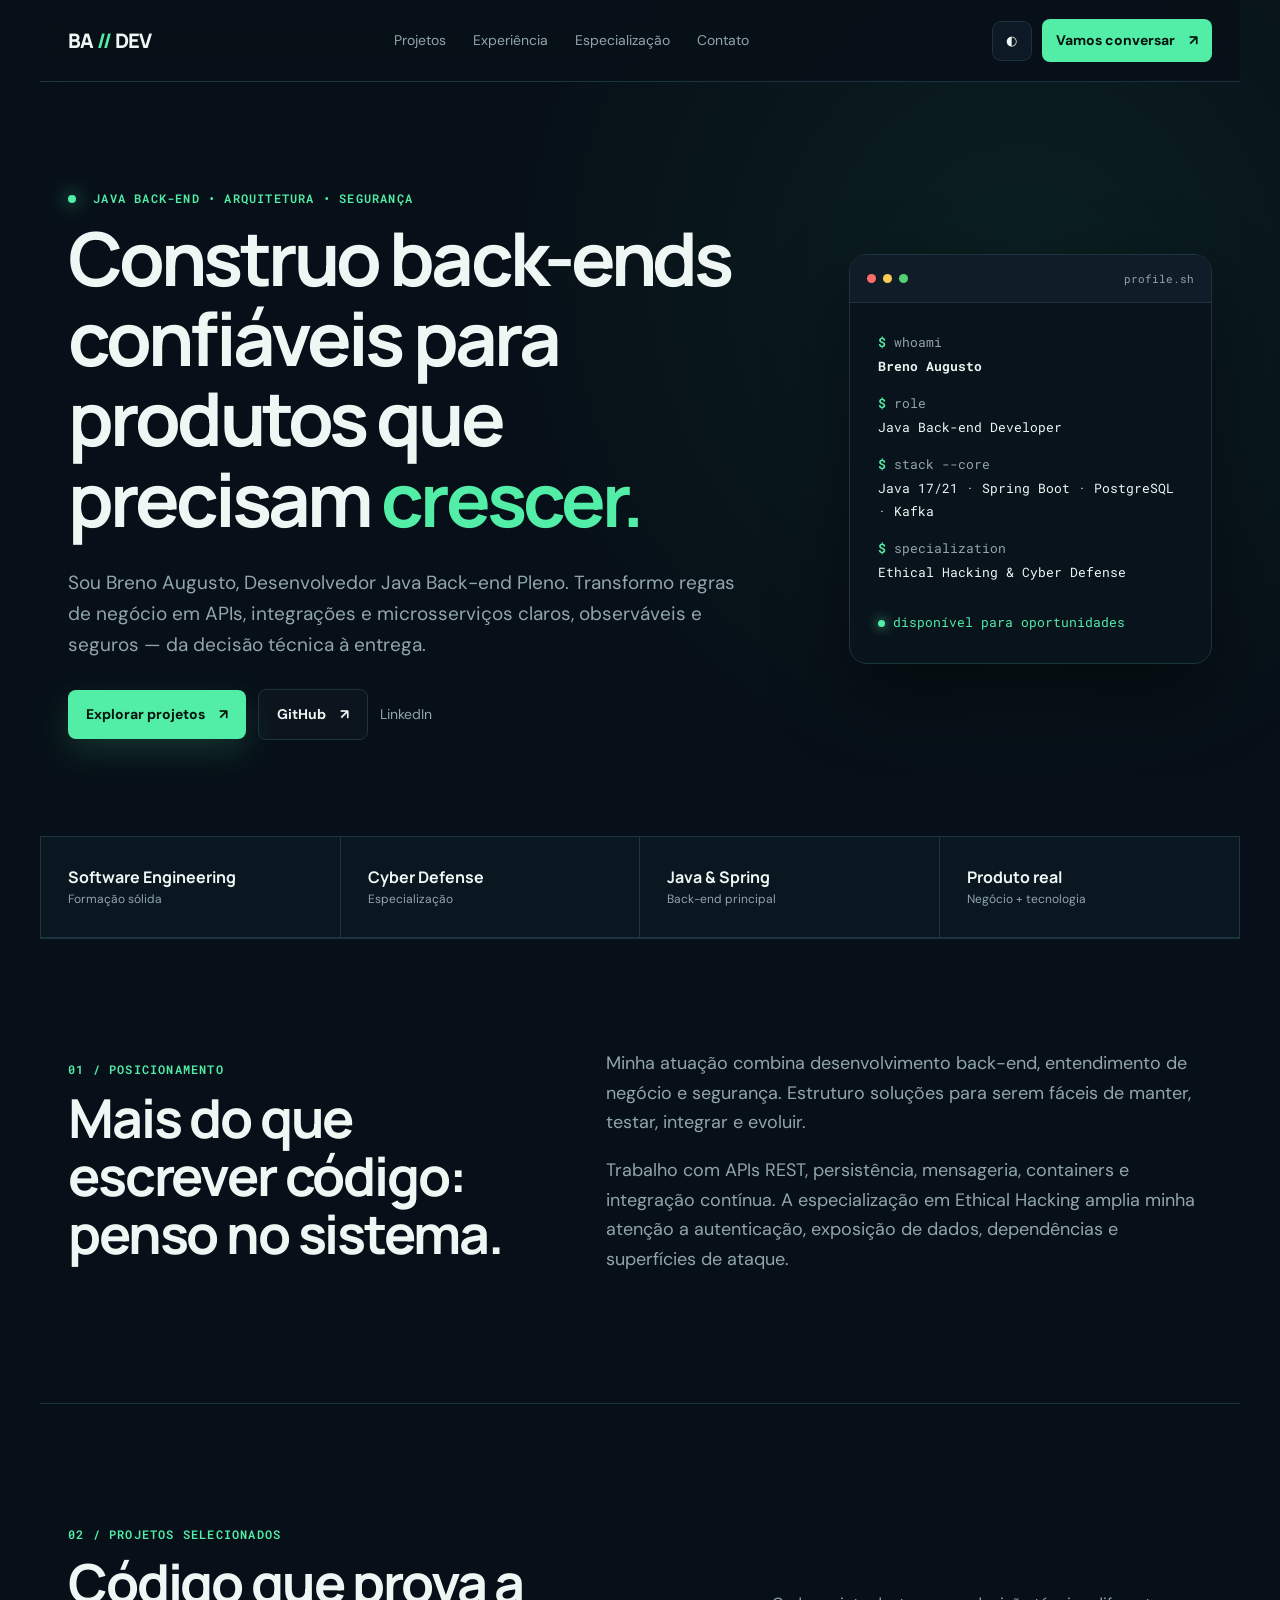
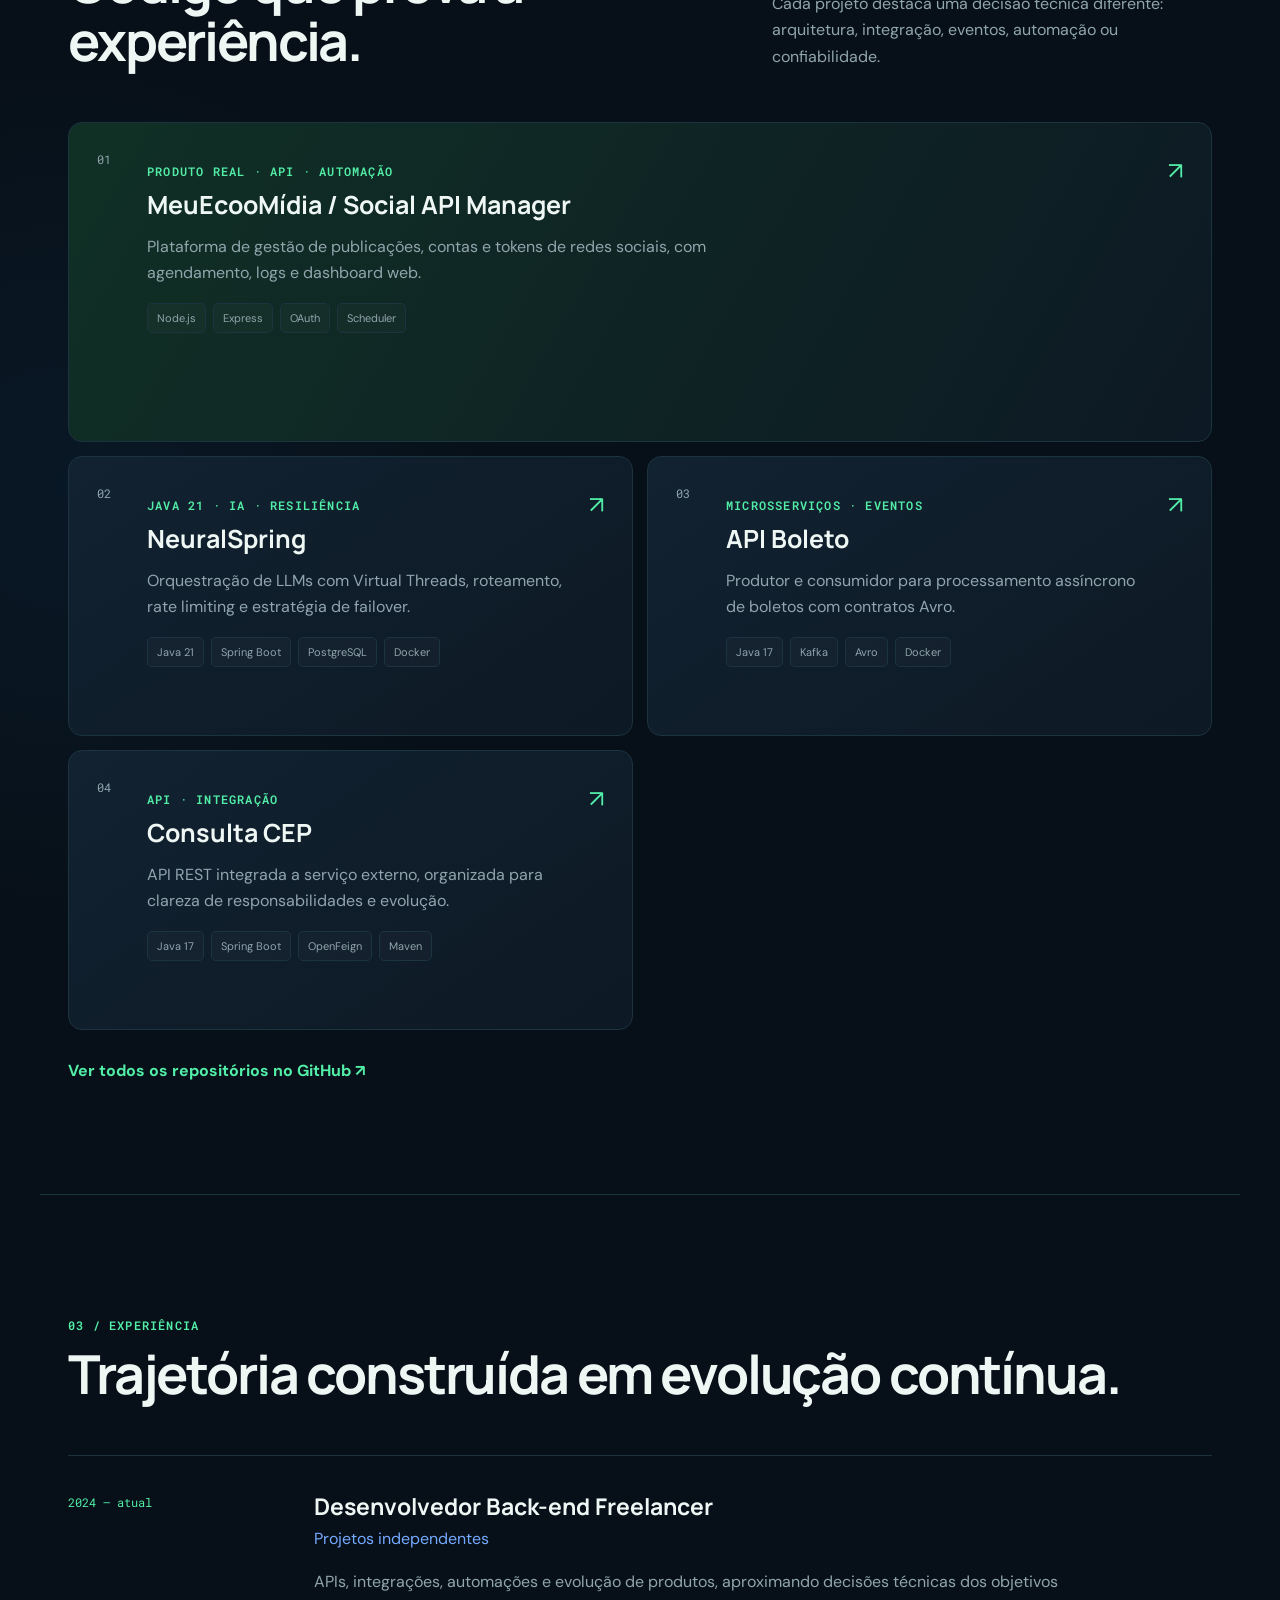
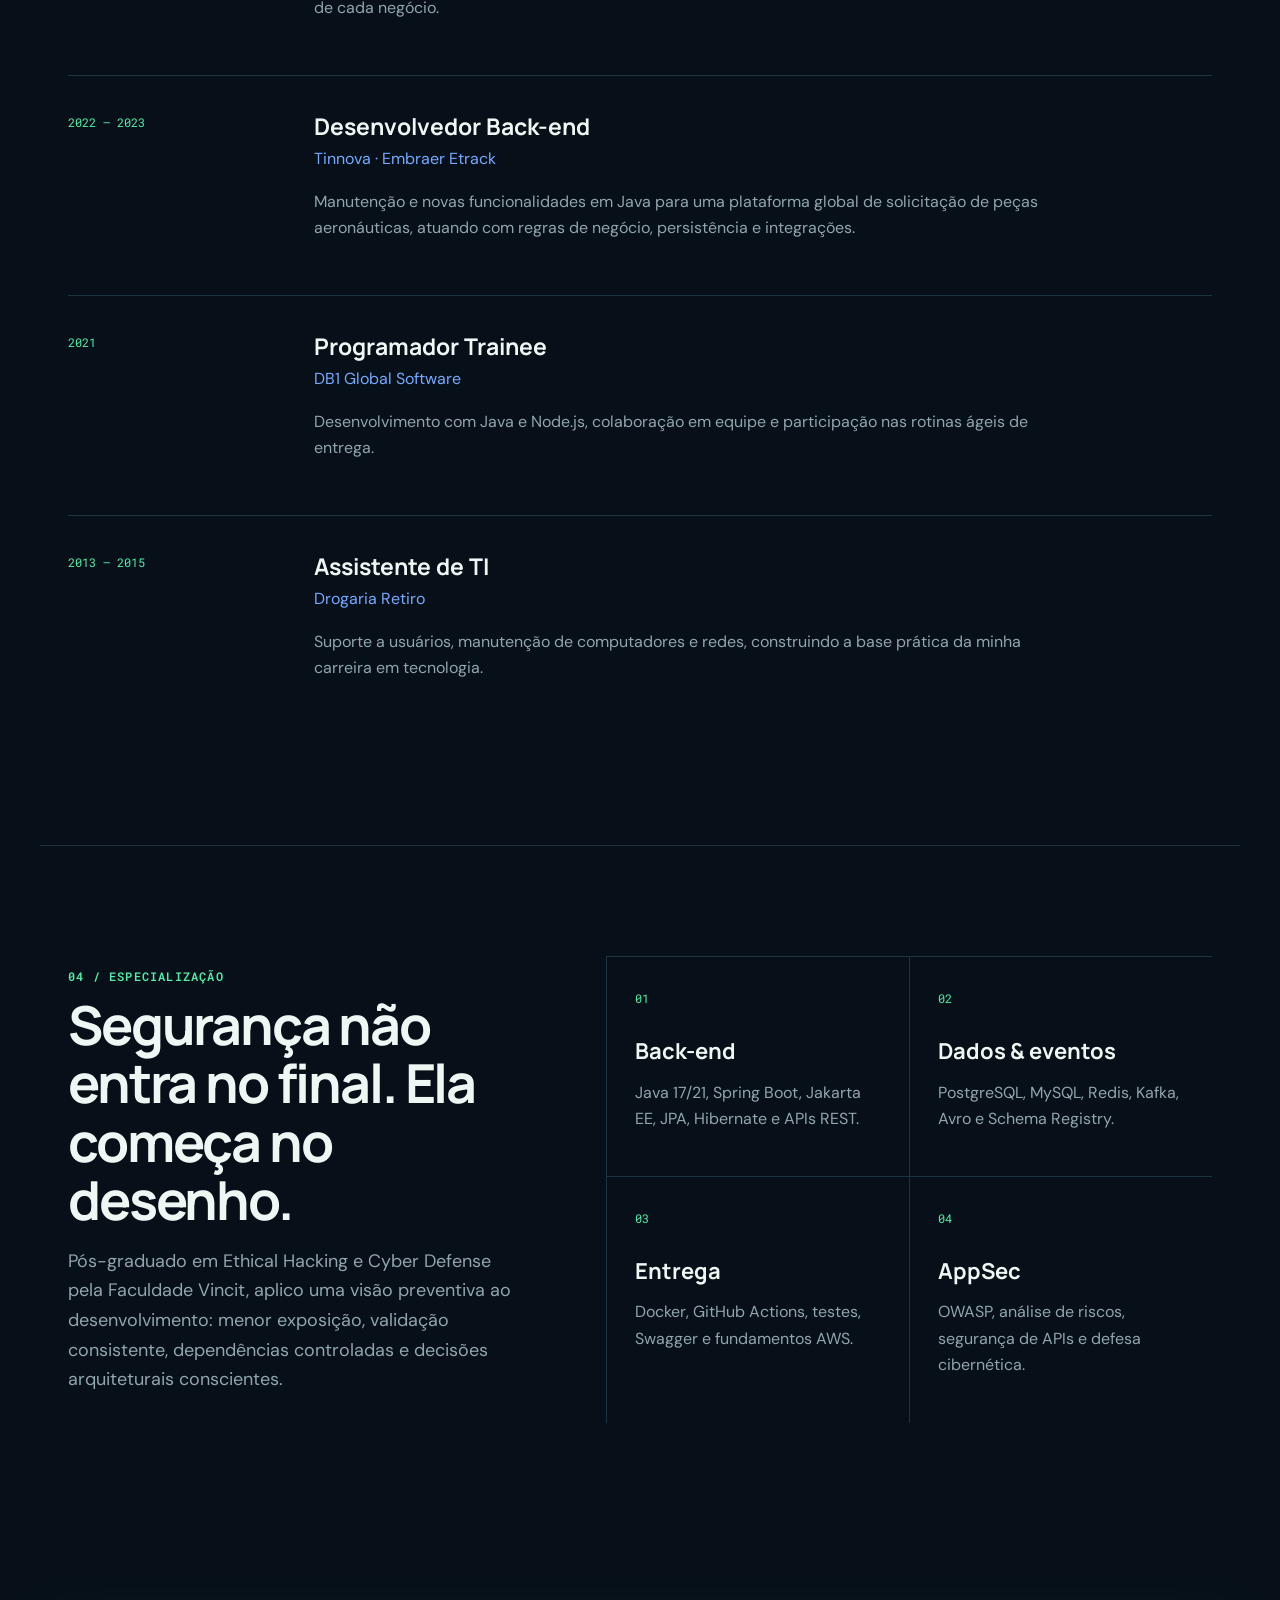
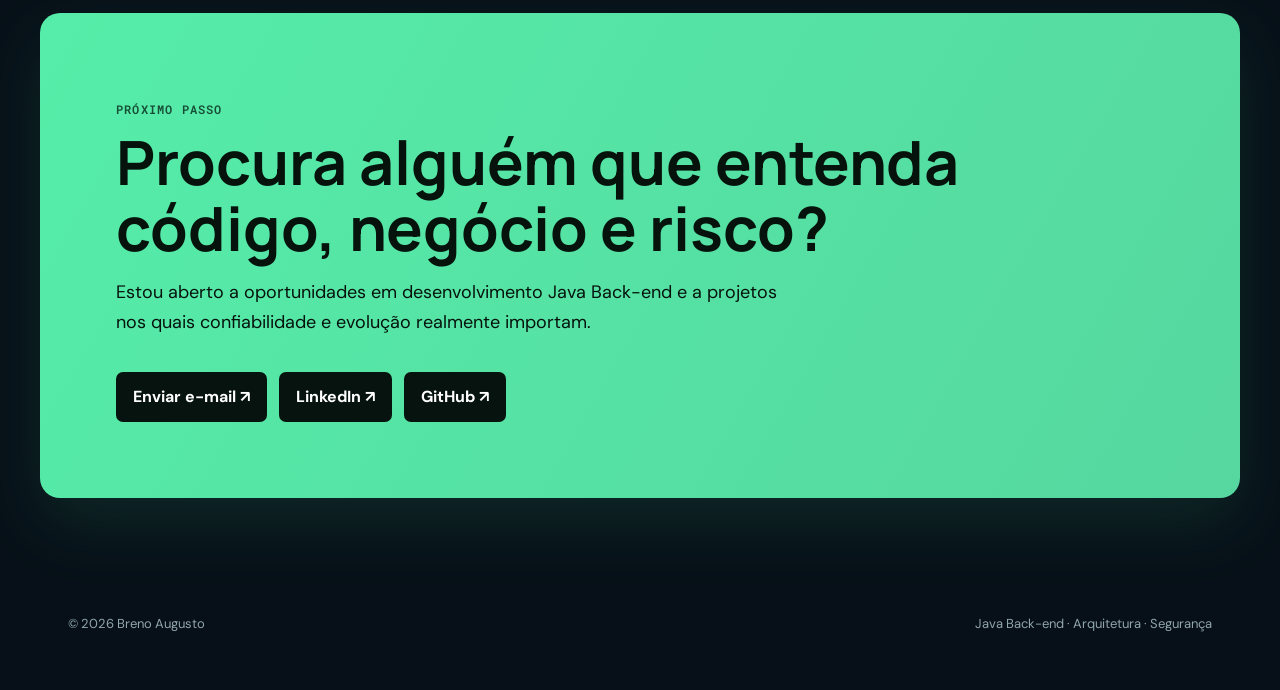
==== index.html @ 72d811c7 "Redesign profissional do portfólio Java" ====
<!doctype html>
<html lang="pt-BR">
<head>
  <meta charset="UTF-8">
  <meta name="viewport" content="width=device-width, initial-scale=1.0">
  <meta name="description" content="Breno Augusto — Desenvolvedor Java Back-end Pleno. Spring Boot, APIs, microsserviços, Kafka e segurança desde a arquitetura.">
  <meta property="og:type" content="website">
  <meta property="og:title" content="Breno Augusto — Java Back-end Pleno">
  <meta property="og:description" content="Back-ends confiáveis, integrações seguras e software preparado para crescer.">
  <meta property="og:url" content="https://portifolio-phi-beryl.vercel.app/">
  <meta name="theme-color" content="#071018">
  <title>Breno Augusto — Java Back-end Pleno</title>
  <link rel="preconnect" href="https://fonts.googleapis.com">
  <link rel="preconnect" href="https://fonts.gstatic.com" crossorigin>
  <link href="https://fonts.googleapis.com/css2?family=DM+Sans:wght@400;500;600;700&family=Manrope:wght@600;700;800&family=Roboto+Mono:wght@500;600&display=swap" rel="stylesheet">
  <link rel="stylesheet" href="styles.css">
</head>
<body>
  <a class="skip-link" href="#conteudo">Pular para o conteúdo</a>
  <header class="topbar">
    <a class="brand" href="#inicio" aria-label="Página inicial">BA<span>//</span>DEV</a>
    <nav aria-label="Navegação principal">
      <a href="#projetos">Projetos</a><a href="#experiencia">Experiência</a><a href="#especializacao">Especialização</a><a href="#contato">Contato</a>
    </nav>
    <div class="top-actions">
      <button class="theme-toggle" type="button" aria-label="Alternar tema" title="Alternar tema">◐</button>
      <a class="hire-link" href="#contato">Vamos conversar <span>↗</span></a>
    </div>
  </header>

  <main id="conteudo">
    <section class="hero" id="inicio">
      <div class="hero-copy reveal">
        <p class="eyebrow"><span></span> JAVA BACK-END • ARQUITETURA • SEGURANÇA</p>
        <h1>Construo back-ends confiáveis para produtos que precisam <em>crescer.</em></h1>
        <p class="intro">Sou Breno Augusto, Desenvolvedor Java Back-end Pleno. Transformo regras de negócio em APIs, integrações e microsserviços claros, observáveis e seguros — da decisão técnica à entrega.</p>
        <div class="actions">
          <a class="primary" href="#projetos">Explorar projetos <span>↗</span></a>
          <a class="secondary" href="https://github.com/brenoaugustoalves" target="_blank" rel="noreferrer">GitHub <span>↗</span></a>
          <a class="text-link" href="https://www.linkedin.com/in/brenoaugustoalves/" target="_blank" rel="noreferrer">LinkedIn</a>
        </div>
      </div>
      <aside class="terminal reveal" aria-label="Resumo técnico">
        <div class="terminal-bar"><i></i><i></i><i></i><span>profile.sh</span></div>
        <div class="terminal-body">
          <p><b>$</b> whoami</p><strong>Breno Augusto</strong>
          <p><b>$</b> role</p><span>Java Back-end Developer</span>
          <p><b>$</b> stack --core</p><span>Java 17/21 · Spring Boot · PostgreSQL · Kafka</span>
          <p><b>$</b> specialization</p><span>Ethical Hacking & Cyber Defense</span>
          <p class="status"><i></i> disponível para oportunidades</p>
        </div>
      </aside>
    </section>

    <section class="proof" aria-label="Diferenciais profissionais">
      <article><strong>Software Engineering</strong><span>Formação sólida</span></article>
      <article><strong>Cyber Defense</strong><span>Especialização</span></article>
      <article><strong>Java & Spring</strong><span>Back-end principal</span></article>
      <article><strong>Produto real</strong><span>Negócio + tecnologia</span></article>
    </section>

    <section class="section positioning reveal">
      <div><p class="section-no">01 / POSICIONAMENTO</p><h2>Mais do que escrever código: penso no sistema.</h2></div>
      <div class="prose"><p>Minha atuação combina desenvolvimento back-end, entendimento de negócio e segurança. Estruturo soluções para serem fáceis de manter, testar, integrar e evoluir.</p><p>Trabalho com APIs REST, persistência, mensageria, containers e integração contínua. A especialização em Ethical Hacking amplia minha atenção a autenticação, exposição de dados, dependências e superfícies de ataque.</p></div>
    </section>

    <section class="section" id="projetos">
      <header class="section-head reveal"><div><p class="section-no">02 / PROJETOS SELECIONADOS</p><h2>Código que prova a experiência.</h2></div><p>Cada projeto destaca uma decisão técnica diferente: arquitetura, integração, eventos, automação ou confiabilidade.</p></header>
      <div class="project-grid">
        <a class="project featured reveal" href="https://github.com/brenoaugustoalves/social-api-manager" target="_blank" rel="noreferrer"><span class="project-number">01</span><div><p class="label">PRODUTO REAL · API · AUTOMAÇÃO</p><h3>MeuEcooMídia / Social API Manager</h3><p>Plataforma de gestão de publicações, contas e tokens de redes sociais, com agendamento, logs e dashboard web.</p><div class="chips"><span>Node.js</span><span>Express</span><span>OAuth</span><span>Scheduler</span></div></div><span class="arrow">↗</span></a>
        <a class="project reveal" href="https://github.com/brenoaugustoalves/neuralSpring" target="_blank" rel="noreferrer"><span class="project-number">02</span><div><p class="label">JAVA 21 · IA · RESILIÊNCIA</p><h3>NeuralSpring</h3><p>Orquestração de LLMs com Virtual Threads, roteamento, rate limiting e estratégia de failover.</p><div class="chips"><span>Java 21</span><span>Spring Boot</span><span>PostgreSQL</span><span>Docker</span></div></div><span class="arrow">↗</span></a>
        <a class="project reveal" href="https://github.com/brenoaugustoalves/api-boleto" target="_blank" rel="noreferrer"><span class="project-number">03</span><div><p class="label">MICROSSERVIÇOS · EVENTOS</p><h3>API Boleto</h3><p>Produtor e consumidor para processamento assíncrono de boletos com contratos Avro.</p><div class="chips"><span>Java 17</span><span>Kafka</span><span>Avro</span><span>Docker</span></div></div><span class="arrow">↗</span></a>
        <a class="project reveal" href="https://github.com/brenoaugustoalves/Consulta-Cep" target="_blank" rel="noreferrer"><span class="project-number">04</span><div><p class="label">API · INTEGRAÇÃO</p><h3>Consulta CEP</h3><p>API REST integrada a serviço externo, organizada para clareza de responsabilidades e evolução.</p><div class="chips"><span>Java 17</span><span>Spring Boot</span><span>OpenFeign</span><span>Maven</span></div></div><span class="arrow">↗</span></a>
      </div>
      <a class="all-repos" href="https://github.com/brenoaugustoalves?tab=repositories" target="_blank" rel="noreferrer">Ver todos os repositórios no GitHub <span>↗</span></a>
    </section>

    <section class="section" id="experiencia">
      <header class="section-head reveal"><div><p class="section-no">03 / EXPERIÊNCIA</p><h2>Trajetória construída em evolução contínua.</h2></div></header>
      <div class="timeline">
        <article class="reveal"><time>2024 — atual</time><div><h3>Desenvolvedor Back-end Freelancer</h3><p class="company">Projetos independentes</p><p>APIs, integrações, automações e evolução de produtos, aproximando decisões técnicas dos objetivos de cada negócio.</p></div></article>
        <article class="reveal"><time>2022 — 2023</time><div><h3>Desenvolvedor Back-end</h3><p class="company">Tinnova · Embraer Etrack</p><p>Manutenção e novas funcionalidades em Java para uma plataforma global de solicitação de peças aeronáuticas, atuando com regras de negócio, persistência e integrações.</p></div></article>
        <article class="reveal"><time>2021</time><div><h3>Programador Trainee</h3><p class="company">DB1 Global Software</p><p>Desenvolvimento com Java e Node.js, colaboração em equipe e participação nas rotinas ágeis de entrega.</p></div></article>
        <article class="reveal"><time>2013 — 2015</time><div><h3>Assistente de TI</h3><p class="company">Drogaria Retiro</p><p>Suporte a usuários, manutenção de computadores e redes, construindo a base prática da minha carreira em tecnologia.</p></div></article>
      </div>
    </section>

    <section class="section expertise" id="especializacao">
      <div class="expertise-copy reveal"><p class="section-no">04 / ESPECIALIZAÇÃO</p><h2>Segurança não entra no final. Ela começa no desenho.</h2><p>Pós-graduado em Ethical Hacking e Cyber Defense pela Faculdade Vincit, aplico uma visão preventiva ao desenvolvimento: menor exposição, validação consistente, dependências controladas e decisões arquiteturais conscientes.</p></div>
      <div class="skill-grid">
        <article class="reveal"><span>01</span><h3>Back-end</h3><p>Java 17/21, Spring Boot, Jakarta EE, JPA, Hibernate e APIs REST.</p></article>
        <article class="reveal"><span>02</span><h3>Dados & eventos</h3><p>PostgreSQL, MySQL, Redis, Kafka, Avro e Schema Registry.</p></article>
        <article class="reveal"><span>03</span><h3>Entrega</h3><p>Docker, GitHub Actions, testes, Swagger e fundamentos AWS.</p></article>
        <article class="reveal"><span>04</span><h3>AppSec</h3><p>OWASP, análise de riscos, segurança de APIs e defesa cibernética.</p></article>
      </div>
    </section>

    <section class="contact reveal" id="contato">
      <p class="section-no">PRÓXIMO PASSO</p><h2>Procura alguém que entenda código, negócio e risco?</h2><p>Estou aberto a oportunidades em desenvolvimento Java Back-end e a projetos nos quais confiabilidade e evolução realmente importam.</p>
      <div class="contact-links"><a href="mailto:brenoaugustoalves@gmail.com">Enviar e-mail <span>↗</span></a><a href="https://www.linkedin.com/in/brenoaugustoalves/" target="_blank" rel="noreferrer">LinkedIn <span>↗</span></a><a href="https://github.com/brenoaugustoalves" target="_blank" rel="noreferrer">GitHub <span>↗</span></a></div>
    </section>
  </main>
  <footer><span>© <span id="year"></span> Breno Augusto</span><span>Java Back-end · Arquitetura · Segurança</span></footer>
  <script src="script.js"></script>
</body>
</html>
---- styles.css ----
:root{--bg:#071018;--surface:#0d1924;--surface-2:#122231;--text:#eef7f4;--muted:#91a5ad;--line:#1c3340;--accent:#52eda7;--accent-2:#74a9ff;--max:1200px;color-scheme:dark}*{box-sizing:border-box}html{scroll-behavior:smooth}body{margin:0;background:radial-gradient(circle at 80% 5%,#123d3159 0,transparent 32rem),radial-gradient(circle at 5% 38%,#102d4b45 0,transparent 28rem),var(--bg);color:var(--text);font:16px/1.65 'DM Sans',sans-serif}.skip-link{position:fixed;top:-100px;left:20px;z-index:100;background:var(--accent);color:#04120c;padding:10px 14px}.skip-link:focus{top:16px}.topbar{position:sticky;top:0;z-index:20;height:82px;display:flex;align-items:center;justify-content:space-between;max-width:var(--max);margin:auto;padding:0 28px;border-bottom:1px solid var(--line);background:#071018db;backdrop-filter:blur(18px)}.brand{font:800 20px Manrope;color:var(--text);text-decoration:none;letter-spacing:-.04em}.brand span{color:var(--accent);margin:0 4px}.topbar nav{display:flex;gap:27px}.topbar nav a,.text-link{color:var(--muted);text-decoration:none;font-size:14px}.topbar nav a:hover,.text-link:hover{color:var(--text)}.top-actions{display:flex;align-items:center;gap:10px}.theme-toggle{width:40px;height:40px;border:1px solid var(--line);border-radius:9px;background:var(--surface);color:var(--text);cursor:pointer}.hire-link,.primary,.secondary{display:inline-flex;align-items:center;gap:14px;border-radius:8px;text-decoration:none;font-weight:700;font-size:14px}.hire-link{padding:10px 14px;background:var(--accent);color:#05130d}.hero,main>section,footer{max-width:var(--max);margin:auto}.hero{min-height:720px;padding:96px 28px;display:grid;grid-template-columns:1.45fr .75fr;gap:80px;align-items:center}.eyebrow,.section-no,.label{color:var(--accent);font:600 12px 'Roboto Mono';letter-spacing:.1em}.eyebrow span{display:inline-block;width:8px;height:8px;margin-right:9px;border-radius:50%;background:var(--accent);box-shadow:0 0 18px var(--accent)}h1,h2,h3{font-family:Manrope,sans-serif;margin:0;line-height:1.08}h1{max-width:820px;font-size:clamp(44px,5.8vw,76px);letter-spacing:-.052em}h1 em{font-style:normal;color:var(--accent)}.intro{max-width:690px;margin:28px 0;color:var(--muted);font-size:19px}.actions{display:flex;align-items:center;gap:12px;flex-wrap:wrap}.primary,.secondary{padding:13px 18px}.primary{background:var(--accent);color:#04130c;box-shadow:0 12px 32px #52eda728}.secondary{border:1px solid var(--line);color:var(--text);background:#ffffff05}.primary:hover,.secondary:hover,.hire-link:hover{transform:translateY(-2px)}.terminal{overflow:hidden;border:1px solid var(--line);border-radius:18px;background:#09131c;box-shadow:0 30px 80px #0007}.terminal-bar{height:48px;display:flex;align-items:center;gap:7px;padding:0 17px;background:#101d28;border-bottom:1px solid var(--line)}.terminal-bar i{width:9px;height:9px;border-radius:50%;background:#41515c}.terminal-bar i:first-child{background:#ff6b68}.terminal-bar i:nth-child(2){background:#f8cb55}.terminal-bar i:nth-child(3){background:#52d273}.terminal-bar span{margin-left:auto;color:var(--muted);font:11px 'Roboto Mono'}.terminal-body{padding:28px;font:13px/1.7 'Roboto Mono';color:var(--muted)}.terminal-body p{margin:15px 0 2px}.terminal-body p:first-child{margin-top:0}.terminal-body b{color:var(--accent)}.terminal-body strong,.terminal-body>span{display:block;color:var(--text)}.terminal-body .status{margin-top:28px;color:var(--accent)}.status i{display:inline-block;width:7px;height:7px;border-radius:50%;background:var(--accent);box-shadow:0 0 12px var(--accent)}.proof{display:grid;grid-template-columns:repeat(4,1fr);border:1px solid var(--line);background:#0a1721}.proof article{padding:27px;border-right:1px solid var(--line)}.proof article:last-child{border-right:0}.proof strong,.proof span{display:block}.proof strong{font-family:Manrope}.proof span{color:var(--muted);font-size:12px}.section{padding:110px 28px;border-top:1px solid var(--line)}.positioning,.expertise{display:grid;grid-template-columns:.85fr 1.15fr;gap:90px}.section h2{font-size:clamp(35px,4.2vw,54px);letter-spacing:-.04em}.prose,.expertise-copy>p:not(.section-no){color:var(--muted);font-size:18px}.prose p:first-child{margin-top:0}.section-head{display:flex;align-items:end;justify-content:space-between;gap:50px;margin-bottom:52px}.section-head>p{max-width:440px;margin:0;color:var(--muted)}.project-grid{display:grid;grid-template-columns:1fr 1fr;gap:14px}.project{min-height:280px;padding:28px;display:grid;grid-template-columns:34px 1fr auto;gap:16px;color:var(--text);text-decoration:none;border:1px solid var(--line);border-radius:14px;background:linear-gradient(145deg,var(--surface-2),var(--surface));transition:.25s}.project.featured{grid-column:1/-1;min-height:320px;background:linear-gradient(120deg,#103025,var(--surface))}.project:hover{transform:translateY(-4px);border-color:#52eda777;box-shadow:0 20px 60px #0004}.project-number{color:var(--muted);font:12px 'Roboto Mono'}.project h3{font-size:25px}.project p:not(.label){max-width:650px;color:var(--muted)}.arrow{color:var(--accent);font-size:24px}.chips{display:flex;gap:7px;flex-wrap:wrap}.chips span{padding:5px 9px;border:1px solid var(--line);border-radius:5px;color:var(--muted);font-size:11px;background:#ffffff05}.all-repos{display:inline-block;margin-top:28px;color:var(--accent);text-decoration:none;font-weight:700}.timeline article{display:grid;grid-template-columns:210px 1fr;gap:36px;padding:38px 0;border-top:1px solid var(--line)}.timeline time{color:var(--accent);font:12px 'Roboto Mono'}.timeline h3{font-size:23px}.timeline .company{margin:7px 0;color:var(--accent-2)}.timeline article div>p:last-child{max-width:760px;color:var(--muted)}.expertise-copy{align-self:start;position:sticky;top:120px}.skill-grid{display:grid;grid-template-columns:1fr 1fr}.skill-grid article{min-height:200px;padding:28px;border-top:1px solid var(--line);border-left:1px solid var(--line)}.skill-grid article>span{color:var(--accent);font:12px 'Roboto Mono'}.skill-grid h3{margin-top:28px;font-size:22px}.skill-grid p{color:var(--muted)}.contact{margin:80px auto;padding:76px;border-radius:20px;background:linear-gradient(120deg,#55eda9,#56d79f);color:#06130d;box-shadow:0 25px 70px #52eda71c}.contact .section-no{color:#174d36}.contact h2{max-width:900px;font-size:clamp(36px,4.8vw,61px)}.contact>p:not(.section-no){max-width:680px;font-size:18px}.contact-links{display:flex;gap:12px;margin-top:34px;flex-wrap:wrap}.contact-links a{padding:12px 17px;border-radius:7px;background:#07130e;color:#fff;text-decoration:none;font-weight:700}footer{display:flex;justify-content:space-between;padding:35px 28px 55px;color:var(--muted);font-size:13px}.reveal{opacity:0;transform:translateY(18px);transition:opacity .65s ease,transform .65s ease}.reveal.visible{opacity:1;transform:none}:focus-visible{outline:3px solid var(--accent-2);outline-offset:4px}body.light{--bg:#f4f8f7;--surface:#fff;--surface-2:#edf4f3;--text:#102129;--muted:#5a6d74;--line:#d3e1df;--accent:#078b59;--accent-2:#245fb6;color-scheme:light;background:radial-gradient(circle at 80% 5%,#b8eed944 0,transparent 32rem),var(--bg)}body.light .topbar{background:#f4f8f7dd}body.light .terminal{background:#10202b;color:#fff}body.light .terminal-body>span,body.light .terminal-body strong{color:#eef7f4}body.light .terminal-bar{background:#172b38}body.light .terminal-body{color:#9eb0b8}body.light .project{box-shadow:0 10px 35px #1232  }body.light .contact{color:#06130d}.theme-toggle,.primary,.secondary,.hire-link,.project{transition:transform .2s ease,border-color .2s ease,box-shadow .2s ease}@media(max-width:850px){.topbar nav{display:none}.hire-link{display:none}.hero{grid-template-columns:1fr;gap:40px;padding-top:68px}.terminal{max-width:520px}.proof{grid-template-columns:1fr 1fr}.proof article:nth-child(2){border-right:0}.proof article:nth-child(-n+2){border-bottom:1px solid var(--line)}.positioning,.expertise{grid-template-columns:1fr;gap:42px}.expertise-copy{position:static}.section-head{align-items:start;flex-direction:column}.project-grid{grid-template-columns:1fr}.project.featured{grid-column:auto}.timeline article{grid-template-columns:1fr;gap:8px}.contact{margin:40px 16px;padding:42px 26px}footer{flex-direction:column;gap:6px}}@media(max-width:520px){.hero,.section{padding-left:20px;padding-right:20px}.proof{margin:0 16px;grid-template-columns:1fr}.proof article{border-right:0;border-bottom:1px solid var(--line)}.skill-grid{grid-template-columns:1fr}.project{grid-template-columns:28px 1fr}.project .arrow{display:none}.actions{align-items:stretch}.primary,.secondary{justify-content:center}.text-link{padding:8px}.contact-links{flex-direction:column}.contact-links a{text-align:center}}@media(prefers-reduced-motion:reduce){html{scroll-behavior:auto}.reveal{opacity:1;transform:none;transition:none}}@media print{.topbar,.actions,.contact,footer{display:none}.reveal{opacity:1;transform:none}.hero{min-height:auto}.section,.hero{padding:30px 0}body{background:#fff;color:#111}.project,.terminal{box-shadow:none}}
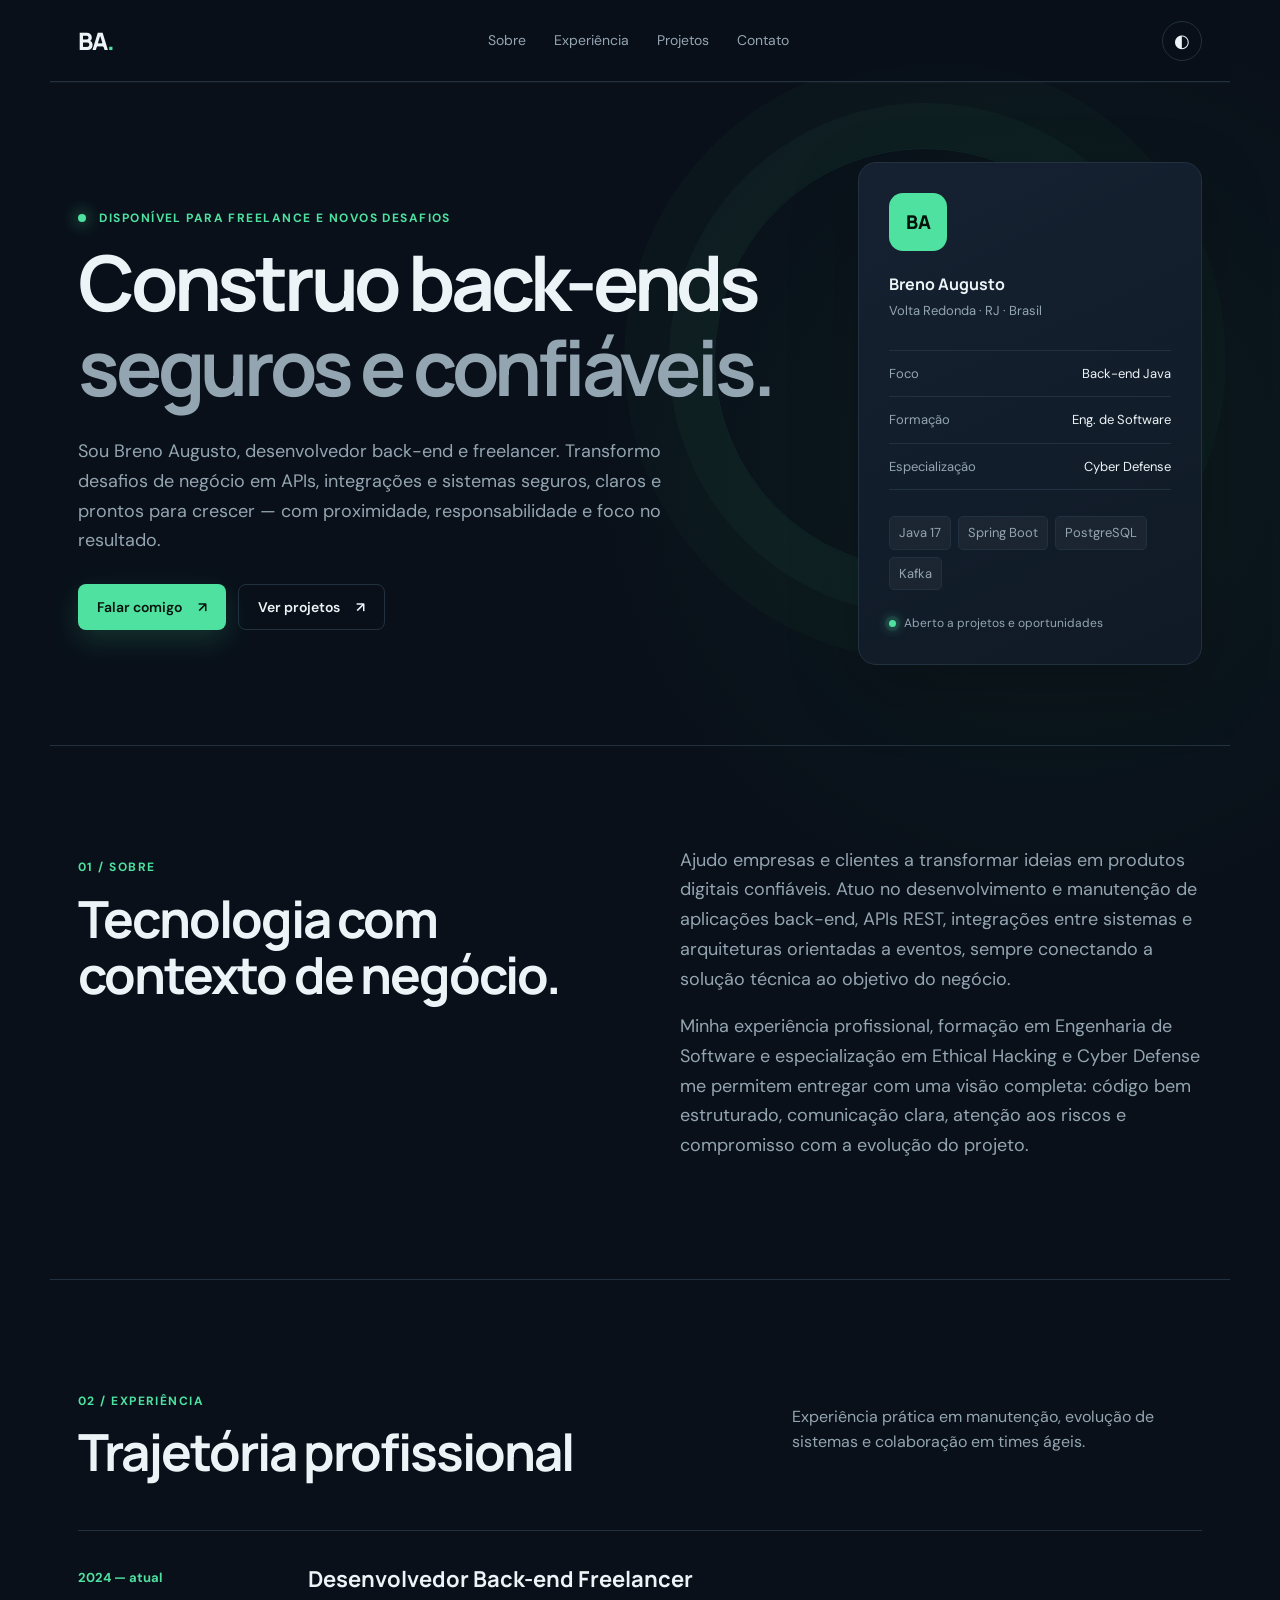
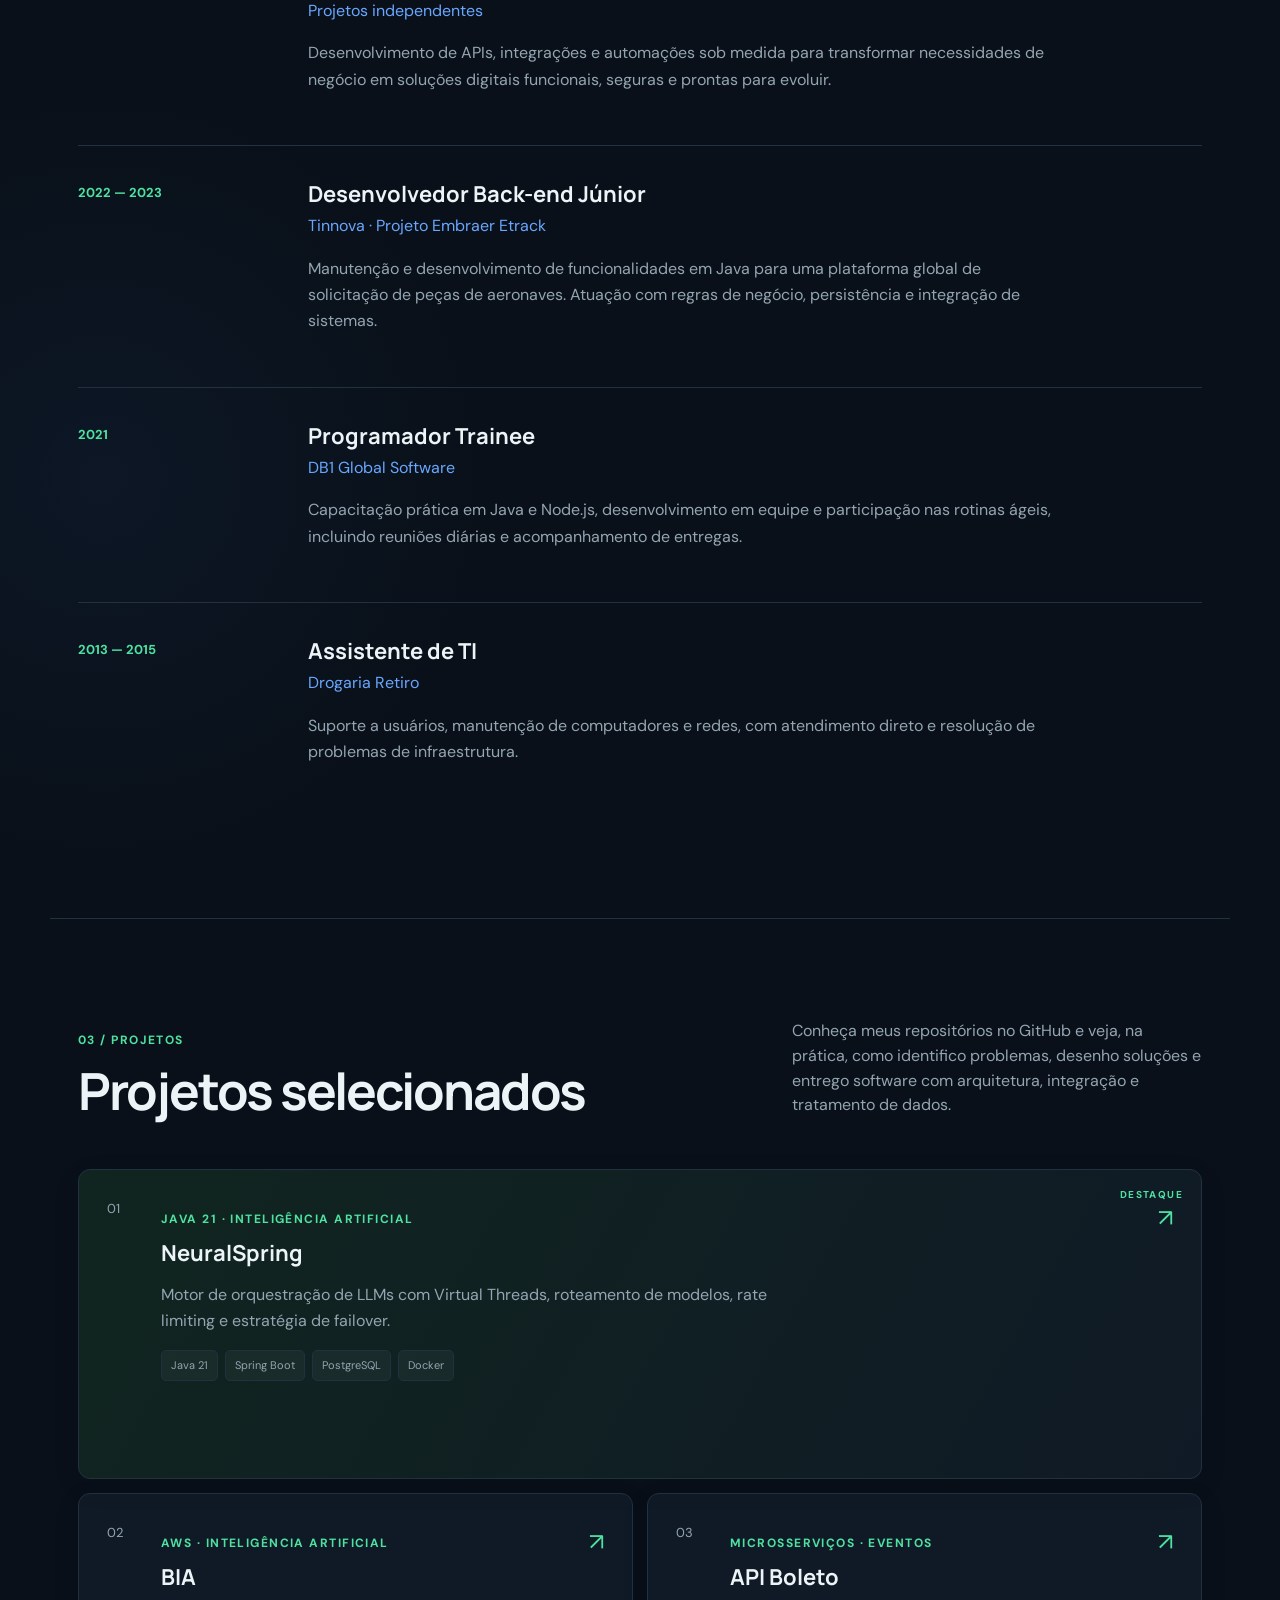
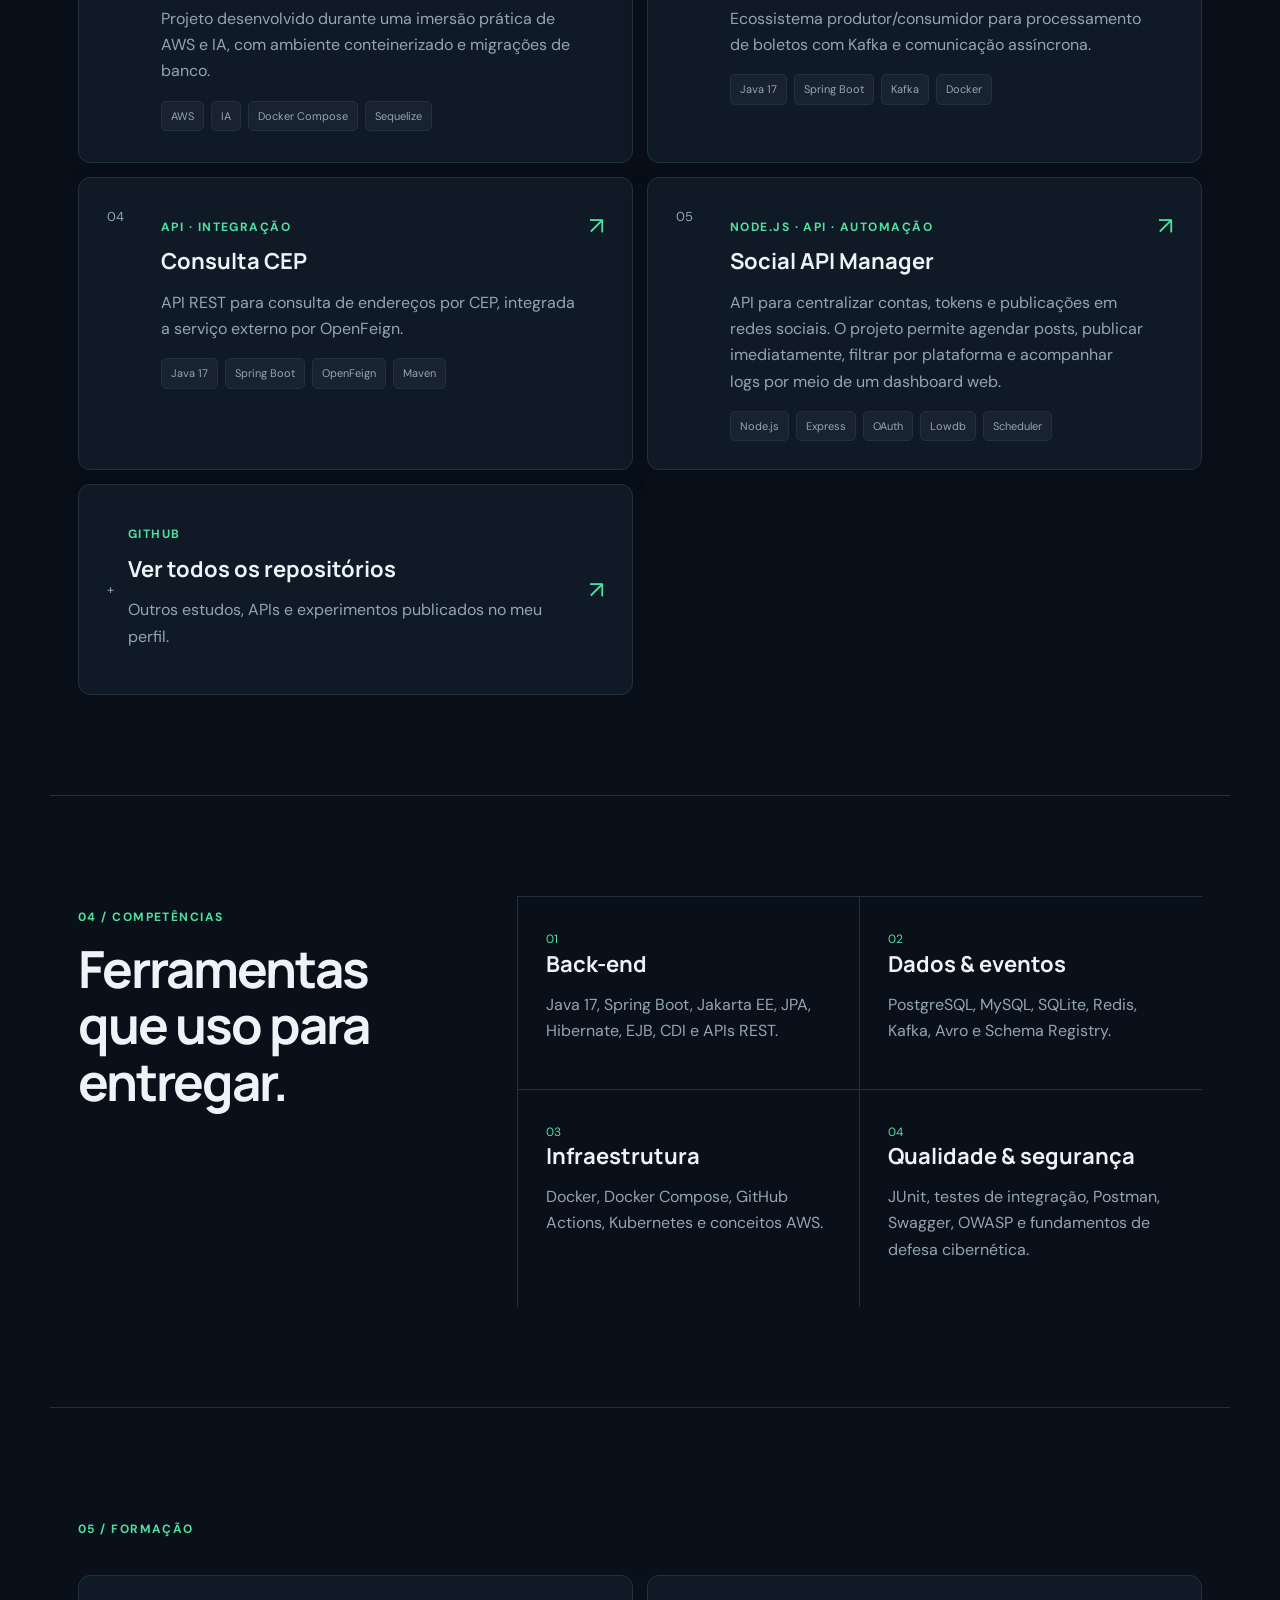
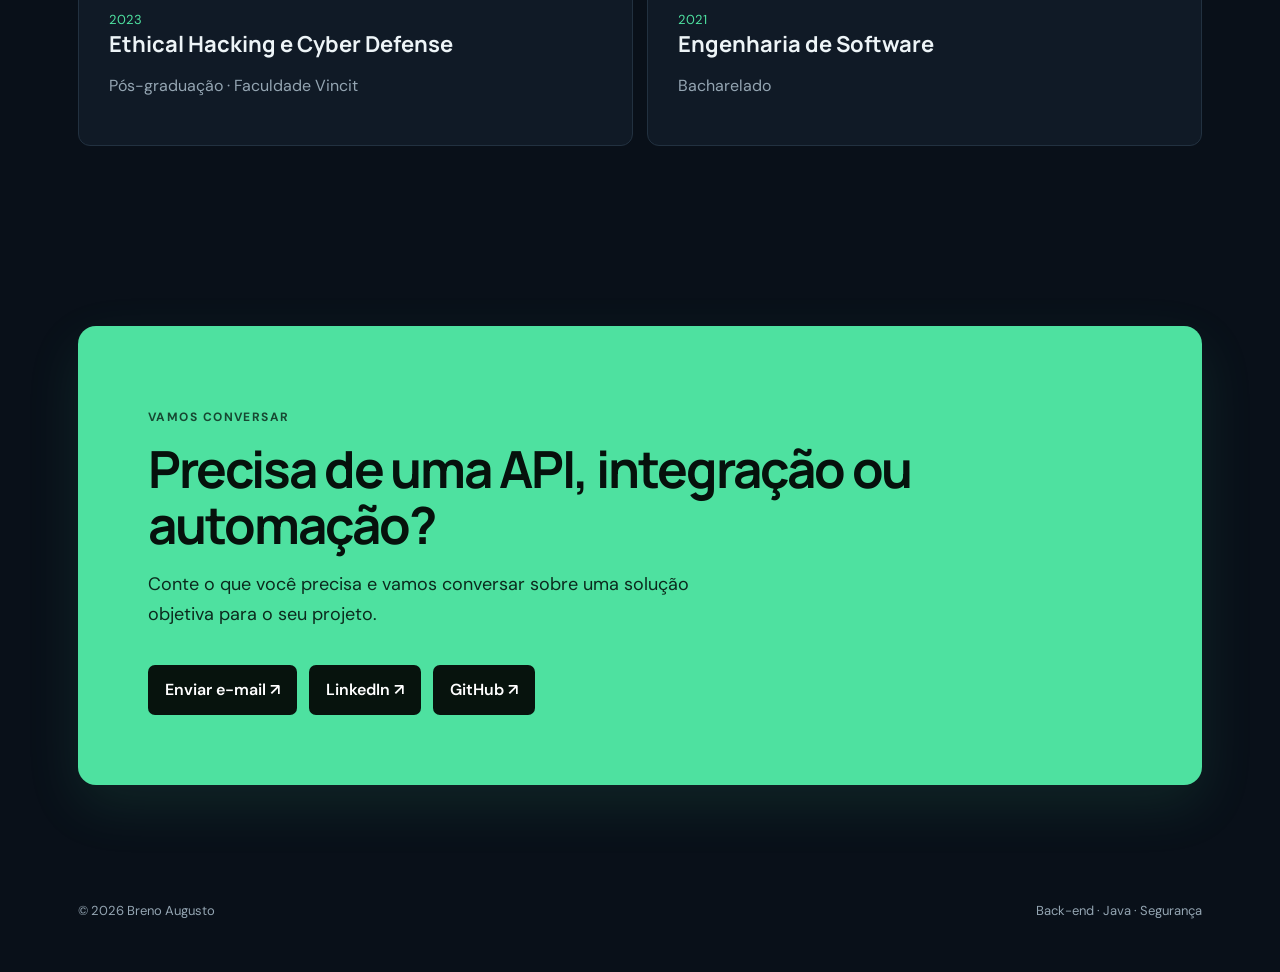
==== commit 7e596918: "Revert "Redesign profissional do portfólio Java" This reverts commit 72d811c7d17640241cae247eb7ea203" ====
--- a/index.html
+++ b/index.html
@@ -3,104 +3,95 @@
 <head>
   <meta charset="UTF-8">
   <meta name="viewport" content="width=device-width, initial-scale=1.0">
-  <meta name="description" content="Breno Augusto — Desenvolvedor Java Back-end Pleno. Spring Boot, APIs, microsserviços, Kafka e segurança desde a arquitetura.">
+  <meta name="description" content="Portfólio de Breno Augusto, desenvolvedor back-end e freelancer especializado em Java, Spring Boot, APIs, microsserviços e integrações seguras.">
   <meta property="og:type" content="website">
-  <meta property="og:title" content="Breno Augusto — Java Back-end Pleno">
-  <meta property="og:description" content="Back-ends confiáveis, integrações seguras e software preparado para crescer.">
+  <meta property="og:title" content="Breno Augusto — Desenvolvedor Back-end">
+  <meta property="og:description" content="APIs, integrações e sistemas back-end seguros, claros e prontos para crescer.">
   <meta property="og:url" content="https://portifolio-phi-beryl.vercel.app/">
-  <meta name="theme-color" content="#071018">
-  <title>Breno Augusto — Java Back-end Pleno</title>
+  <meta name="twitter:card" content="summary">
+  <title>Breno Augusto — Desenvolvedor Back-end</title>
   <link rel="preconnect" href="https://fonts.googleapis.com">
   <link rel="preconnect" href="https://fonts.gstatic.com" crossorigin>
-  <link href="https://fonts.googleapis.com/css2?family=DM+Sans:wght@400;500;600;700&family=Manrope:wght@600;700;800&family=Roboto+Mono:wght@500;600&display=swap" rel="stylesheet">
+  <link href="https://fonts.googleapis.com/css2?family=DM+Sans:wght@400;500;600;700&family=Manrope:wght@600;700;800&display=swap" rel="stylesheet">
+  <link rel="icon" type="image/svg+xml" href="data:image/svg+xml,%3Csvg xmlns='http://www.w3.org/2000/svg' viewBox='0 0 64 64'%3E%3Crect width='64' height='64' rx='16' fill='%230b1018'/%3E%3Cpath d='M18 17h18c8 0 12 4 12 10 0 4-2 7-6 8 5 1 8 5 8 10 0 8-6 12-15 12H18V17zm10 8v7h7c3 0 4-1 4-4 0-2-1-3-4-3h-7zm0 15v9h8c3 0 5-2 5-5s-2-4-5-4h-8z' fill='%234ee1a0'/%3E%3C/svg%3E">
   <link rel="stylesheet" href="styles.css">
 </head>
 <body>
-  <a class="skip-link" href="#conteudo">Pular para o conteúdo</a>
   <header class="topbar">
-    <a class="brand" href="#inicio" aria-label="Página inicial">BA<span>//</span>DEV</a>
+    <a class="brand" href="#inicio" aria-label="Ir para o início">BA<span>.</span></a>
     <nav aria-label="Navegação principal">
-      <a href="#projetos">Projetos</a><a href="#experiencia">Experiência</a><a href="#especializacao">Especialização</a><a href="#contato">Contato</a>
+      <a href="#sobre">Sobre</a><a href="#experiencia">Experiência</a><a href="#projetos">Projetos</a><a href="#contato">Contato</a>
     </nav>
-    <div class="top-actions">
-      <button class="theme-toggle" type="button" aria-label="Alternar tema" title="Alternar tema">◐</button>
-      <a class="hire-link" href="#contato">Vamos conversar <span>↗</span></a>
-    </div>
+    <button class="theme-toggle" aria-label="Alternar tema" title="Alternar tema">◐</button>
   </header>
 
-  <main id="conteudo">
+  <main>
     <section class="hero" id="inicio">
-      <div class="hero-copy reveal">
-        <p class="eyebrow"><span></span> JAVA BACK-END • ARQUITETURA • SEGURANÇA</p>
-        <h1>Construo back-ends confiáveis para produtos que precisam <em>crescer.</em></h1>
-        <p class="intro">Sou Breno Augusto, Desenvolvedor Java Back-end Pleno. Transformo regras de negócio em APIs, integrações e microsserviços claros, observáveis e seguros — da decisão técnica à entrega.</p>
+      <div class="hero-copy">
+        <p class="eyebrow"><span></span> DISPONÍVEL PARA FREELANCE E NOVOS DESAFIOS</p>
+        <h1>Construo back-ends<br><em>seguros e confiáveis.</em></h1>
+        <p class="intro">Sou Breno Augusto, desenvolvedor back-end e freelancer. Transformo desafios de negócio em APIs, integrações e sistemas seguros, claros e prontos para crescer — com proximidade, responsabilidade e foco no resultado.</p>
         <div class="actions">
-          <a class="primary" href="#projetos">Explorar projetos <span>↗</span></a>
-          <a class="secondary" href="https://github.com/brenoaugustoalves" target="_blank" rel="noreferrer">GitHub <span>↗</span></a>
-          <a class="text-link" href="https://www.linkedin.com/in/brenoaugustoalves/" target="_blank" rel="noreferrer">LinkedIn</a>
+          <a class="primary" href="#contato">Falar comigo <span>↗</span></a>
+          <a class="secondary" href="#projetos">Ver projetos <span>↗</span></a>
         </div>
       </div>
-      <aside class="terminal reveal" aria-label="Resumo técnico">
-        <div class="terminal-bar"><i></i><i></i><i></i><span>profile.sh</span></div>
-        <div class="terminal-body">
-          <p><b>$</b> whoami</p><strong>Breno Augusto</strong>
-          <p><b>$</b> role</p><span>Java Back-end Developer</span>
-          <p><b>$</b> stack --core</p><span>Java 17/21 · Spring Boot · PostgreSQL · Kafka</span>
-          <p><b>$</b> specialization</p><span>Ethical Hacking & Cyber Defense</span>
-          <p class="status"><i></i> disponível para oportunidades</p>
-        </div>
+      <aside class="profile-card" aria-label="Resumo profissional">
+        <div class="avatar">BA</div>
+        <div><strong>Breno Augusto</strong><span>Volta Redonda · RJ · Brasil</span></div>
+        <dl>
+          <div><dt>Foco</dt><dd>Back-end Java</dd></div>
+          <div><dt>Formação</dt><dd>Eng. de Software</dd></div>
+          <div><dt>Especialização</dt><dd>Cyber Defense</dd></div>
+        </dl>
+        <div class="stack"><span>Java 17</span><span>Spring Boot</span><span>PostgreSQL</span><span>Kafka</span></div>
+        <p class="availability"><span></span> Aberto a projetos e oportunidades</p>
       </aside>
     </section>
 
-    <section class="proof" aria-label="Diferenciais profissionais">
-      <article><strong>Software Engineering</strong><span>Formação sólida</span></article>
-      <article><strong>Cyber Defense</strong><span>Especialização</span></article>
-      <article><strong>Java & Spring</strong><span>Back-end principal</span></article>
-      <article><strong>Produto real</strong><span>Negócio + tecnologia</span></article>
+    <section class="section split" id="sobre">
+      <div><p class="section-no">01 / SOBRE</p><h2>Tecnologia com contexto de negócio.</h2></div>
+      <div class="prose"><p>Ajudo empresas e clientes a transformar ideias em produtos digitais confiáveis. Atuo no desenvolvimento e manutenção de aplicações back-end, APIs REST, integrações entre sistemas e arquiteturas orientadas a eventos, sempre conectando a solução técnica ao objetivo do negócio.</p><p>Minha experiência profissional, formação em Engenharia de Software e especialização em Ethical Hacking e Cyber Defense me permitem entregar com uma visão completa: código bem estruturado, comunicação clara, atenção aos riscos e compromisso com a evolução do projeto.</p></div>
     </section>
 
-    <section class="section positioning reveal">
-      <div><p class="section-no">01 / POSICIONAMENTO</p><h2>Mais do que escrever código: penso no sistema.</h2></div>
-      <div class="prose"><p>Minha atuação combina desenvolvimento back-end, entendimento de negócio e segurança. Estruturo soluções para serem fáceis de manter, testar, integrar e evoluir.</p><p>Trabalho com APIs REST, persistência, mensageria, containers e integração contínua. A especialização em Ethical Hacking amplia minha atenção a autenticação, exposição de dados, dependências e superfícies de ataque.</p></div>
+    <section class="section" id="experiencia">
+      <div class="section-head"><div><p class="section-no">02 / EXPERIÊNCIA</p><h2>Trajetória profissional</h2></div><p>Experiência prática em manutenção, evolução de sistemas e colaboração em times ágeis.</p></div>
+      <div class="timeline">
+        <article><div class="when">2024 — atual</div><div><h3>Desenvolvedor Back-end Freelancer</h3><p class="company">Projetos independentes</p><p>Desenvolvimento de APIs, integrações e automações sob medida para transformar necessidades de negócio em soluções digitais funcionais, seguras e prontas para evoluir.</p></div></article>
+        <article><div class="when">2022 — 2023</div><div><h3>Desenvolvedor Back-end Júnior</h3><p class="company">Tinnova · Projeto Embraer Etrack</p><p>Manutenção e desenvolvimento de funcionalidades em Java para uma plataforma global de solicitação de peças de aeronaves. Atuação com regras de negócio, persistência e integração de sistemas.</p></div></article>
+        <article><div class="when">2021</div><div><h3>Programador Trainee</h3><p class="company">DB1 Global Software</p><p>Capacitação prática em Java e Node.js, desenvolvimento em equipe e participação nas rotinas ágeis, incluindo reuniões diárias e acompanhamento de entregas.</p></div></article>
+        <article><div class="when">2013 — 2015</div><div><h3>Assistente de TI</h3><p class="company">Drogaria Retiro</p><p>Suporte a usuários, manutenção de computadores e redes, com atendimento direto e resolução de problemas de infraestrutura.</p></div></article>
+      </div>
     </section>
 
     <section class="section" id="projetos">
-      <header class="section-head reveal"><div><p class="section-no">02 / PROJETOS SELECIONADOS</p><h2>Código que prova a experiência.</h2></div><p>Cada projeto destaca uma decisão técnica diferente: arquitetura, integração, eventos, automação ou confiabilidade.</p></header>
-      <div class="project-grid">
-        <a class="project featured reveal" href="https://github.com/brenoaugustoalves/social-api-manager" target="_blank" rel="noreferrer"><span class="project-number">01</span><div><p class="label">PRODUTO REAL · API · AUTOMAÇÃO</p><h3>MeuEcooMídia / Social API Manager</h3><p>Plataforma de gestão de publicações, contas e tokens de redes sociais, com agendamento, logs e dashboard web.</p><div class="chips"><span>Node.js</span><span>Express</span><span>OAuth</span><span>Scheduler</span></div></div><span class="arrow">↗</span></a>
-        <a class="project reveal" href="https://github.com/brenoaugustoalves/neuralSpring" target="_blank" rel="noreferrer"><span class="project-number">02</span><div><p class="label">JAVA 21 · IA · RESILIÊNCIA</p><h3>NeuralSpring</h3><p>Orquestração de LLMs com Virtual Threads, roteamento, rate limiting e estratégia de failover.</p><div class="chips"><span>Java 21</span><span>Spring Boot</span><span>PostgreSQL</span><span>Docker</span></div></div><span class="arrow">↗</span></a>
-        <a class="project reveal" href="https://github.com/brenoaugustoalves/api-boleto" target="_blank" rel="noreferrer"><span class="project-number">03</span><div><p class="label">MICROSSERVIÇOS · EVENTOS</p><h3>API Boleto</h3><p>Produtor e consumidor para processamento assíncrono de boletos com contratos Avro.</p><div class="chips"><span>Java 17</span><span>Kafka</span><span>Avro</span><span>Docker</span></div></div><span class="arrow">↗</span></a>
-        <a class="project reveal" href="https://github.com/brenoaugustoalves/Consulta-Cep" target="_blank" rel="noreferrer"><span class="project-number">04</span><div><p class="label">API · INTEGRAÇÃO</p><h3>Consulta CEP</h3><p>API REST integrada a serviço externo, organizada para clareza de responsabilidades e evolução.</p><div class="chips"><span>Java 17</span><span>Spring Boot</span><span>OpenFeign</span><span>Maven</span></div></div><span class="arrow">↗</span></a>
-      </div>
-      <a class="all-repos" href="https://github.com/brenoaugustoalves?tab=repositories" target="_blank" rel="noreferrer">Ver todos os repositórios no GitHub <span>↗</span></a>
-    </section>
-
-    <section class="section" id="experiencia">
-      <header class="section-head reveal"><div><p class="section-no">03 / EXPERIÊNCIA</p><h2>Trajetória construída em evolução contínua.</h2></div></header>
-      <div class="timeline">
-        <article class="reveal"><time>2024 — atual</time><div><h3>Desenvolvedor Back-end Freelancer</h3><p class="company">Projetos independentes</p><p>APIs, integrações, automações e evolução de produtos, aproximando decisões técnicas dos objetivos de cada negócio.</p></div></article>
-        <article class="reveal"><time>2022 — 2023</time><div><h3>Desenvolvedor Back-end</h3><p class="company">Tinnova · Embraer Etrack</p><p>Manutenção e novas funcionalidades em Java para uma plataforma global de solicitação de peças aeronáuticas, atuando com regras de negócio, persistência e integrações.</p></div></article>
-        <article class="reveal"><time>2021</time><div><h3>Programador Trainee</h3><p class="company">DB1 Global Software</p><p>Desenvolvimento com Java e Node.js, colaboração em equipe e participação nas rotinas ágeis de entrega.</p></div></article>
-        <article class="reveal"><time>2013 — 2015</time><div><h3>Assistente de TI</h3><p class="company">Drogaria Retiro</p><p>Suporte a usuários, manutenção de computadores e redes, construindo a base prática da minha carreira em tecnologia.</p></div></article>
+      <div class="section-head"><div><p class="section-no">03 / PROJETOS</p><h2>Projetos selecionados</h2></div><p>Conheça meus repositórios no GitHub e veja, na prática, como identifico problemas, desenho soluções e entrego software com arquitetura, integração e tratamento de dados.</p></div>
+      <div class="projects">
+        <a class="project featured" href="https://github.com/brenoaugustoalves/neuralSpring" target="_blank" rel="noreferrer"><span class="project-index">01</span><div><p class="label">JAVA 21 · INTELIGÊNCIA ARTIFICIAL</p><h3>NeuralSpring</h3><p>Motor de orquestração de LLMs com Virtual Threads, roteamento de modelos, rate limiting e estratégia de failover.</p><div class="chips"><span>Java 21</span><span>Spring Boot</span><span>PostgreSQL</span><span>Docker</span></div></div><span class="arrow">↗</span></a>
+        <a class="project" href="https://github.com/brenoaugustoalves/bia" target="_blank" rel="noreferrer"><span class="project-index">02</span><div><p class="label">AWS · INTELIGÊNCIA ARTIFICIAL</p><h3>BIA</h3><p>Projeto desenvolvido durante uma imersão prática de AWS e IA, com ambiente conteinerizado e migrações de banco.</p><div class="chips"><span>AWS</span><span>IA</span><span>Docker Compose</span><span>Sequelize</span></div></div><span class="arrow">↗</span></a>
+        <a class="project" href="https://github.com/brenoaugustoalves/api-boleto" target="_blank" rel="noreferrer"><span class="project-index">03</span><div><p class="label">MICROSSERVIÇOS · EVENTOS</p><h3>API Boleto</h3><p>Ecossistema produtor/consumidor para processamento de boletos com Kafka e comunicação assíncrona.</p><div class="chips"><span>Java 17</span><span>Spring Boot</span><span>Kafka</span><span>Docker</span></div></div><span class="arrow">↗</span></a>
+        <a class="project" href="https://github.com/brenoaugustoalves/Consulta-Cep" target="_blank" rel="noreferrer"><span class="project-index">04</span><div><p class="label">API · INTEGRAÇÃO</p><h3>Consulta CEP</h3><p>API REST para consulta de endereços por CEP, integrada a serviço externo por OpenFeign.</p><div class="chips"><span>Java 17</span><span>Spring Boot</span><span>OpenFeign</span><span>Maven</span></div></div><span class="arrow">↗</span></a>
+        <a class="project" href="https://github.com/brenoaugustoalves/social-api-manager" target="_blank" rel="noreferrer"><span class="project-index">05</span><div><p class="label">NODE.JS · API · AUTOMAÇÃO</p><h3>Social API Manager</h3><p>API para centralizar contas, tokens e publicações em redes sociais. O projeto permite agendar posts, publicar imediatamente, filtrar por plataforma e acompanhar logs por meio de um dashboard web.</p><div class="chips"><span>Node.js</span><span>Express</span><span>OAuth</span><span>Lowdb</span><span>Scheduler</span></div></div><span class="arrow">↗</span></a>
+        <a class="project all-projects" href="https://github.com/brenoaugustoalves?tab=repositories" target="_blank" rel="noreferrer"><span class="project-index">+</span><div><p class="label">GITHUB</p><h3>Ver todos os repositórios</h3><p>Outros estudos, APIs e experimentos publicados no meu perfil.</p></div><span class="arrow">↗</span></a>
       </div>
     </section>
 
-    <section class="section expertise" id="especializacao">
-      <div class="expertise-copy reveal"><p class="section-no">04 / ESPECIALIZAÇÃO</p><h2>Segurança não entra no final. Ela começa no desenho.</h2><p>Pós-graduado em Ethical Hacking e Cyber Defense pela Faculdade Vincit, aplico uma visão preventiva ao desenvolvimento: menor exposição, validação consistente, dependências controladas e decisões arquiteturais conscientes.</p></div>
-      <div class="skill-grid">
-        <article class="reveal"><span>01</span><h3>Back-end</h3><p>Java 17/21, Spring Boot, Jakarta EE, JPA, Hibernate e APIs REST.</p></article>
-        <article class="reveal"><span>02</span><h3>Dados & eventos</h3><p>PostgreSQL, MySQL, Redis, Kafka, Avro e Schema Registry.</p></article>
-        <article class="reveal"><span>03</span><h3>Entrega</h3><p>Docker, GitHub Actions, testes, Swagger e fundamentos AWS.</p></article>
-        <article class="reveal"><span>04</span><h3>AppSec</h3><p>OWASP, análise de riscos, segurança de APIs e defesa cibernética.</p></article>
-      </div>
+    <section class="section knowledge">
+      <div><p class="section-no">04 / COMPETÊNCIAS</p><h2>Ferramentas que uso para entregar.</h2></div>
+      <div class="skill-grid"><article><span>01</span><h3>Back-end</h3><p>Java 17, Spring Boot, Jakarta EE, JPA, Hibernate, EJB, CDI e APIs REST.</p></article><article><span>02</span><h3>Dados & eventos</h3><p>PostgreSQL, MySQL, SQLite, Redis, Kafka, Avro e Schema Registry.</p></article><article><span>03</span><h3>Infraestrutura</h3><p>Docker, Docker Compose, GitHub Actions, Kubernetes e conceitos AWS.</p></article><article><span>04</span><h3>Qualidade & segurança</h3><p>JUnit, testes de integração, Postman, Swagger, OWASP e fundamentos de defesa cibernética.</p></article></div>
     </section>
 
-    <section class="contact reveal" id="contato">
-      <p class="section-no">PRÓXIMO PASSO</p><h2>Procura alguém que entenda código, negócio e risco?</h2><p>Estou aberto a oportunidades em desenvolvimento Java Back-end e a projetos nos quais confiabilidade e evolução realmente importam.</p>
+    <section class="section education">
+      <p class="section-no">05 / FORMAÇÃO</p>
+      <div class="degree"><div><span>2023</span><h3>Ethical Hacking e Cyber Defense</h3><p>Pós-graduação · Faculdade Vincit</p></div><div><span>2021</span><h3>Engenharia de Software</h3><p>Bacharelado</p></div></div>
+    </section>
+
+    <section class="contact" id="contato">
+      <p class="section-no">VAMOS CONVERSAR</p><h2>Precisa de uma API, integração ou automação?</h2><p>Conte o que você precisa e vamos conversar sobre uma solução objetiva para o seu projeto.</p>
       <div class="contact-links"><a href="mailto:brenoaugustoalves@gmail.com">Enviar e-mail <span>↗</span></a><a href="https://www.linkedin.com/in/brenoaugustoalves/" target="_blank" rel="noreferrer">LinkedIn <span>↗</span></a><a href="https://github.com/brenoaugustoalves" target="_blank" rel="noreferrer">GitHub <span>↗</span></a></div>
     </section>
   </main>
-  <footer><span>© <span id="year"></span> Breno Augusto</span><span>Java Back-end · Arquitetura · Segurança</span></footer>
+  <footer><span>© <span id="year"></span> Breno Augusto</span><span>Back-end · Java · Segurança</span></footer>
   <script src="script.js"></script>
 </body>
 </html>
--- a/styles.css
+++ b/styles.css
@@ -1 +1,14 @@
-:root{--bg:#071018;--surface:#0d1924;--surface-2:#122231;--text:#eef7f4;--muted:#91a5ad;--line:#1c3340;--accent:#52eda7;--accent-2:#74a9ff;--max:1200px;color-scheme:dark}*{box-sizing:border-box}html{scroll-behavior:smooth}body{margin:0;background:radial-gradient(circle at 80% 5%,#123d3159 0,transparent 32rem),radial-gradient(circle at 5% 38%,#102d4b45 0,transparent 28rem),var(--bg);color:var(--text);font:16px/1.65 'DM Sans',sans-serif}.skip-link{position:fixed;top:-100px;left:20px;z-index:100;background:var(--accent);color:#04120c;padding:10px 14px}.skip-link:focus{top:16px}.topbar{position:sticky;top:0;z-index:20;height:82px;display:flex;align-items:center;justify-content:space-between;max-width:var(--max);margin:auto;padding:0 28px;border-bottom:1px solid var(--line);background:#071018db;backdrop-filter:blur(18px)}.brand{font:800 20px Manrope;color:var(--text);text-decoration:none;letter-spacing:-.04em}.brand span{color:var(--accent);margin:0 4px}.topbar nav{display:flex;gap:27px}.topbar nav a,.text-link{color:var(--muted);text-decoration:none;font-size:14px}.topbar nav a:hover,.text-link:hover{color:var(--text)}.top-actions{display:flex;align-items:center;gap:10px}.theme-toggle{width:40px;height:40px;border:1px solid var(--line);border-radius:9px;background:var(--surface);color:var(--text);cursor:pointer}.hire-link,.primary,.secondary{display:inline-flex;align-items:center;gap:14px;border-radius:8px;text-decoration:none;font-weight:700;font-size:14px}.hire-link{padding:10px 14px;background:var(--accent);color:#05130d}.hero,main>section,footer{max-width:var(--max);margin:auto}.hero{min-height:720px;padding:96px 28px;display:grid;grid-template-columns:1.45fr .75fr;gap:80px;align-items:center}.eyebrow,.section-no,.label{color:var(--accent);font:600 12px 'Roboto Mono';letter-spacing:.1em}.eyebrow span{display:inline-block;width:8px;height:8px;margin-right:9px;border-radius:50%;background:var(--accent);box-shadow:0 0 18px var(--accent)}h1,h2,h3{font-family:Manrope,sans-serif;margin:0;line-height:1.08}h1{max-width:820px;font-size:clamp(44px,5.8vw,76px);letter-spacing:-.052em}h1 em{font-style:normal;color:var(--accent)}.intro{max-width:690px;margin:28px 0;color:var(--muted);font-size:19px}.actions{display:flex;align-items:center;gap:12px;flex-wrap:wrap}.primary,.secondary{padding:13px 18px}.primary{background:var(--accent);color:#04130c;box-shadow:0 12px 32px #52eda728}.secondary{border:1px solid var(--line);color:var(--text);background:#ffffff05}.primary:hover,.secondary:hover,.hire-link:hover{transform:translateY(-2px)}.terminal{overflow:hidden;border:1px solid var(--line);border-radius:18px;background:#09131c;box-shadow:0 30px 80px #0007}.terminal-bar{height:48px;display:flex;align-items:center;gap:7px;padding:0 17px;background:#101d28;border-bottom:1px solid var(--line)}.terminal-bar i{width:9px;height:9px;border-radius:50%;background:#41515c}.terminal-bar i:first-child{background:#ff6b68}.terminal-bar i:nth-child(2){background:#f8cb55}.terminal-bar i:nth-child(3){background:#52d273}.terminal-bar span{margin-left:auto;color:var(--muted);font:11px 'Roboto Mono'}.terminal-body{padding:28px;font:13px/1.7 'Roboto Mono';color:var(--muted)}.terminal-body p{margin:15px 0 2px}.terminal-body p:first-child{margin-top:0}.terminal-body b{color:var(--accent)}.terminal-body strong,.terminal-body>span{display:block;color:var(--text)}.terminal-body .status{margin-top:28px;color:var(--accent)}.status i{display:inline-block;width:7px;height:7px;border-radius:50%;background:var(--accent);box-shadow:0 0 12px var(--accent)}.proof{display:grid;grid-template-columns:repeat(4,1fr);border:1px solid var(--line);background:#0a1721}.proof article{padding:27px;border-right:1px solid var(--line)}.proof article:last-child{border-right:0}.proof strong,.proof span{display:block}.proof strong{font-family:Manrope}.proof span{color:var(--muted);font-size:12px}.section{padding:110px 28px;border-top:1px solid var(--line)}.positioning,.expertise{display:grid;grid-template-columns:.85fr 1.15fr;gap:90px}.section h2{font-size:clamp(35px,4.2vw,54px);letter-spacing:-.04em}.prose,.expertise-copy>p:not(.section-no){color:var(--muted);font-size:18px}.prose p:first-child{margin-top:0}.section-head{display:flex;align-items:end;justify-content:space-between;gap:50px;margin-bottom:52px}.section-head>p{max-width:440px;margin:0;color:var(--muted)}.project-grid{display:grid;grid-template-columns:1fr 1fr;gap:14px}.project{min-height:280px;padding:28px;display:grid;grid-template-columns:34px 1fr auto;gap:16px;color:var(--text);text-decoration:none;border:1px solid var(--line);border-radius:14px;background:linear-gradient(145deg,var(--surface-2),var(--surface));transition:.25s}.project.featured{grid-column:1/-1;min-height:320px;background:linear-gradient(120deg,#103025,var(--surface))}.project:hover{transform:translateY(-4px);border-color:#52eda777;box-shadow:0 20px 60px #0004}.project-number{color:var(--muted);font:12px 'Roboto Mono'}.project h3{font-size:25px}.project p:not(.label){max-width:650px;color:var(--muted)}.arrow{color:var(--accent);font-size:24px}.chips{display:flex;gap:7px;flex-wrap:wrap}.chips span{padding:5px 9px;border:1px solid var(--line);border-radius:5px;color:var(--muted);font-size:11px;background:#ffffff05}.all-repos{display:inline-block;margin-top:28px;color:var(--accent);text-decoration:none;font-weight:700}.timeline article{display:grid;grid-template-columns:210px 1fr;gap:36px;padding:38px 0;border-top:1px solid var(--line)}.timeline time{color:var(--accent);font:12px 'Roboto Mono'}.timeline h3{font-size:23px}.timeline .company{margin:7px 0;color:var(--accent-2)}.timeline article div>p:last-child{max-width:760px;color:var(--muted)}.expertise-copy{align-self:start;position:sticky;top:120px}.skill-grid{display:grid;grid-template-columns:1fr 1fr}.skill-grid article{min-height:200px;padding:28px;border-top:1px solid var(--line);border-left:1px solid var(--line)}.skill-grid article>span{color:var(--accent);font:12px 'Roboto Mono'}.skill-grid h3{margin-top:28px;font-size:22px}.skill-grid p{color:var(--muted)}.contact{margin:80px auto;padding:76px;border-radius:20px;background:linear-gradient(120deg,#55eda9,#56d79f);color:#06130d;box-shadow:0 25px 70px #52eda71c}.contact .section-no{color:#174d36}.contact h2{max-width:900px;font-size:clamp(36px,4.8vw,61px)}.contact>p:not(.section-no){max-width:680px;font-size:18px}.contact-links{display:flex;gap:12px;margin-top:34px;flex-wrap:wrap}.contact-links a{padding:12px 17px;border-radius:7px;background:#07130e;color:#fff;text-decoration:none;font-weight:700}footer{display:flex;justify-content:space-between;padding:35px 28px 55px;color:var(--muted);font-size:13px}.reveal{opacity:0;transform:translateY(18px);transition:opacity .65s ease,transform .65s ease}.reveal.visible{opacity:1;transform:none}:focus-visible{outline:3px solid var(--accent-2);outline-offset:4px}body.light{--bg:#f4f8f7;--surface:#fff;--surface-2:#edf4f3;--text:#102129;--muted:#5a6d74;--line:#d3e1df;--accent:#078b59;--accent-2:#245fb6;color-scheme:light;background:radial-gradient(circle at 80% 5%,#b8eed944 0,transparent 32rem),var(--bg)}body.light .topbar{background:#f4f8f7dd}body.light .terminal{background:#10202b;color:#fff}body.light .terminal-body>span,body.light .terminal-body strong{color:#eef7f4}body.light .terminal-bar{background:#172b38}body.light .terminal-body{color:#9eb0b8}body.light .project{box-shadow:0 10px 35px #1232  }body.light .contact{color:#06130d}.theme-toggle,.primary,.secondary,.hire-link,.project{transition:transform .2s ease,border-color .2s ease,box-shadow .2s ease}@media(max-width:850px){.topbar nav{display:none}.hire-link{display:none}.hero{grid-template-columns:1fr;gap:40px;padding-top:68px}.terminal{max-width:520px}.proof{grid-template-columns:1fr 1fr}.proof article:nth-child(2){border-right:0}.proof article:nth-child(-n+2){border-bottom:1px solid var(--line)}.positioning,.expertise{grid-template-columns:1fr;gap:42px}.expertise-copy{position:static}.section-head{align-items:start;flex-direction:column}.project-grid{grid-template-columns:1fr}.project.featured{grid-column:auto}.timeline article{grid-template-columns:1fr;gap:8px}.contact{margin:40px 16px;padding:42px 26px}footer{flex-direction:column;gap:6px}}@media(max-width:520px){.hero,.section{padding-left:20px;padding-right:20px}.proof{margin:0 16px;grid-template-columns:1fr}.proof article{border-right:0;border-bottom:1px solid var(--line)}.skill-grid{grid-template-columns:1fr}.project{grid-template-columns:28px 1fr}.project .arrow{display:none}.actions{align-items:stretch}.primary,.secondary{justify-content:center}.text-link{padding:8px}.contact-links{flex-direction:column}.contact-links a{text-align:center}}@media(prefers-reduced-motion:reduce){html{scroll-behavior:auto}.reveal{opacity:1;transform:none;transition:none}}@media print{.topbar,.actions,.contact,footer{display:none}.reveal{opacity:1;transform:none}.hero{min-height:auto}.section,.hero{padding:30px 0}body{background:#fff;color:#111}.project,.terminal{box-shadow:none}}
+:root{--bg:#091019;--surface:#101a26;--surface2:#152131;--text:#edf4f7;--muted:#94a5b2;--line:#223140;--accent:#4ee1a0;--accent2:#69a7ff;--max:1180px;color-scheme:dark}*{box-sizing:border-box}html{scroll-behavior:smooth}body{margin:0;background:var(--bg);color:var(--text);font-family:'DM Sans',sans-serif;font-size:16px;line-height:1.65}.topbar{height:82px;display:flex;align-items:center;justify-content:space-between;max-width:var(--max);margin:auto;padding:0 28px;border-bottom:1px solid var(--line)}.brand{font:800 24px Manrope;color:var(--text);text-decoration:none}.brand span,.eyebrow,.section-no,.label{color:var(--accent)}nav{display:flex;gap:28px}nav a{color:var(--muted);text-decoration:none;font-size:14px;transition:.2s}nav a:hover{color:var(--text)}.theme-toggle{width:40px;height:40px;border:1px solid var(--line);border-radius:50%;background:transparent;color:var(--text);cursor:pointer;font-size:18px}main,footer{max-width:var(--max);margin:auto}.hero{min-height:650px;display:grid;grid-template-columns:1.55fr .75fr;gap:70px;align-items:center;padding:80px 28px}.eyebrow,.section-no,.label{font-weight:700;letter-spacing:.12em;font-size:12px}.eyebrow span{display:inline-block;width:8px;height:8px;border-radius:50%;background:var(--accent);margin-right:9px;box-shadow:0 0 16px var(--accent)}h1,h2,h3{font-family:Manrope,sans-serif;margin:0;line-height:1.1}h1{font-size:clamp(46px,6vw,79px);letter-spacing:-.055em}h1 em{font-style:normal;color:var(--muted)}.intro{max-width:660px;color:var(--muted);font-size:18px;margin:28px 0}.actions{display:flex;gap:12px;flex-wrap:wrap}.primary,.secondary{display:inline-flex;align-items:center;gap:16px;padding:13px 19px;border-radius:8px;text-decoration:none;font:600 14px 'DM Sans';cursor:pointer}.primary{background:var(--accent);color:#07130d}.secondary{background:transparent;color:var(--text);border:1px solid var(--line)}.profile-card{background:linear-gradient(155deg,var(--surface2),var(--surface));border:1px solid var(--line);padding:30px;border-radius:18px;box-shadow:0 30px 70px #0004}.avatar{width:58px;height:58px;display:grid;place-items:center;border-radius:14px;background:var(--accent);color:#07130d;font:800 19px Manrope;margin-bottom:20px}.profile-card strong{display:block;font-family:Manrope}.profile-card>div span{font-size:13px;color:var(--muted)}dl{margin:26px 0;border-top:1px solid var(--line)}dl div{display:flex;justify-content:space-between;gap:15px;padding:12px 0;border-bottom:1px solid var(--line);font-size:13px}dt{color:var(--muted)}dd{margin:0;text-align:right}.stack,.chips{display:flex;flex-wrap:wrap;gap:7px}.stack span,.chips span{padding:5px 9px;border-radius:5px;background:#ffffff0a;border:1px solid var(--line);font-size:11px;color:var(--muted)}.section{padding:100px 28px;border-top:1px solid var(--line)}.split{display:grid;grid-template-columns:1fr 1fr;gap:80px}h2{font-size:clamp(34px,4vw,53px);letter-spacing:-.04em}.prose{font-size:18px;color:var(--muted)}.prose p:first-child{margin-top:0}.section-head{display:flex;justify-content:space-between;align-items:end;margin-bottom:50px;gap:40px}.section-head>p{max-width:410px;color:var(--muted);margin:0}.timeline article{display:grid;grid-template-columns:200px 1fr;gap:30px;border-top:1px solid var(--line);padding:36px 0}.when{font-size:13px;color:var(--accent);font-weight:700}.timeline h3,.project h3,.skill-grid h3,.degree h3{font-size:22px}.company{color:var(--accent2);margin:7px 0}.timeline article div:last-child>p:last-child{color:var(--muted);max-width:750px}.projects{display:grid;grid-template-columns:1fr 1fr;gap:14px}.project{min-height:270px;padding:28px;display:grid;grid-template-columns:40px 1fr auto;gap:14px;background:var(--surface);border:1px solid var(--line);border-radius:12px;color:var(--text);text-decoration:none;transition:.25s}.project:hover{border-color:#4ee1a077;transform:translateY(-3px)}.project.featured{grid-column:1/-1;min-height:310px;background:linear-gradient(120deg,#10251f,var(--surface))}.project-index{color:var(--muted);font-size:13px}.project p:not(.label){color:var(--muted);max-width:620px}.arrow{font-size:24px;color:var(--accent)}.knowledge{display:grid;grid-template-columns:.7fr 1.3fr;gap:70px}.skill-grid{display:grid;grid-template-columns:1fr 1fr}.skill-grid article{padding:28px;border-left:1px solid var(--line);border-top:1px solid var(--line)}.skill-grid article>span{color:var(--accent);font-size:12px}.skill-grid p,.degree p{color:var(--muted)}.degree{display:grid;grid-template-columns:1fr 1fr;gap:14px;margin-top:35px}.degree>div{padding:30px;background:var(--surface);border-radius:12px;border:1px solid var(--line)}.degree span{color:var(--accent);font-size:13px}.contact{margin:80px 28px;padding:70px;background:var(--accent);color:#06110c;border-radius:18px}.contact .section-no{color:#174832}.contact h2{font-size:clamp(34px,4vw,56px)}.contact-links{display:flex;gap:12px;margin-top:35px}.contact-links a{padding:12px 17px;background:#07130d;color:#fff;border-radius:7px;text-decoration:none;font-weight:600}footer{display:flex;justify-content:space-between;padding:35px 28px 50px;color:var(--muted);font-size:13px}body.light{--bg:#f4f7f8;--surface:#fff;--surface2:#e9f0f3;--text:#10202b;--muted:#5c6c76;--line:#d7e0e5;--accent:#0a9b68;--accent2:#286cc4;color-scheme:light}body.light .primary{color:white}body.light .contact{color:white;background:#087c58}body.light .contact .section-no{color:#caffea}@media(max-width:800px){nav{display:none}.hero{grid-template-columns:1fr;padding-top:60px;gap:35px}.profile-card{max-width:480px}.split,.knowledge{grid-template-columns:1fr;gap:30px}.section-head{align-items:start;flex-direction:column}.timeline article{grid-template-columns:1fr;gap:5px}.projects,.skill-grid,.degree{grid-template-columns:1fr}.project.featured{grid-column:auto}.contact{padding:40px 25px;margin:40px 16px}.contact-links{flex-direction:column}.contact-links a{text-align:center}footer{flex-direction:column;gap:6px}}@media print{.topbar,.actions,.contact,footer{display:none}.hero{min-height:auto}.section,.hero{padding:32px 0}.projects{grid-template-columns:1fr 1fr}body{background:#fff;color:#111}.profile-card,.project,.degree>div{background:#fff;box-shadow:none}.section{break-inside:avoid}}
+/* UI/UX refinement */
+:root{--glow:#4ee1a01f;--shadow:0 24px 70px #00000035}
+body{background:radial-gradient(circle at 82% 8%,#16352d55 0,transparent 28rem),radial-gradient(circle at 8% 36%,#17294744 0,transparent 24rem),var(--bg)}
+section{scroll-margin-top:28px}
+.topbar{position:sticky;top:0;z-index:10;background:#091019d9;backdrop-filter:blur(16px);box-shadow:0 1px 0 #ffffff08}
+.brand{letter-spacing:-.04em}
+nav a{position:relative;padding:8px 0}nav a::after{content:"";position:absolute;left:0;right:100%;bottom:2px;height:2px;background:var(--accent);transition:right .2s ease}nav a:hover::after,nav a:focus-visible::after{right:0}
+.hero{position:relative;isolation:isolate}.hero::before{content:"";position:absolute;z-index:-1;width:420px;height:420px;right:8%;top:10%;border:1px solid #4ee1a018;border-radius:50%;box-shadow:0 0 0 45px #4ee1a009,0 0 0 90px #4ee1a005;pointer-events:none}.hero-copy{max-width:720px}.hero h1{max-width:800px}.intro{max-width:650px}.primary{box-shadow:0 10px 28px #4ee1a02b;transition:transform .2s ease,box-shadow .2s ease}.primary:hover{transform:translateY(-2px);box-shadow:0 14px 35px #4ee1a044}.secondary{transition:border-color .2s ease,background .2s ease,transform .2s ease}.secondary:hover{background:#ffffff08;border-color:#4ee1a077;transform:translateY(-2px)}
+.profile-card{box-shadow:var(--shadow);transition:transform .25s ease,border-color .25s ease}.profile-card:hover{transform:translateY(-5px);border-color:#4ee1a055}.availability{display:flex;align-items:center;gap:8px;margin:24px 0 0;color:var(--muted);font-size:12px}.availability span{width:7px;height:7px;border-radius:50%;background:var(--accent);box-shadow:0 0 0 4px #4ee1a018,0 0 12px var(--accent)}
+.section-head{align-items:center}.section-head>p{line-height:1.55}.project{box-shadow:0 8px 30px #00000012}.project.featured{position:relative;overflow:hidden}.project.featured::after{content:"DESTAQUE";position:absolute;right:18px;top:17px;color:var(--accent);font-size:10px;font-weight:700;letter-spacing:.14em}.project h3{transition:color .2s ease}.project:hover h3{color:var(--accent)}.all-projects{display:flex;align-items:center;min-height:180px}.all-projects>div{align-self:center}
+.contact{box-shadow:0 20px 55px #4ee1a01a}.contact>p:not(.section-no){max-width:560px;margin:18px 0 0;font-size:18px;color:#0b2a1d}.contact-links{flex-wrap:wrap}
+:focus-visible{outline:3px solid var(--accent2);outline-offset:4px;border-radius:4px}
+@media(max-width:800px){.hero::before{right:-180px;top:12%}.project.featured::after{right:14px;top:14px}.section-head{align-items:start}.contact h2 br{display:none}}
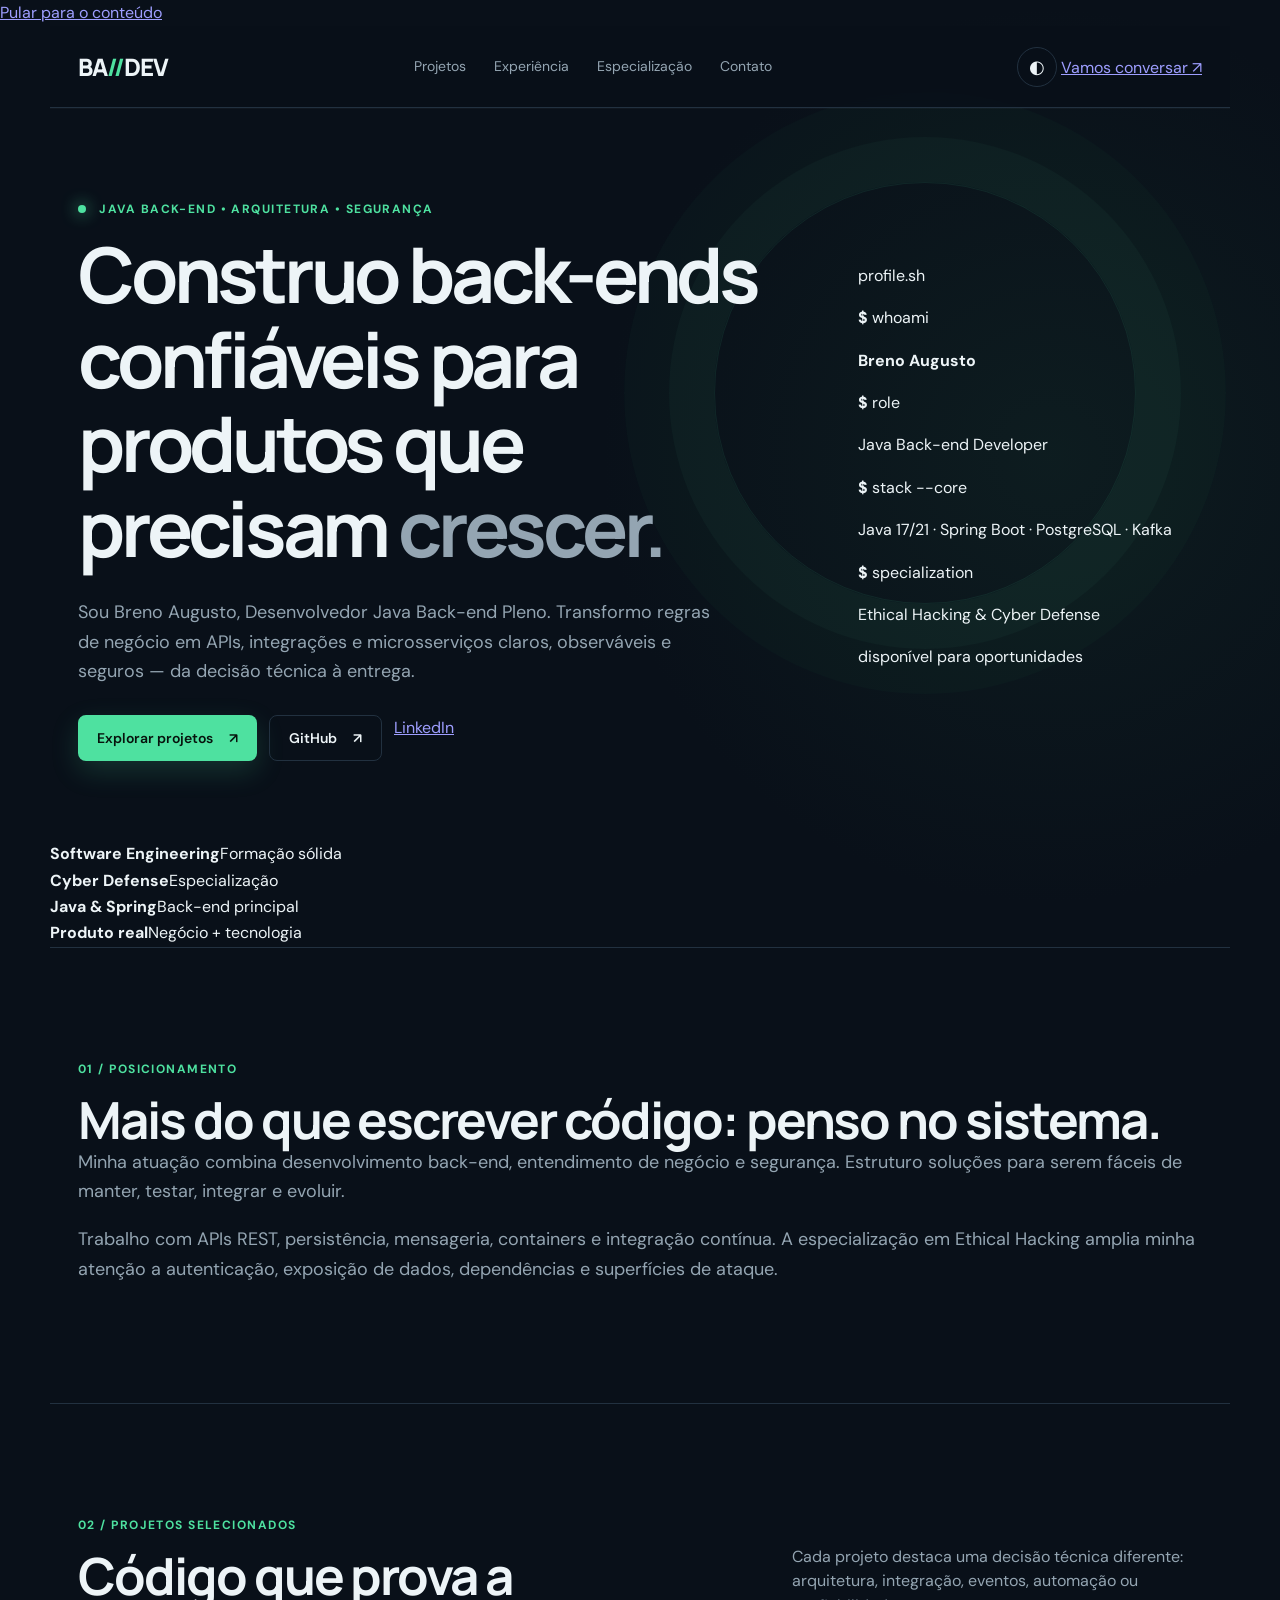
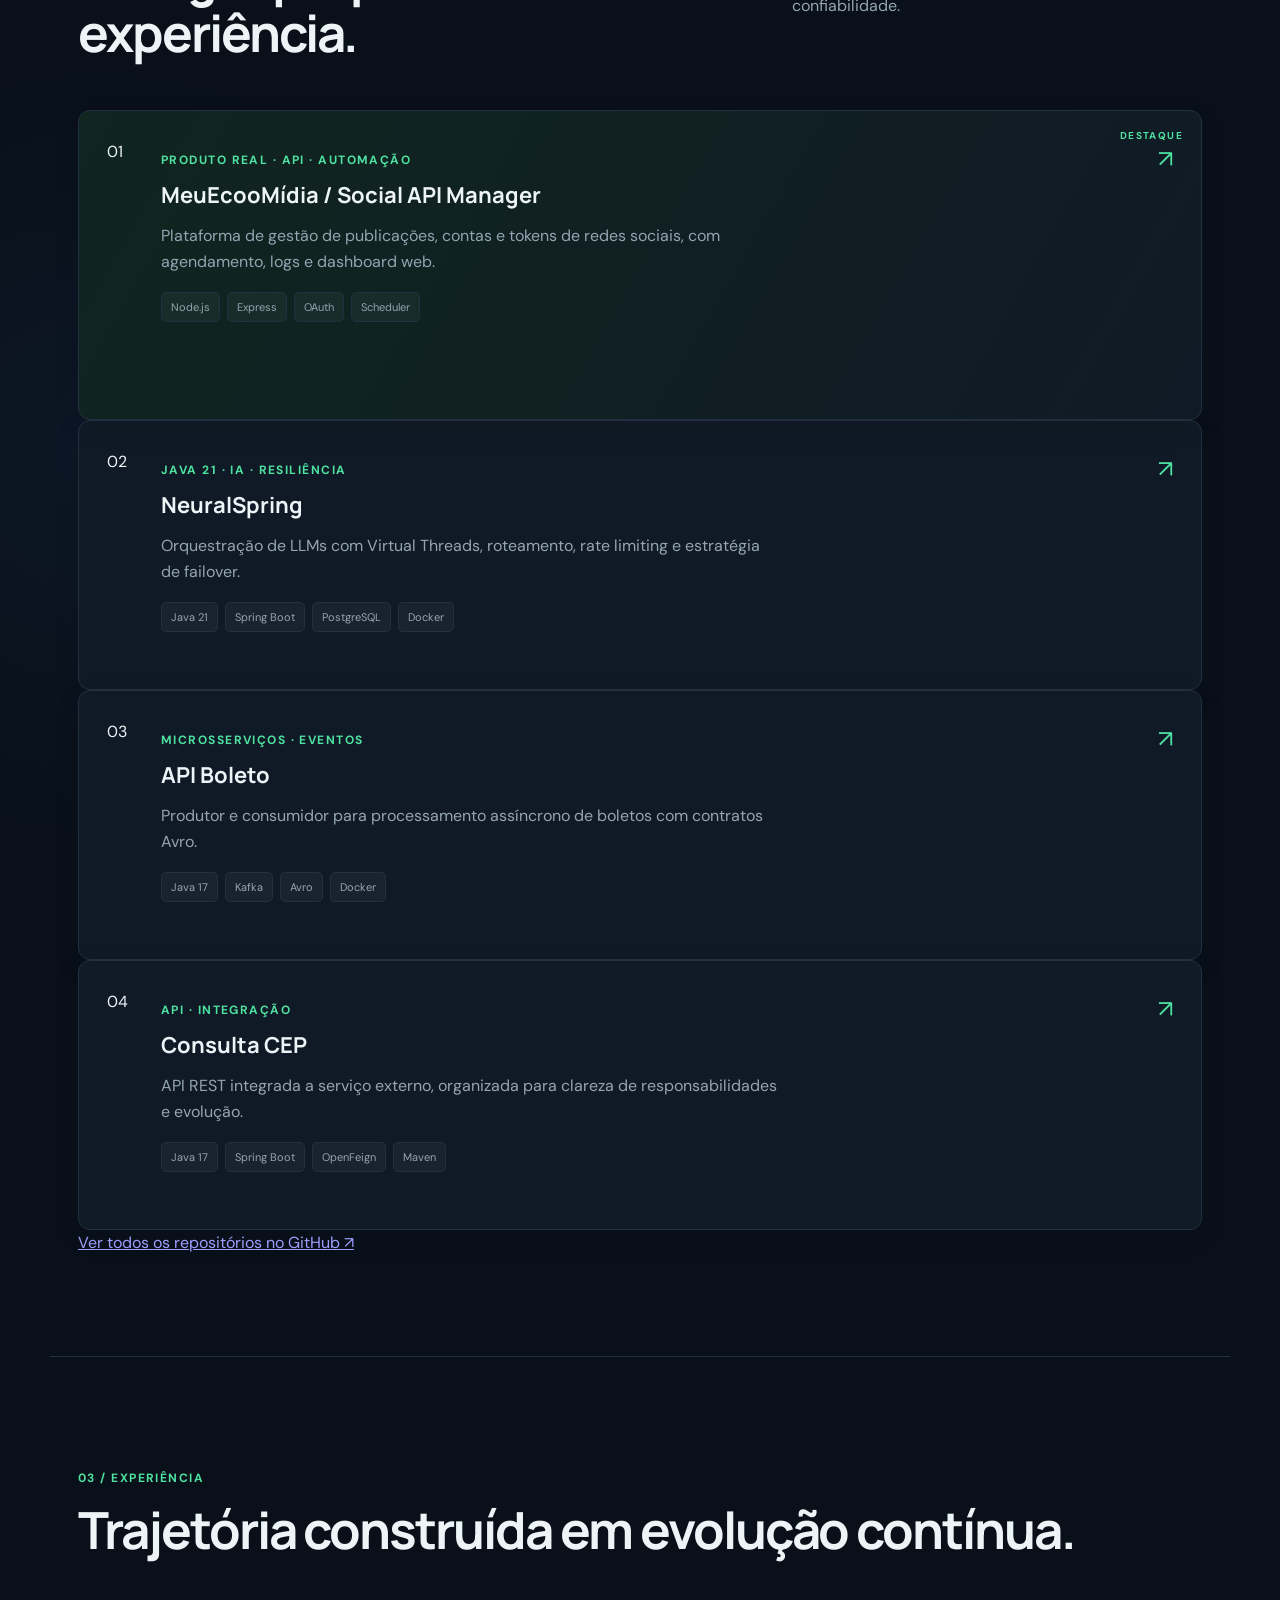
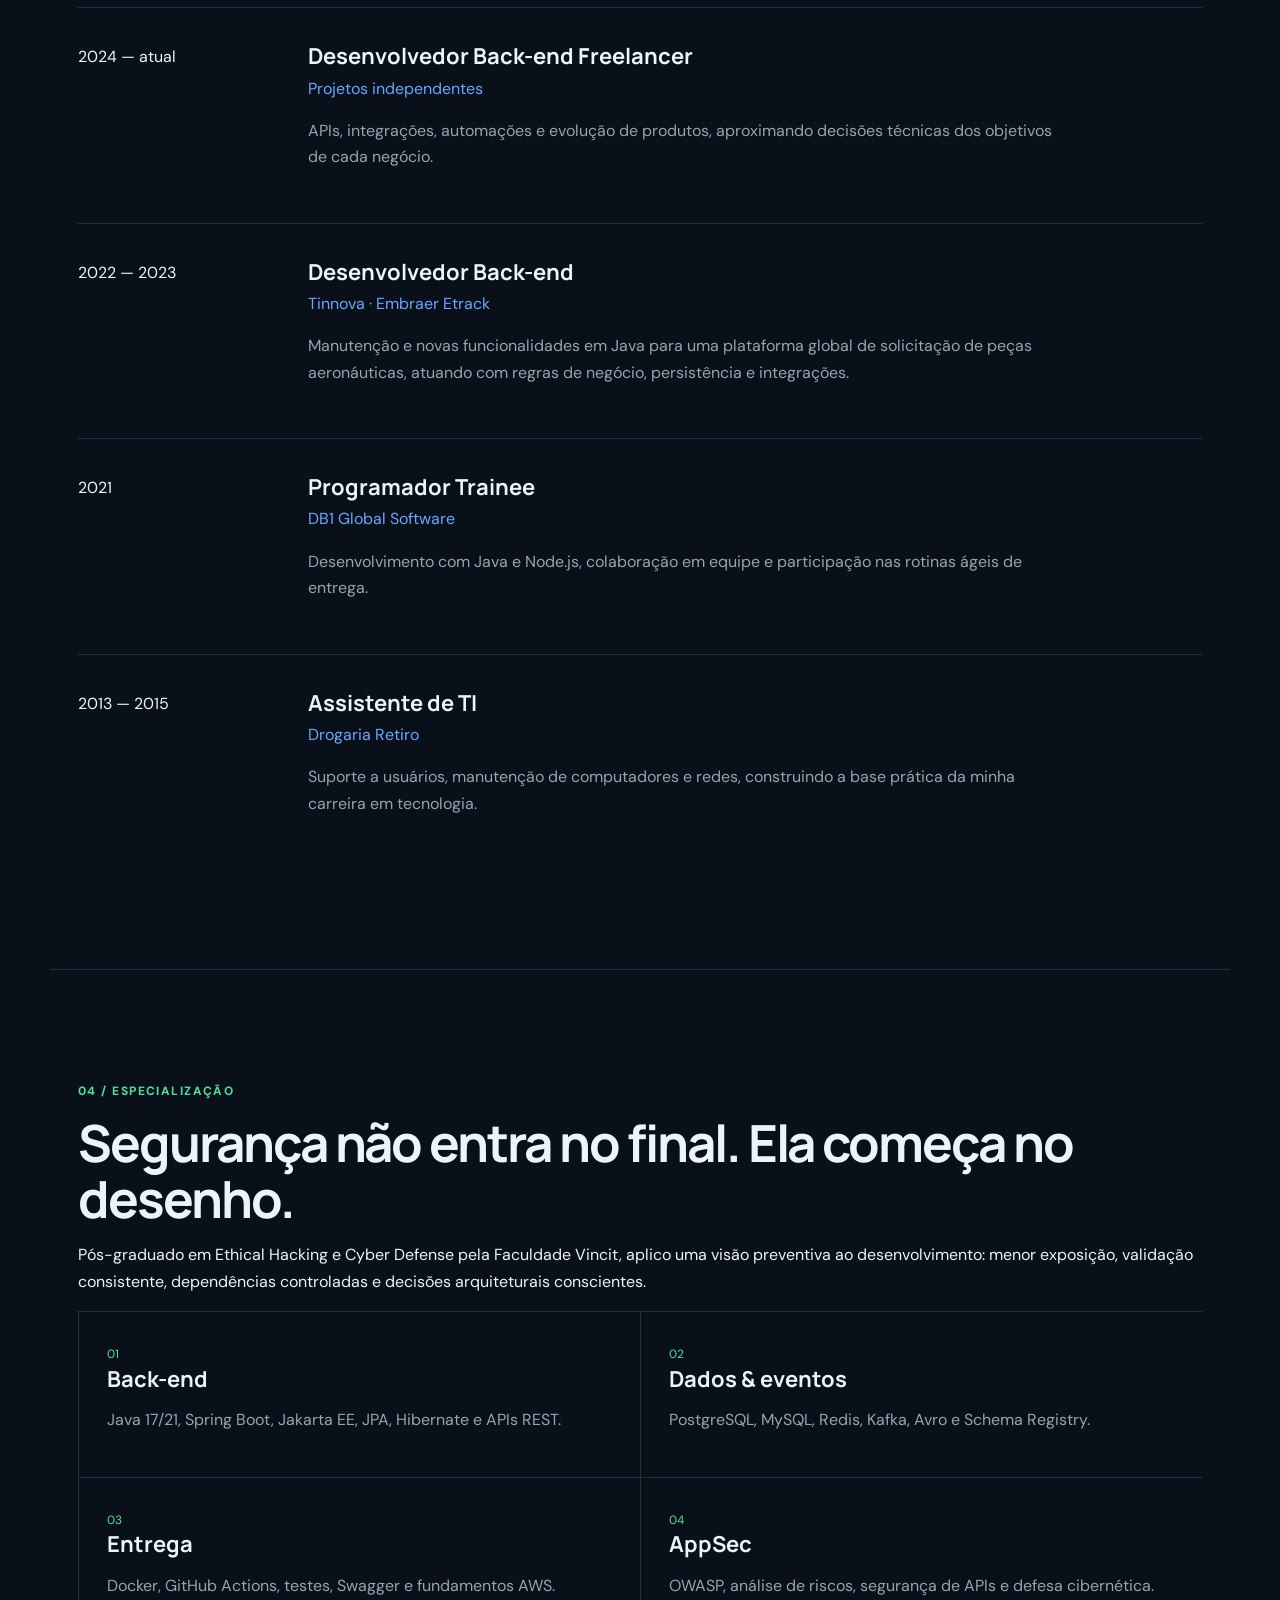
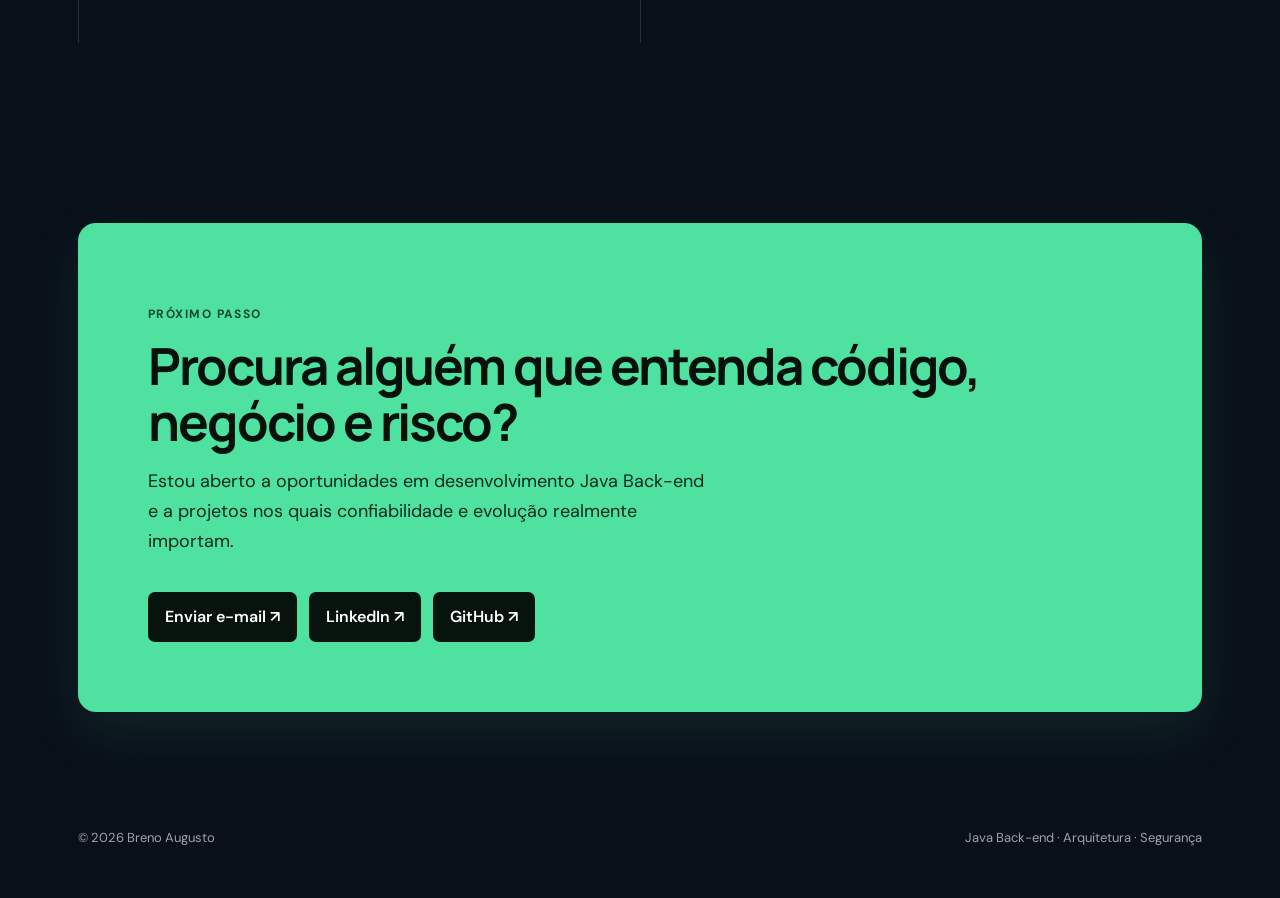
==== commit 2ad9bcb2: "Reverte ajuste de tema do portfólio" ====
--- a/index.html
+++ b/index.html
@@ -3,95 +3,104 @@
 <head>
   <meta charset="UTF-8">
   <meta name="viewport" content="width=device-width, initial-scale=1.0">
-  <meta name="description" content="Portfólio de Breno Augusto, desenvolvedor back-end e freelancer especializado em Java, Spring Boot, APIs, microsserviços e integrações seguras.">
+  <meta name="description" content="Breno Augusto — Desenvolvedor Java Back-end Pleno. Spring Boot, APIs, microsserviços, Kafka e segurança desde a arquitetura.">
   <meta property="og:type" content="website">
-  <meta property="og:title" content="Breno Augusto — Desenvolvedor Back-end">
-  <meta property="og:description" content="APIs, integrações e sistemas back-end seguros, claros e prontos para crescer.">
+  <meta property="og:title" content="Breno Augusto — Java Back-end Pleno">
+  <meta property="og:description" content="Back-ends confiáveis, integrações seguras e software preparado para crescer.">
   <meta property="og:url" content="https://portifolio-phi-beryl.vercel.app/">
-  <meta name="twitter:card" content="summary">
-  <title>Breno Augusto — Desenvolvedor Back-end</title>
+  <meta name="theme-color" content="#071018">
+  <title>Breno Augusto — Java Back-end Pleno</title>
   <link rel="preconnect" href="https://fonts.googleapis.com">
   <link rel="preconnect" href="https://fonts.gstatic.com" crossorigin>
-  <link href="https://fonts.googleapis.com/css2?family=DM+Sans:wght@400;500;600;700&family=Manrope:wght@600;700;800&display=swap" rel="stylesheet">
-  <link rel="icon" type="image/svg+xml" href="data:image/svg+xml,%3Csvg xmlns='http://www.w3.org/2000/svg' viewBox='0 0 64 64'%3E%3Crect width='64' height='64' rx='16' fill='%230b1018'/%3E%3Cpath d='M18 17h18c8 0 12 4 12 10 0 4-2 7-6 8 5 1 8 5 8 10 0 8-6 12-15 12H18V17zm10 8v7h7c3 0 4-1 4-4 0-2-1-3-4-3h-7zm0 15v9h8c3 0 5-2 5-5s-2-4-5-4h-8z' fill='%234ee1a0'/%3E%3C/svg%3E">
+  <link href="https://fonts.googleapis.com/css2?family=DM+Sans:wght@400;500;600;700&family=Manrope:wght@600;700;800&family=Roboto+Mono:wght@500;600&display=swap" rel="stylesheet">
   <link rel="stylesheet" href="styles.css">
 </head>
 <body>
+  <a class="skip-link" href="#conteudo">Pular para o conteúdo</a>
   <header class="topbar">
-    <a class="brand" href="#inicio" aria-label="Ir para o início">BA<span>.</span></a>
+    <a class="brand" href="#inicio" aria-label="Página inicial">BA<span>//</span>DEV</a>
     <nav aria-label="Navegação principal">
-      <a href="#sobre">Sobre</a><a href="#experiencia">Experiência</a><a href="#projetos">Projetos</a><a href="#contato">Contato</a>
+      <a href="#projetos">Projetos</a><a href="#experiencia">Experiência</a><a href="#especializacao">Especialização</a><a href="#contato">Contato</a>
     </nav>
-    <button class="theme-toggle" aria-label="Alternar tema" title="Alternar tema">◐</button>
+    <div class="top-actions">
+      <button class="theme-toggle" type="button" aria-label="Alternar tema" title="Alternar tema">◐</button>
+      <a class="hire-link" href="#contato">Vamos conversar <span>↗</span></a>
+    </div>
   </header>
 
-  <main>
+  <main id="conteudo">
     <section class="hero" id="inicio">
-      <div class="hero-copy">
-        <p class="eyebrow"><span></span> DISPONÍVEL PARA FREELANCE E NOVOS DESAFIOS</p>
-        <h1>Construo back-ends<br><em>seguros e confiáveis.</em></h1>
-        <p class="intro">Sou Breno Augusto, desenvolvedor back-end e freelancer. Transformo desafios de negócio em APIs, integrações e sistemas seguros, claros e prontos para crescer — com proximidade, responsabilidade e foco no resultado.</p>
+      <div class="hero-copy reveal">
+        <p class="eyebrow"><span></span> JAVA BACK-END • ARQUITETURA • SEGURANÇA</p>
+        <h1>Construo back-ends confiáveis para produtos que precisam <em>crescer.</em></h1>
+        <p class="intro">Sou Breno Augusto, Desenvolvedor Java Back-end Pleno. Transformo regras de negócio em APIs, integrações e microsserviços claros, observáveis e seguros — da decisão técnica à entrega.</p>
         <div class="actions">
-          <a class="primary" href="#contato">Falar comigo <span>↗</span></a>
-          <a class="secondary" href="#projetos">Ver projetos <span>↗</span></a>
+          <a class="primary" href="#projetos">Explorar projetos <span>↗</span></a>
+          <a class="secondary" href="https://github.com/brenoaugustoalves" target="_blank" rel="noreferrer">GitHub <span>↗</span></a>
+          <a class="text-link" href="https://www.linkedin.com/in/brenoaugustoalves/" target="_blank" rel="noreferrer">LinkedIn</a>
         </div>
       </div>
-      <aside class="profile-card" aria-label="Resumo profissional">
-        <div class="avatar">BA</div>
-        <div><strong>Breno Augusto</strong><span>Volta Redonda · RJ · Brasil</span></div>
-        <dl>
-          <div><dt>Foco</dt><dd>Back-end Java</dd></div>
-          <div><dt>Formação</dt><dd>Eng. de Software</dd></div>
-          <div><dt>Especialização</dt><dd>Cyber Defense</dd></div>
-        </dl>
-        <div class="stack"><span>Java 17</span><span>Spring Boot</span><span>PostgreSQL</span><span>Kafka</span></div>
-        <p class="availability"><span></span> Aberto a projetos e oportunidades</p>
+      <aside class="terminal reveal" aria-label="Resumo técnico">
+        <div class="terminal-bar"><i></i><i></i><i></i><span>profile.sh</span></div>
+        <div class="terminal-body">
+          <p><b>$</b> whoami</p><strong>Breno Augusto</strong>
+          <p><b>$</b> role</p><span>Java Back-end Developer</span>
+          <p><b>$</b> stack --core</p><span>Java 17/21 · Spring Boot · PostgreSQL · Kafka</span>
+          <p><b>$</b> specialization</p><span>Ethical Hacking & Cyber Defense</span>
+          <p class="status"><i></i> disponível para oportunidades</p>
+        </div>
       </aside>
     </section>
 
-    <section class="section split" id="sobre">
-      <div><p class="section-no">01 / SOBRE</p><h2>Tecnologia com contexto de negócio.</h2></div>
-      <div class="prose"><p>Ajudo empresas e clientes a transformar ideias em produtos digitais confiáveis. Atuo no desenvolvimento e manutenção de aplicações back-end, APIs REST, integrações entre sistemas e arquiteturas orientadas a eventos, sempre conectando a solução técnica ao objetivo do negócio.</p><p>Minha experiência profissional, formação em Engenharia de Software e especialização em Ethical Hacking e Cyber Defense me permitem entregar com uma visão completa: código bem estruturado, comunicação clara, atenção aos riscos e compromisso com a evolução do projeto.</p></div>
+    <section class="proof" aria-label="Diferenciais profissionais">
+      <article><strong>Software Engineering</strong><span>Formação sólida</span></article>
+      <article><strong>Cyber Defense</strong><span>Especialização</span></article>
+      <article><strong>Java & Spring</strong><span>Back-end principal</span></article>
+      <article><strong>Produto real</strong><span>Negócio + tecnologia</span></article>
+    </section>
+
+    <section class="section positioning reveal">
+      <div><p class="section-no">01 / POSICIONAMENTO</p><h2>Mais do que escrever código: penso no sistema.</h2></div>
+      <div class="prose"><p>Minha atuação combina desenvolvimento back-end, entendimento de negócio e segurança. Estruturo soluções para serem fáceis de manter, testar, integrar e evoluir.</p><p>Trabalho com APIs REST, persistência, mensageria, containers e integração contínua. A especialização em Ethical Hacking amplia minha atenção a autenticação, exposição de dados, dependências e superfícies de ataque.</p></div>
+    </section>
+
+    <section class="section" id="projetos">
+      <header class="section-head reveal"><div><p class="section-no">02 / PROJETOS SELECIONADOS</p><h2>Código que prova a experiência.</h2></div><p>Cada projeto destaca uma decisão técnica diferente: arquitetura, integração, eventos, automação ou confiabilidade.</p></header>
+      <div class="project-grid">
+        <a class="project featured reveal" href="https://github.com/brenoaugustoalves/social-api-manager" target="_blank" rel="noreferrer"><span class="project-number">01</span><div><p class="label">PRODUTO REAL · API · AUTOMAÇÃO</p><h3>MeuEcooMídia / Social API Manager</h3><p>Plataforma de gestão de publicações, contas e tokens de redes sociais, com agendamento, logs e dashboard web.</p><div class="chips"><span>Node.js</span><span>Express</span><span>OAuth</span><span>Scheduler</span></div></div><span class="arrow">↗</span></a>
+        <a class="project reveal" href="https://github.com/brenoaugustoalves/neuralSpring" target="_blank" rel="noreferrer"><span class="project-number">02</span><div><p class="label">JAVA 21 · IA · RESILIÊNCIA</p><h3>NeuralSpring</h3><p>Orquestração de LLMs com Virtual Threads, roteamento, rate limiting e estratégia de failover.</p><div class="chips"><span>Java 21</span><span>Spring Boot</span><span>PostgreSQL</span><span>Docker</span></div></div><span class="arrow">↗</span></a>
+        <a class="project reveal" href="https://github.com/brenoaugustoalves/api-boleto" target="_blank" rel="noreferrer"><span class="project-number">03</span><div><p class="label">MICROSSERVIÇOS · EVENTOS</p><h3>API Boleto</h3><p>Produtor e consumidor para processamento assíncrono de boletos com contratos Avro.</p><div class="chips"><span>Java 17</span><span>Kafka</span><span>Avro</span><span>Docker</span></div></div><span class="arrow">↗</span></a>
+        <a class="project reveal" href="https://github.com/brenoaugustoalves/Consulta-Cep" target="_blank" rel="noreferrer"><span class="project-number">04</span><div><p class="label">API · INTEGRAÇÃO</p><h3>Consulta CEP</h3><p>API REST integrada a serviço externo, organizada para clareza de responsabilidades e evolução.</p><div class="chips"><span>Java 17</span><span>Spring Boot</span><span>OpenFeign</span><span>Maven</span></div></div><span class="arrow">↗</span></a>
+      </div>
+      <a class="all-repos" href="https://github.com/brenoaugustoalves?tab=repositories" target="_blank" rel="noreferrer">Ver todos os repositórios no GitHub <span>↗</span></a>
     </section>
 
     <section class="section" id="experiencia">
-      <div class="section-head"><div><p class="section-no">02 / EXPERIÊNCIA</p><h2>Trajetória profissional</h2></div><p>Experiência prática em manutenção, evolução de sistemas e colaboração em times ágeis.</p></div>
+      <header class="section-head reveal"><div><p class="section-no">03 / EXPERIÊNCIA</p><h2>Trajetória construída em evolução contínua.</h2></div></header>
       <div class="timeline">
-        <article><div class="when">2024 — atual</div><div><h3>Desenvolvedor Back-end Freelancer</h3><p class="company">Projetos independentes</p><p>Desenvolvimento de APIs, integrações e automações sob medida para transformar necessidades de negócio em soluções digitais funcionais, seguras e prontas para evoluir.</p></div></article>
-        <article><div class="when">2022 — 2023</div><div><h3>Desenvolvedor Back-end Júnior</h3><p class="company">Tinnova · Projeto Embraer Etrack</p><p>Manutenção e desenvolvimento de funcionalidades em Java para uma plataforma global de solicitação de peças de aeronaves. Atuação com regras de negócio, persistência e integração de sistemas.</p></div></article>
-        <article><div class="when">2021</div><div><h3>Programador Trainee</h3><p class="company">DB1 Global Software</p><p>Capacitação prática em Java e Node.js, desenvolvimento em equipe e participação nas rotinas ágeis, incluindo reuniões diárias e acompanhamento de entregas.</p></div></article>
-        <article><div class="when">2013 — 2015</div><div><h3>Assistente de TI</h3><p class="company">Drogaria Retiro</p><p>Suporte a usuários, manutenção de computadores e redes, com atendimento direto e resolução de problemas de infraestrutura.</p></div></article>
+        <article class="reveal"><time>2024 — atual</time><div><h3>Desenvolvedor Back-end Freelancer</h3><p class="company">Projetos independentes</p><p>APIs, integrações, automações e evolução de produtos, aproximando decisões técnicas dos objetivos de cada negócio.</p></div></article>
+        <article class="reveal"><time>2022 — 2023</time><div><h3>Desenvolvedor Back-end</h3><p class="company">Tinnova · Embraer Etrack</p><p>Manutenção e novas funcionalidades em Java para uma plataforma global de solicitação de peças aeronáuticas, atuando com regras de negócio, persistência e integrações.</p></div></article>
+        <article class="reveal"><time>2021</time><div><h3>Programador Trainee</h3><p class="company">DB1 Global Software</p><p>Desenvolvimento com Java e Node.js, colaboração em equipe e participação nas rotinas ágeis de entrega.</p></div></article>
+        <article class="reveal"><time>2013 — 2015</time><div><h3>Assistente de TI</h3><p class="company">Drogaria Retiro</p><p>Suporte a usuários, manutenção de computadores e redes, construindo a base prática da minha carreira em tecnologia.</p></div></article>
       </div>
     </section>
 
-    <section class="section" id="projetos">
-      <div class="section-head"><div><p class="section-no">03 / PROJETOS</p><h2>Projetos selecionados</h2></div><p>Conheça meus repositórios no GitHub e veja, na prática, como identifico problemas, desenho soluções e entrego software com arquitetura, integração e tratamento de dados.</p></div>
-      <div class="projects">
-        <a class="project featured" href="https://github.com/brenoaugustoalves/neuralSpring" target="_blank" rel="noreferrer"><span class="project-index">01</span><div><p class="label">JAVA 21 · INTELIGÊNCIA ARTIFICIAL</p><h3>NeuralSpring</h3><p>Motor de orquestração de LLMs com Virtual Threads, roteamento de modelos, rate limiting e estratégia de failover.</p><div class="chips"><span>Java 21</span><span>Spring Boot</span><span>PostgreSQL</span><span>Docker</span></div></div><span class="arrow">↗</span></a>
-        <a class="project" href="https://github.com/brenoaugustoalves/bia" target="_blank" rel="noreferrer"><span class="project-index">02</span><div><p class="label">AWS · INTELIGÊNCIA ARTIFICIAL</p><h3>BIA</h3><p>Projeto desenvolvido durante uma imersão prática de AWS e IA, com ambiente conteinerizado e migrações de banco.</p><div class="chips"><span>AWS</span><span>IA</span><span>Docker Compose</span><span>Sequelize</span></div></div><span class="arrow">↗</span></a>
-        <a class="project" href="https://github.com/brenoaugustoalves/api-boleto" target="_blank" rel="noreferrer"><span class="project-index">03</span><div><p class="label">MICROSSERVIÇOS · EVENTOS</p><h3>API Boleto</h3><p>Ecossistema produtor/consumidor para processamento de boletos com Kafka e comunicação assíncrona.</p><div class="chips"><span>Java 17</span><span>Spring Boot</span><span>Kafka</span><span>Docker</span></div></div><span class="arrow">↗</span></a>
-        <a class="project" href="https://github.com/brenoaugustoalves/Consulta-Cep" target="_blank" rel="noreferrer"><span class="project-index">04</span><div><p class="label">API · INTEGRAÇÃO</p><h3>Consulta CEP</h3><p>API REST para consulta de endereços por CEP, integrada a serviço externo por OpenFeign.</p><div class="chips"><span>Java 17</span><span>Spring Boot</span><span>OpenFeign</span><span>Maven</span></div></div><span class="arrow">↗</span></a>
-        <a class="project" href="https://github.com/brenoaugustoalves/social-api-manager" target="_blank" rel="noreferrer"><span class="project-index">05</span><div><p class="label">NODE.JS · API · AUTOMAÇÃO</p><h3>Social API Manager</h3><p>API para centralizar contas, tokens e publicações em redes sociais. O projeto permite agendar posts, publicar imediatamente, filtrar por plataforma e acompanhar logs por meio de um dashboard web.</p><div class="chips"><span>Node.js</span><span>Express</span><span>OAuth</span><span>Lowdb</span><span>Scheduler</span></div></div><span class="arrow">↗</span></a>
-        <a class="project all-projects" href="https://github.com/brenoaugustoalves?tab=repositories" target="_blank" rel="noreferrer"><span class="project-index">+</span><div><p class="label">GITHUB</p><h3>Ver todos os repositórios</h3><p>Outros estudos, APIs e experimentos publicados no meu perfil.</p></div><span class="arrow">↗</span></a>
+    <section class="section expertise" id="especializacao">
+      <div class="expertise-copy reveal"><p class="section-no">04 / ESPECIALIZAÇÃO</p><h2>Segurança não entra no final. Ela começa no desenho.</h2><p>Pós-graduado em Ethical Hacking e Cyber Defense pela Faculdade Vincit, aplico uma visão preventiva ao desenvolvimento: menor exposição, validação consistente, dependências controladas e decisões arquiteturais conscientes.</p></div>
+      <div class="skill-grid">
+        <article class="reveal"><span>01</span><h3>Back-end</h3><p>Java 17/21, Spring Boot, Jakarta EE, JPA, Hibernate e APIs REST.</p></article>
+        <article class="reveal"><span>02</span><h3>Dados & eventos</h3><p>PostgreSQL, MySQL, Redis, Kafka, Avro e Schema Registry.</p></article>
+        <article class="reveal"><span>03</span><h3>Entrega</h3><p>Docker, GitHub Actions, testes, Swagger e fundamentos AWS.</p></article>
+        <article class="reveal"><span>04</span><h3>AppSec</h3><p>OWASP, análise de riscos, segurança de APIs e defesa cibernética.</p></article>
       </div>
     </section>
 
-    <section class="section knowledge">
-      <div><p class="section-no">04 / COMPETÊNCIAS</p><h2>Ferramentas que uso para entregar.</h2></div>
-      <div class="skill-grid"><article><span>01</span><h3>Back-end</h3><p>Java 17, Spring Boot, Jakarta EE, JPA, Hibernate, EJB, CDI e APIs REST.</p></article><article><span>02</span><h3>Dados & eventos</h3><p>PostgreSQL, MySQL, SQLite, Redis, Kafka, Avro e Schema Registry.</p></article><article><span>03</span><h3>Infraestrutura</h3><p>Docker, Docker Compose, GitHub Actions, Kubernetes e conceitos AWS.</p></article><article><span>04</span><h3>Qualidade & segurança</h3><p>JUnit, testes de integração, Postman, Swagger, OWASP e fundamentos de defesa cibernética.</p></article></div>
-    </section>
-
-    <section class="section education">
-      <p class="section-no">05 / FORMAÇÃO</p>
-      <div class="degree"><div><span>2023</span><h3>Ethical Hacking e Cyber Defense</h3><p>Pós-graduação · Faculdade Vincit</p></div><div><span>2021</span><h3>Engenharia de Software</h3><p>Bacharelado</p></div></div>
-    </section>
-
-    <section class="contact" id="contato">
-      <p class="section-no">VAMOS CONVERSAR</p><h2>Precisa de uma API, integração ou automação?</h2><p>Conte o que você precisa e vamos conversar sobre uma solução objetiva para o seu projeto.</p>
+    <section class="contact reveal" id="contato">
+      <p class="section-no">PRÓXIMO PASSO</p><h2>Procura alguém que entenda código, negócio e risco?</h2><p>Estou aberto a oportunidades em desenvolvimento Java Back-end e a projetos nos quais confiabilidade e evolução realmente importam.</p>
       <div class="contact-links"><a href="mailto:brenoaugustoalves@gmail.com">Enviar e-mail <span>↗</span></a><a href="https://www.linkedin.com/in/brenoaugustoalves/" target="_blank" rel="noreferrer">LinkedIn <span>↗</span></a><a href="https://github.com/brenoaugustoalves" target="_blank" rel="noreferrer">GitHub <span>↗</span></a></div>
     </section>
   </main>
-  <footer><span>© <span id="year"></span> Breno Augusto</span><span>Back-end · Java · Segurança</span></footer>
+  <footer><span>© <span id="year"></span> Breno Augusto</span><span>Java Back-end · Arquitetura · Segurança</span></footer>
   <script src="script.js"></script>
 </body>
 </html>
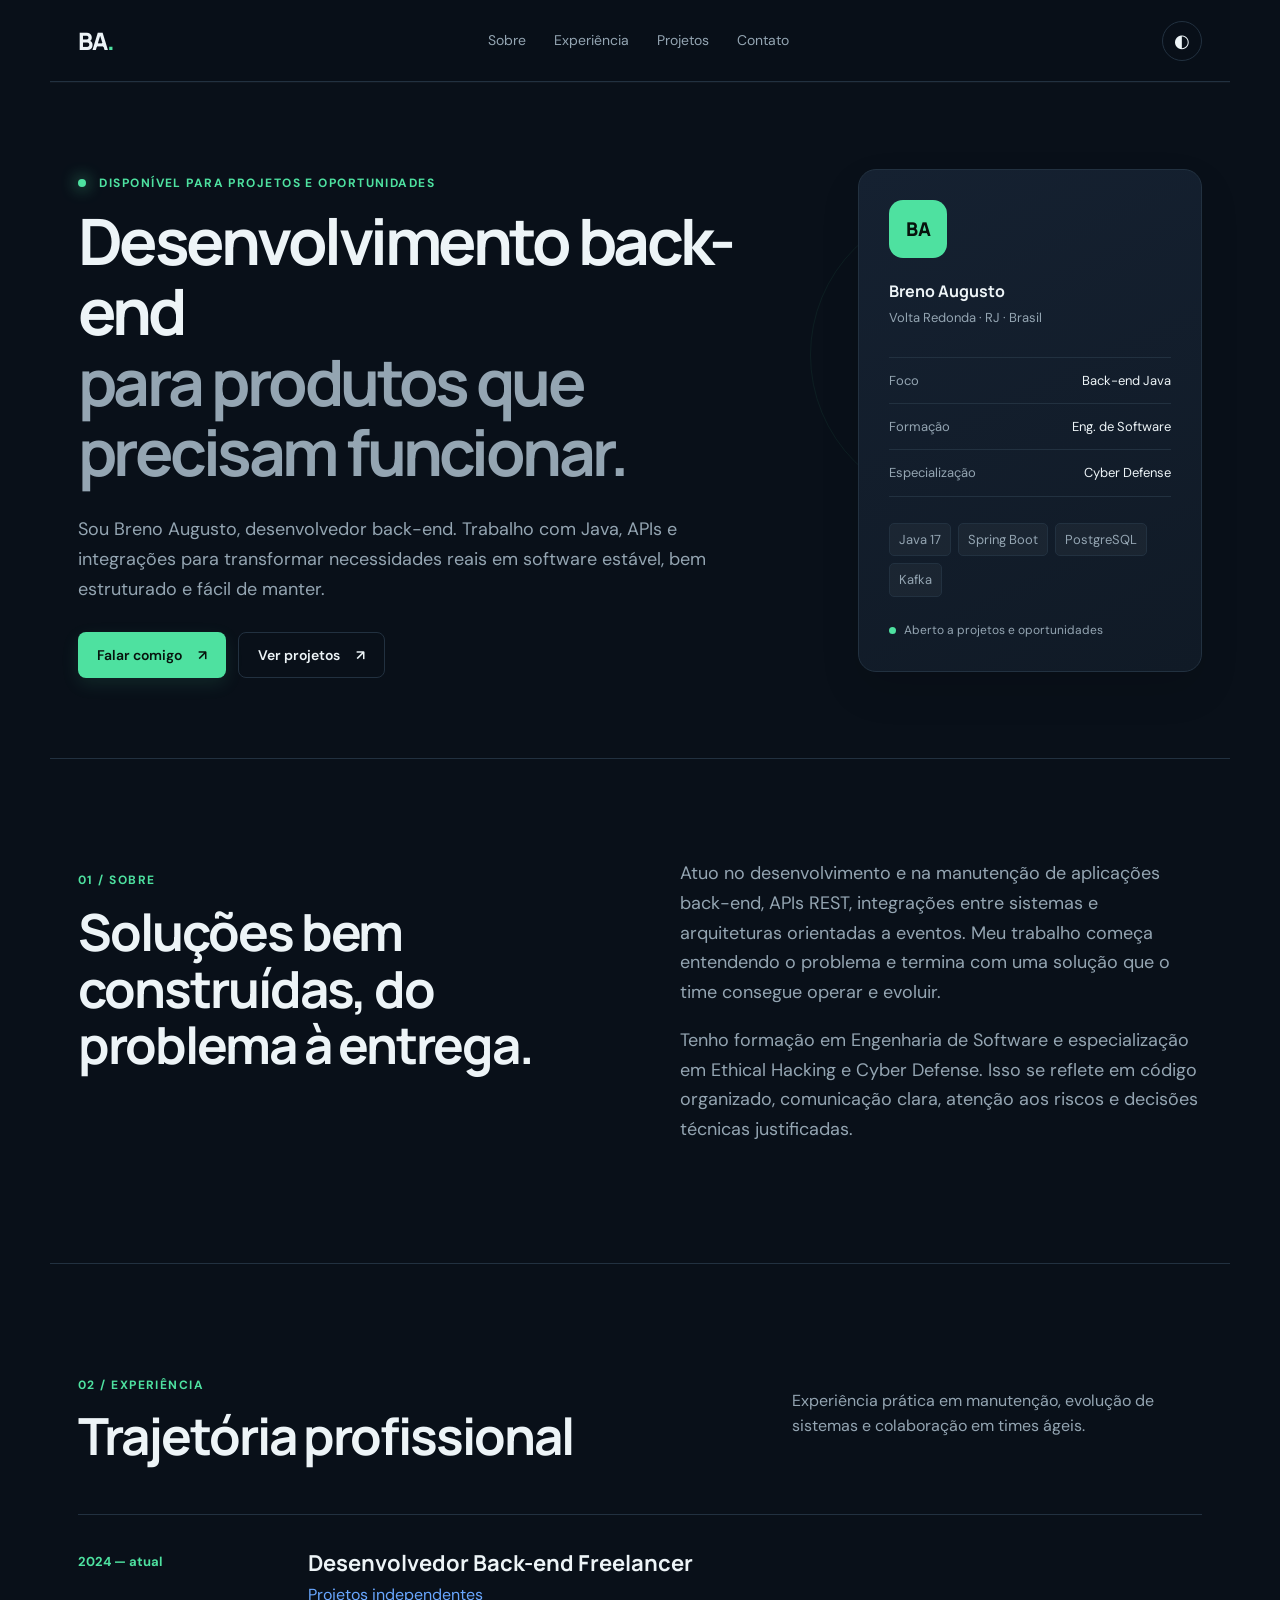
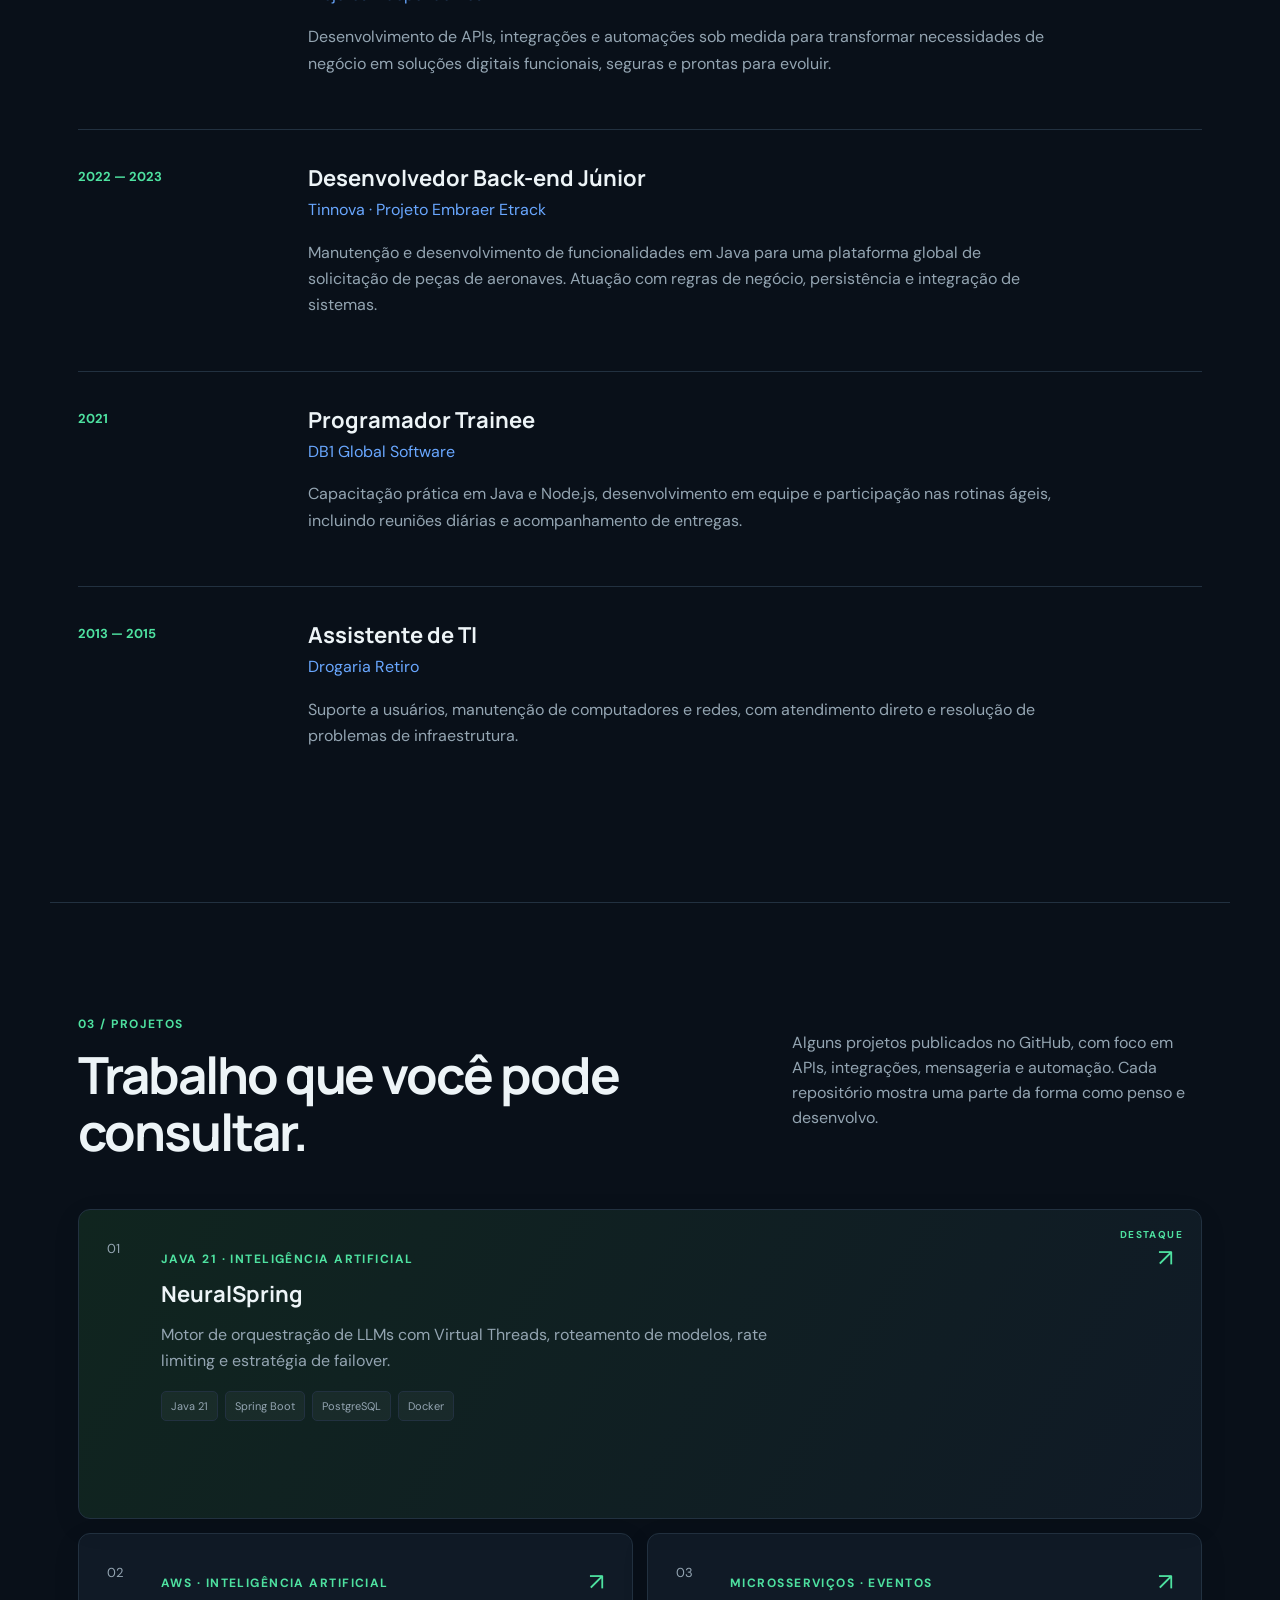
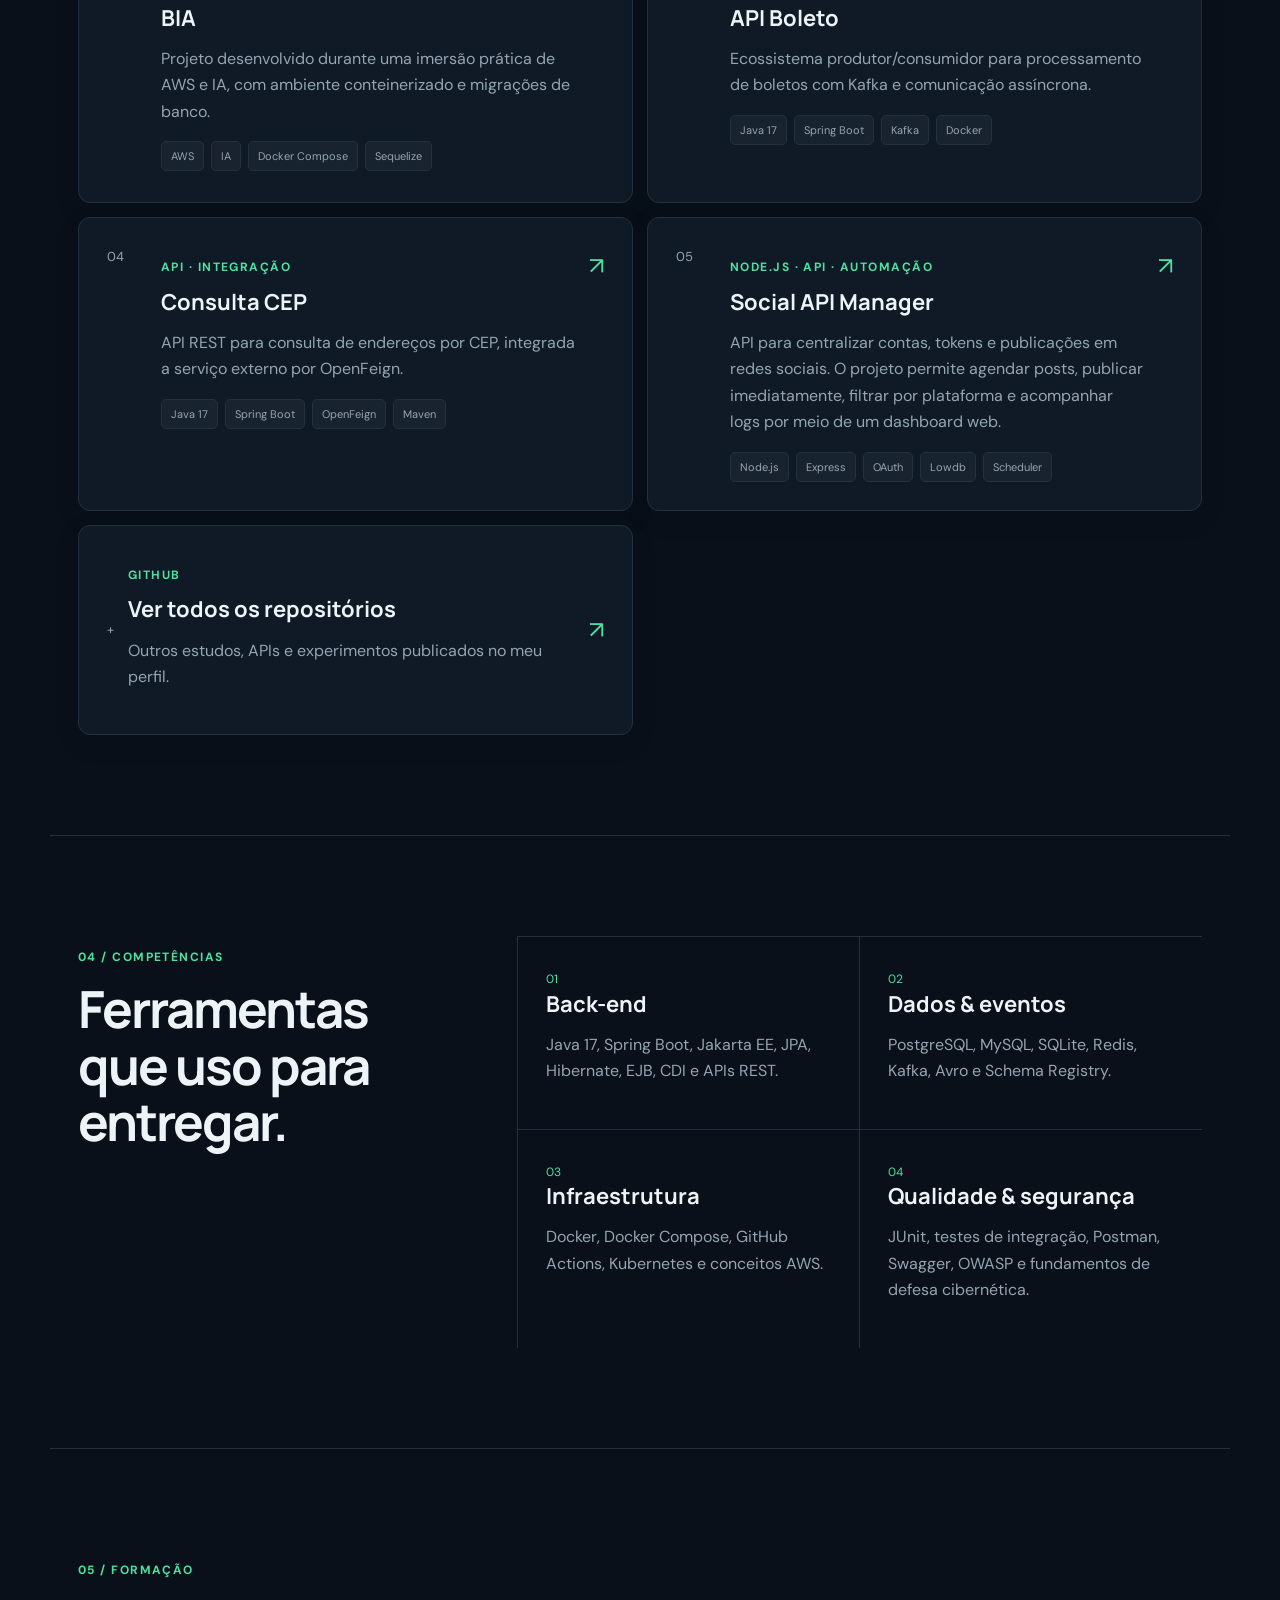
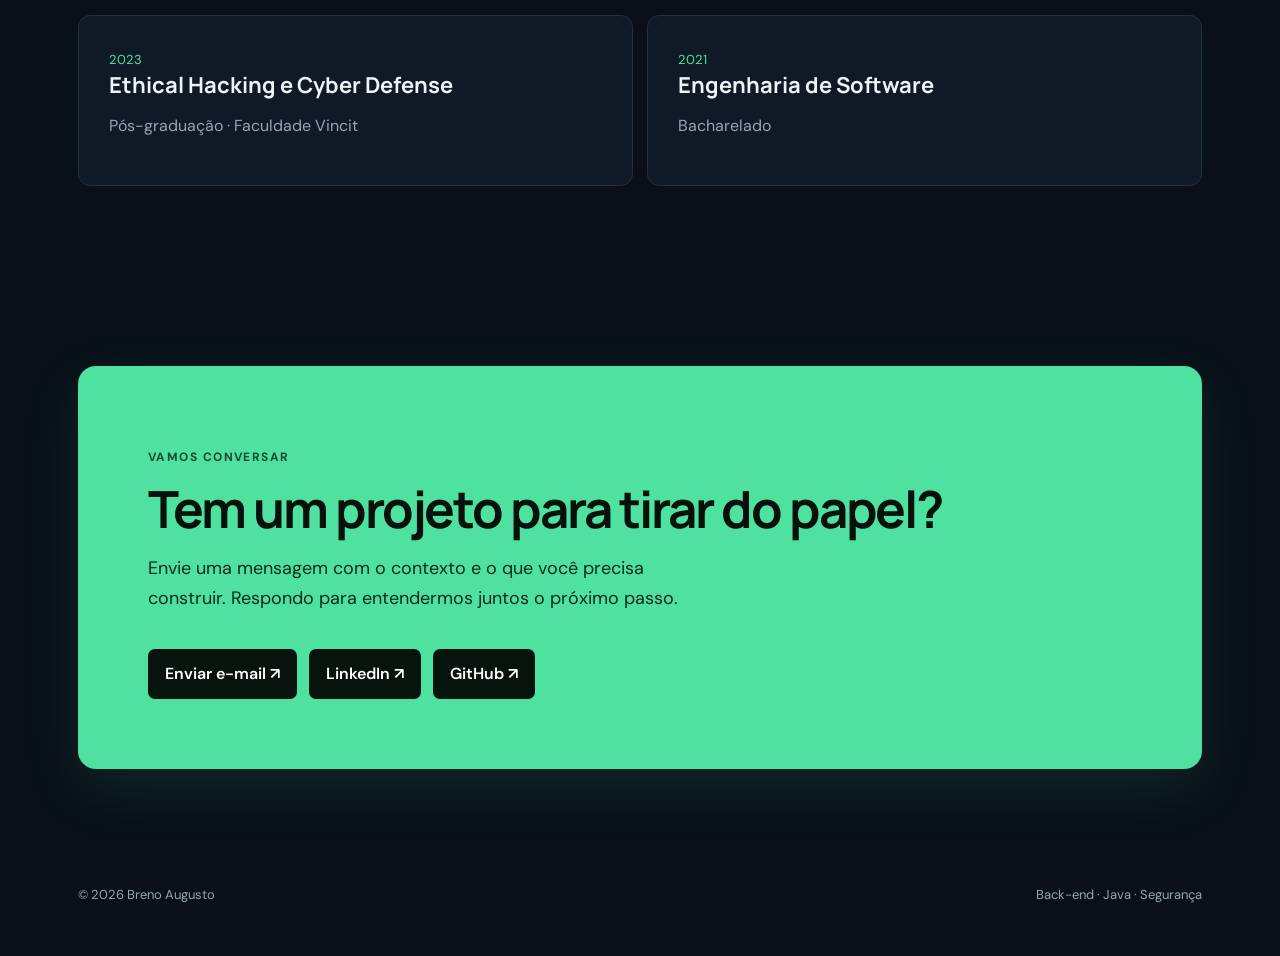
==== commit cc2d49f8: "Refine portfolio tone and visual identity" ====
--- a/index.html
+++ b/index.html
@@ -3,104 +3,95 @@
 <head>
   <meta charset="UTF-8">
   <meta name="viewport" content="width=device-width, initial-scale=1.0">
-  <meta name="description" content="Breno Augusto — Desenvolvedor Java Back-end Pleno. Spring Boot, APIs, microsserviços, Kafka e segurança desde a arquitetura.">
+  <meta name="description" content="Portfólio de Breno Augusto, desenvolvedor back-end e freelancer especializado em Java, Spring Boot, APIs, microsserviços e integrações seguras.">
   <meta property="og:type" content="website">
-  <meta property="og:title" content="Breno Augusto — Java Back-end Pleno">
-  <meta property="og:description" content="Back-ends confiáveis, integrações seguras e software preparado para crescer.">
+  <meta property="og:title" content="Breno Augusto — Desenvolvedor Back-end">
+  <meta property="og:description" content="APIs, integrações e sistemas back-end seguros, claros e prontos para crescer.">
   <meta property="og:url" content="https://portifolio-phi-beryl.vercel.app/">
-  <meta name="theme-color" content="#071018">
-  <title>Breno Augusto — Java Back-end Pleno</title>
+  <meta name="twitter:card" content="summary">
+  <title>Breno Augusto — Desenvolvedor Back-end</title>
   <link rel="preconnect" href="https://fonts.googleapis.com">
   <link rel="preconnect" href="https://fonts.gstatic.com" crossorigin>
-  <link href="https://fonts.googleapis.com/css2?family=DM+Sans:wght@400;500;600;700&family=Manrope:wght@600;700;800&family=Roboto+Mono:wght@500;600&display=swap" rel="stylesheet">
+  <link href="https://fonts.googleapis.com/css2?family=DM+Sans:wght@400;500;600;700&family=Manrope:wght@600;700;800&display=swap" rel="stylesheet">
+  <link rel="icon" type="image/svg+xml" href="data:image/svg+xml,%3Csvg xmlns='http://www.w3.org/2000/svg' viewBox='0 0 64 64'%3E%3Crect width='64' height='64' rx='16' fill='%230b1018'/%3E%3Cpath d='M18 17h18c8 0 12 4 12 10 0 4-2 7-6 8 5 1 8 5 8 10 0 8-6 12-15 12H18V17zm10 8v7h7c3 0 4-1 4-4 0-2-1-3-4-3h-7zm0 15v9h8c3 0 5-2 5-5s-2-4-5-4h-8z' fill='%234ee1a0'/%3E%3C/svg%3E">
   <link rel="stylesheet" href="styles.css">
 </head>
 <body>
-  <a class="skip-link" href="#conteudo">Pular para o conteúdo</a>
   <header class="topbar">
-    <a class="brand" href="#inicio" aria-label="Página inicial">BA<span>//</span>DEV</a>
+    <a class="brand" href="#inicio" aria-label="Ir para o início">BA<span>.</span></a>
     <nav aria-label="Navegação principal">
-      <a href="#projetos">Projetos</a><a href="#experiencia">Experiência</a><a href="#especializacao">Especialização</a><a href="#contato">Contato</a>
+      <a href="#sobre">Sobre</a><a href="#experiencia">Experiência</a><a href="#projetos">Projetos</a><a href="#contato">Contato</a>
     </nav>
-    <div class="top-actions">
-      <button class="theme-toggle" type="button" aria-label="Alternar tema" title="Alternar tema">◐</button>
-      <a class="hire-link" href="#contato">Vamos conversar <span>↗</span></a>
-    </div>
+    <button class="theme-toggle" aria-label="Alternar tema" title="Alternar tema">◐</button>
   </header>
 
-  <main id="conteudo">
+  <main>
     <section class="hero" id="inicio">
-      <div class="hero-copy reveal">
-        <p class="eyebrow"><span></span> JAVA BACK-END • ARQUITETURA • SEGURANÇA</p>
-        <h1>Construo back-ends confiáveis para produtos que precisam <em>crescer.</em></h1>
-        <p class="intro">Sou Breno Augusto, Desenvolvedor Java Back-end Pleno. Transformo regras de negócio em APIs, integrações e microsserviços claros, observáveis e seguros — da decisão técnica à entrega.</p>
+      <div class="hero-copy">
+        <p class="eyebrow"><span></span> DISPONÍVEL PARA PROJETOS E OPORTUNIDADES</p>
+        <h1>Desenvolvimento back-end<br><em>para produtos que precisam funcionar.</em></h1>
+        <p class="intro">Sou Breno Augusto, desenvolvedor back-end. Trabalho com Java, APIs e integrações para transformar necessidades reais em software estável, bem estruturado e fácil de manter.</p>
         <div class="actions">
-          <a class="primary" href="#projetos">Explorar projetos <span>↗</span></a>
-          <a class="secondary" href="https://github.com/brenoaugustoalves" target="_blank" rel="noreferrer">GitHub <span>↗</span></a>
-          <a class="text-link" href="https://www.linkedin.com/in/brenoaugustoalves/" target="_blank" rel="noreferrer">LinkedIn</a>
+          <a class="primary" href="#contato">Falar comigo <span>↗</span></a>
+          <a class="secondary" href="#projetos">Ver projetos <span>↗</span></a>
         </div>
       </div>
-      <aside class="terminal reveal" aria-label="Resumo técnico">
-        <div class="terminal-bar"><i></i><i></i><i></i><span>profile.sh</span></div>
-        <div class="terminal-body">
-          <p><b>$</b> whoami</p><strong>Breno Augusto</strong>
-          <p><b>$</b> role</p><span>Java Back-end Developer</span>
-          <p><b>$</b> stack --core</p><span>Java 17/21 · Spring Boot · PostgreSQL · Kafka</span>
-          <p><b>$</b> specialization</p><span>Ethical Hacking & Cyber Defense</span>
-          <p class="status"><i></i> disponível para oportunidades</p>
-        </div>
+      <aside class="profile-card" aria-label="Resumo profissional">
+        <div class="avatar">BA</div>
+        <div><strong>Breno Augusto</strong><span>Volta Redonda · RJ · Brasil</span></div>
+        <dl>
+          <div><dt>Foco</dt><dd>Back-end Java</dd></div>
+          <div><dt>Formação</dt><dd>Eng. de Software</dd></div>
+          <div><dt>Especialização</dt><dd>Cyber Defense</dd></div>
+        </dl>
+        <div class="stack"><span>Java 17</span><span>Spring Boot</span><span>PostgreSQL</span><span>Kafka</span></div>
+        <p class="availability"><span></span> Aberto a projetos e oportunidades</p>
       </aside>
     </section>
 
-    <section class="proof" aria-label="Diferenciais profissionais">
-      <article><strong>Software Engineering</strong><span>Formação sólida</span></article>
-      <article><strong>Cyber Defense</strong><span>Especialização</span></article>
-      <article><strong>Java & Spring</strong><span>Back-end principal</span></article>
-      <article><strong>Produto real</strong><span>Negócio + tecnologia</span></article>
+    <section class="section split" id="sobre">
+      <div><p class="section-no">01 / SOBRE</p><h2>Soluções bem construídas, do problema à entrega.</h2></div>
+      <div class="prose"><p>Atuo no desenvolvimento e na manutenção de aplicações back-end, APIs REST, integrações entre sistemas e arquiteturas orientadas a eventos. Meu trabalho começa entendendo o problema e termina com uma solução que o time consegue operar e evoluir.</p><p>Tenho formação em Engenharia de Software e especialização em Ethical Hacking e Cyber Defense. Isso se reflete em código organizado, comunicação clara, atenção aos riscos e decisões técnicas justificadas.</p></div>
     </section>
 
-    <section class="section positioning reveal">
-      <div><p class="section-no">01 / POSICIONAMENTO</p><h2>Mais do que escrever código: penso no sistema.</h2></div>
-      <div class="prose"><p>Minha atuação combina desenvolvimento back-end, entendimento de negócio e segurança. Estruturo soluções para serem fáceis de manter, testar, integrar e evoluir.</p><p>Trabalho com APIs REST, persistência, mensageria, containers e integração contínua. A especialização em Ethical Hacking amplia minha atenção a autenticação, exposição de dados, dependências e superfícies de ataque.</p></div>
+    <section class="section" id="experiencia">
+      <div class="section-head"><div><p class="section-no">02 / EXPERIÊNCIA</p><h2>Trajetória profissional</h2></div><p>Experiência prática em manutenção, evolução de sistemas e colaboração em times ágeis.</p></div>
+      <div class="timeline">
+        <article><div class="when">2024 — atual</div><div><h3>Desenvolvedor Back-end Freelancer</h3><p class="company">Projetos independentes</p><p>Desenvolvimento de APIs, integrações e automações sob medida para transformar necessidades de negócio em soluções digitais funcionais, seguras e prontas para evoluir.</p></div></article>
+        <article><div class="when">2022 — 2023</div><div><h3>Desenvolvedor Back-end Júnior</h3><p class="company">Tinnova · Projeto Embraer Etrack</p><p>Manutenção e desenvolvimento de funcionalidades em Java para uma plataforma global de solicitação de peças de aeronaves. Atuação com regras de negócio, persistência e integração de sistemas.</p></div></article>
+        <article><div class="when">2021</div><div><h3>Programador Trainee</h3><p class="company">DB1 Global Software</p><p>Capacitação prática em Java e Node.js, desenvolvimento em equipe e participação nas rotinas ágeis, incluindo reuniões diárias e acompanhamento de entregas.</p></div></article>
+        <article><div class="when">2013 — 2015</div><div><h3>Assistente de TI</h3><p class="company">Drogaria Retiro</p><p>Suporte a usuários, manutenção de computadores e redes, com atendimento direto e resolução de problemas de infraestrutura.</p></div></article>
+      </div>
     </section>
 
     <section class="section" id="projetos">
-      <header class="section-head reveal"><div><p class="section-no">02 / PROJETOS SELECIONADOS</p><h2>Código que prova a experiência.</h2></div><p>Cada projeto destaca uma decisão técnica diferente: arquitetura, integração, eventos, automação ou confiabilidade.</p></header>
-      <div class="project-grid">
-        <a class="project featured reveal" href="https://github.com/brenoaugustoalves/social-api-manager" target="_blank" rel="noreferrer"><span class="project-number">01</span><div><p class="label">PRODUTO REAL · API · AUTOMAÇÃO</p><h3>MeuEcooMídia / Social API Manager</h3><p>Plataforma de gestão de publicações, contas e tokens de redes sociais, com agendamento, logs e dashboard web.</p><div class="chips"><span>Node.js</span><span>Express</span><span>OAuth</span><span>Scheduler</span></div></div><span class="arrow">↗</span></a>
-        <a class="project reveal" href="https://github.com/brenoaugustoalves/neuralSpring" target="_blank" rel="noreferrer"><span class="project-number">02</span><div><p class="label">JAVA 21 · IA · RESILIÊNCIA</p><h3>NeuralSpring</h3><p>Orquestração de LLMs com Virtual Threads, roteamento, rate limiting e estratégia de failover.</p><div class="chips"><span>Java 21</span><span>Spring Boot</span><span>PostgreSQL</span><span>Docker</span></div></div><span class="arrow">↗</span></a>
-        <a class="project reveal" href="https://github.com/brenoaugustoalves/api-boleto" target="_blank" rel="noreferrer"><span class="project-number">03</span><div><p class="label">MICROSSERVIÇOS · EVENTOS</p><h3>API Boleto</h3><p>Produtor e consumidor para processamento assíncrono de boletos com contratos Avro.</p><div class="chips"><span>Java 17</span><span>Kafka</span><span>Avro</span><span>Docker</span></div></div><span class="arrow">↗</span></a>
-        <a class="project reveal" href="https://github.com/brenoaugustoalves/Consulta-Cep" target="_blank" rel="noreferrer"><span class="project-number">04</span><div><p class="label">API · INTEGRAÇÃO</p><h3>Consulta CEP</h3><p>API REST integrada a serviço externo, organizada para clareza de responsabilidades e evolução.</p><div class="chips"><span>Java 17</span><span>Spring Boot</span><span>OpenFeign</span><span>Maven</span></div></div><span class="arrow">↗</span></a>
-      </div>
-      <a class="all-repos" href="https://github.com/brenoaugustoalves?tab=repositories" target="_blank" rel="noreferrer">Ver todos os repositórios no GitHub <span>↗</span></a>
-    </section>
-
-    <section class="section" id="experiencia">
-      <header class="section-head reveal"><div><p class="section-no">03 / EXPERIÊNCIA</p><h2>Trajetória construída em evolução contínua.</h2></div></header>
-      <div class="timeline">
-        <article class="reveal"><time>2024 — atual</time><div><h3>Desenvolvedor Back-end Freelancer</h3><p class="company">Projetos independentes</p><p>APIs, integrações, automações e evolução de produtos, aproximando decisões técnicas dos objetivos de cada negócio.</p></div></article>
-        <article class="reveal"><time>2022 — 2023</time><div><h3>Desenvolvedor Back-end</h3><p class="company">Tinnova · Embraer Etrack</p><p>Manutenção e novas funcionalidades em Java para uma plataforma global de solicitação de peças aeronáuticas, atuando com regras de negócio, persistência e integrações.</p></div></article>
-        <article class="reveal"><time>2021</time><div><h3>Programador Trainee</h3><p class="company">DB1 Global Software</p><p>Desenvolvimento com Java e Node.js, colaboração em equipe e participação nas rotinas ágeis de entrega.</p></div></article>
-        <article class="reveal"><time>2013 — 2015</time><div><h3>Assistente de TI</h3><p class="company">Drogaria Retiro</p><p>Suporte a usuários, manutenção de computadores e redes, construindo a base prática da minha carreira em tecnologia.</p></div></article>
+      <div class="section-head"><div><p class="section-no">03 / PROJETOS</p><h2>Trabalho que você pode consultar.</h2></div><p>Alguns projetos publicados no GitHub, com foco em APIs, integrações, mensageria e automação. Cada repositório mostra uma parte da forma como penso e desenvolvo.</p></div>
+      <div class="projects">
+        <a class="project featured" href="https://github.com/brenoaugustoalves/neuralSpring" target="_blank" rel="noreferrer"><span class="project-index">01</span><div><p class="label">JAVA 21 · INTELIGÊNCIA ARTIFICIAL</p><h3>NeuralSpring</h3><p>Motor de orquestração de LLMs com Virtual Threads, roteamento de modelos, rate limiting e estratégia de failover.</p><div class="chips"><span>Java 21</span><span>Spring Boot</span><span>PostgreSQL</span><span>Docker</span></div></div><span class="arrow">↗</span></a>
+        <a class="project" href="https://github.com/brenoaugustoalves/bia" target="_blank" rel="noreferrer"><span class="project-index">02</span><div><p class="label">AWS · INTELIGÊNCIA ARTIFICIAL</p><h3>BIA</h3><p>Projeto desenvolvido durante uma imersão prática de AWS e IA, com ambiente conteinerizado e migrações de banco.</p><div class="chips"><span>AWS</span><span>IA</span><span>Docker Compose</span><span>Sequelize</span></div></div><span class="arrow">↗</span></a>
+        <a class="project" href="https://github.com/brenoaugustoalves/api-boleto" target="_blank" rel="noreferrer"><span class="project-index">03</span><div><p class="label">MICROSSERVIÇOS · EVENTOS</p><h3>API Boleto</h3><p>Ecossistema produtor/consumidor para processamento de boletos com Kafka e comunicação assíncrona.</p><div class="chips"><span>Java 17</span><span>Spring Boot</span><span>Kafka</span><span>Docker</span></div></div><span class="arrow">↗</span></a>
+        <a class="project" href="https://github.com/brenoaugustoalves/Consulta-Cep" target="_blank" rel="noreferrer"><span class="project-index">04</span><div><p class="label">API · INTEGRAÇÃO</p><h3>Consulta CEP</h3><p>API REST para consulta de endereços por CEP, integrada a serviço externo por OpenFeign.</p><div class="chips"><span>Java 17</span><span>Spring Boot</span><span>OpenFeign</span><span>Maven</span></div></div><span class="arrow">↗</span></a>
+        <a class="project" href="https://github.com/brenoaugustoalves/social-api-manager" target="_blank" rel="noreferrer"><span class="project-index">05</span><div><p class="label">NODE.JS · API · AUTOMAÇÃO</p><h3>Social API Manager</h3><p>API para centralizar contas, tokens e publicações em redes sociais. O projeto permite agendar posts, publicar imediatamente, filtrar por plataforma e acompanhar logs por meio de um dashboard web.</p><div class="chips"><span>Node.js</span><span>Express</span><span>OAuth</span><span>Lowdb</span><span>Scheduler</span></div></div><span class="arrow">↗</span></a>
+        <a class="project all-projects" href="https://github.com/brenoaugustoalves?tab=repositories" target="_blank" rel="noreferrer"><span class="project-index">+</span><div><p class="label">GITHUB</p><h3>Ver todos os repositórios</h3><p>Outros estudos, APIs e experimentos publicados no meu perfil.</p></div><span class="arrow">↗</span></a>
       </div>
     </section>
 
-    <section class="section expertise" id="especializacao">
-      <div class="expertise-copy reveal"><p class="section-no">04 / ESPECIALIZAÇÃO</p><h2>Segurança não entra no final. Ela começa no desenho.</h2><p>Pós-graduado em Ethical Hacking e Cyber Defense pela Faculdade Vincit, aplico uma visão preventiva ao desenvolvimento: menor exposição, validação consistente, dependências controladas e decisões arquiteturais conscientes.</p></div>
-      <div class="skill-grid">
-        <article class="reveal"><span>01</span><h3>Back-end</h3><p>Java 17/21, Spring Boot, Jakarta EE, JPA, Hibernate e APIs REST.</p></article>
-        <article class="reveal"><span>02</span><h3>Dados & eventos</h3><p>PostgreSQL, MySQL, Redis, Kafka, Avro e Schema Registry.</p></article>
-        <article class="reveal"><span>03</span><h3>Entrega</h3><p>Docker, GitHub Actions, testes, Swagger e fundamentos AWS.</p></article>
-        <article class="reveal"><span>04</span><h3>AppSec</h3><p>OWASP, análise de riscos, segurança de APIs e defesa cibernética.</p></article>
-      </div>
+    <section class="section knowledge">
+      <div><p class="section-no">04 / COMPETÊNCIAS</p><h2>Ferramentas que uso para entregar.</h2></div>
+      <div class="skill-grid"><article><span>01</span><h3>Back-end</h3><p>Java 17, Spring Boot, Jakarta EE, JPA, Hibernate, EJB, CDI e APIs REST.</p></article><article><span>02</span><h3>Dados & eventos</h3><p>PostgreSQL, MySQL, SQLite, Redis, Kafka, Avro e Schema Registry.</p></article><article><span>03</span><h3>Infraestrutura</h3><p>Docker, Docker Compose, GitHub Actions, Kubernetes e conceitos AWS.</p></article><article><span>04</span><h3>Qualidade & segurança</h3><p>JUnit, testes de integração, Postman, Swagger, OWASP e fundamentos de defesa cibernética.</p></article></div>
     </section>
 
-    <section class="contact reveal" id="contato">
-      <p class="section-no">PRÓXIMO PASSO</p><h2>Procura alguém que entenda código, negócio e risco?</h2><p>Estou aberto a oportunidades em desenvolvimento Java Back-end e a projetos nos quais confiabilidade e evolução realmente importam.</p>
+    <section class="section education">
+      <p class="section-no">05 / FORMAÇÃO</p>
+      <div class="degree"><div><span>2023</span><h3>Ethical Hacking e Cyber Defense</h3><p>Pós-graduação · Faculdade Vincit</p></div><div><span>2021</span><h3>Engenharia de Software</h3><p>Bacharelado</p></div></div>
+    </section>
+
+    <section class="contact" id="contato">
+      <p class="section-no">VAMOS CONVERSAR</p><h2>Tem um projeto para tirar do papel?</h2><p>Envie uma mensagem com o contexto e o que você precisa construir. Respondo para entendermos juntos o próximo passo.</p>
       <div class="contact-links"><a href="mailto:brenoaugustoalves@gmail.com">Enviar e-mail <span>↗</span></a><a href="https://www.linkedin.com/in/brenoaugustoalves/" target="_blank" rel="noreferrer">LinkedIn <span>↗</span></a><a href="https://github.com/brenoaugustoalves" target="_blank" rel="noreferrer">GitHub <span>↗</span></a></div>
     </section>
   </main>
-  <footer><span>© <span id="year"></span> Breno Augusto</span><span>Java Back-end · Arquitetura · Segurança</span></footer>
+  <footer><span>© <span id="year"></span> Breno Augusto</span><span>Back-end · Java · Segurança</span></footer>
   <script src="script.js"></script>
 </body>
 </html>
--- a/styles.css
+++ b/styles.css
@@ -1,14 +1,19 @@
 :root{--bg:#091019;--surface:#101a26;--surface2:#152131;--text:#edf4f7;--muted:#94a5b2;--line:#223140;--accent:#4ee1a0;--accent2:#69a7ff;--max:1180px;color-scheme:dark}*{box-sizing:border-box}html{scroll-behavior:smooth}body{margin:0;background:var(--bg);color:var(--text);font-family:'DM Sans',sans-serif;font-size:16px;line-height:1.65}.topbar{height:82px;display:flex;align-items:center;justify-content:space-between;max-width:var(--max);margin:auto;padding:0 28px;border-bottom:1px solid var(--line)}.brand{font:800 24px Manrope;color:var(--text);text-decoration:none}.brand span,.eyebrow,.section-no,.label{color:var(--accent)}nav{display:flex;gap:28px}nav a{color:var(--muted);text-decoration:none;font-size:14px;transition:.2s}nav a:hover{color:var(--text)}.theme-toggle{width:40px;height:40px;border:1px solid var(--line);border-radius:50%;background:transparent;color:var(--text);cursor:pointer;font-size:18px}main,footer{max-width:var(--max);margin:auto}.hero{min-height:650px;display:grid;grid-template-columns:1.55fr .75fr;gap:70px;align-items:center;padding:80px 28px}.eyebrow,.section-no,.label{font-weight:700;letter-spacing:.12em;font-size:12px}.eyebrow span{display:inline-block;width:8px;height:8px;border-radius:50%;background:var(--accent);margin-right:9px;box-shadow:0 0 16px var(--accent)}h1,h2,h3{font-family:Manrope,sans-serif;margin:0;line-height:1.1}h1{font-size:clamp(46px,6vw,79px);letter-spacing:-.055em}h1 em{font-style:normal;color:var(--muted)}.intro{max-width:660px;color:var(--muted);font-size:18px;margin:28px 0}.actions{display:flex;gap:12px;flex-wrap:wrap}.primary,.secondary{display:inline-flex;align-items:center;gap:16px;padding:13px 19px;border-radius:8px;text-decoration:none;font:600 14px 'DM Sans';cursor:pointer}.primary{background:var(--accent);color:#07130d}.secondary{background:transparent;color:var(--text);border:1px solid var(--line)}.profile-card{background:linear-gradient(155deg,var(--surface2),var(--surface));border:1px solid var(--line);padding:30px;border-radius:18px;box-shadow:0 30px 70px #0004}.avatar{width:58px;height:58px;display:grid;place-items:center;border-radius:14px;background:var(--accent);color:#07130d;font:800 19px Manrope;margin-bottom:20px}.profile-card strong{display:block;font-family:Manrope}.profile-card>div span{font-size:13px;color:var(--muted)}dl{margin:26px 0;border-top:1px solid var(--line)}dl div{display:flex;justify-content:space-between;gap:15px;padding:12px 0;border-bottom:1px solid var(--line);font-size:13px}dt{color:var(--muted)}dd{margin:0;text-align:right}.stack,.chips{display:flex;flex-wrap:wrap;gap:7px}.stack span,.chips span{padding:5px 9px;border-radius:5px;background:#ffffff0a;border:1px solid var(--line);font-size:11px;color:var(--muted)}.section{padding:100px 28px;border-top:1px solid var(--line)}.split{display:grid;grid-template-columns:1fr 1fr;gap:80px}h2{font-size:clamp(34px,4vw,53px);letter-spacing:-.04em}.prose{font-size:18px;color:var(--muted)}.prose p:first-child{margin-top:0}.section-head{display:flex;justify-content:space-between;align-items:end;margin-bottom:50px;gap:40px}.section-head>p{max-width:410px;color:var(--muted);margin:0}.timeline article{display:grid;grid-template-columns:200px 1fr;gap:30px;border-top:1px solid var(--line);padding:36px 0}.when{font-size:13px;color:var(--accent);font-weight:700}.timeline h3,.project h3,.skill-grid h3,.degree h3{font-size:22px}.company{color:var(--accent2);margin:7px 0}.timeline article div:last-child>p:last-child{color:var(--muted);max-width:750px}.projects{display:grid;grid-template-columns:1fr 1fr;gap:14px}.project{min-height:270px;padding:28px;display:grid;grid-template-columns:40px 1fr auto;gap:14px;background:var(--surface);border:1px solid var(--line);border-radius:12px;color:var(--text);text-decoration:none;transition:.25s}.project:hover{border-color:#4ee1a077;transform:translateY(-3px)}.project.featured{grid-column:1/-1;min-height:310px;background:linear-gradient(120deg,#10251f,var(--surface))}.project-index{color:var(--muted);font-size:13px}.project p:not(.label){color:var(--muted);max-width:620px}.arrow{font-size:24px;color:var(--accent)}.knowledge{display:grid;grid-template-columns:.7fr 1.3fr;gap:70px}.skill-grid{display:grid;grid-template-columns:1fr 1fr}.skill-grid article{padding:28px;border-left:1px solid var(--line);border-top:1px solid var(--line)}.skill-grid article>span{color:var(--accent);font-size:12px}.skill-grid p,.degree p{color:var(--muted)}.degree{display:grid;grid-template-columns:1fr 1fr;gap:14px;margin-top:35px}.degree>div{padding:30px;background:var(--surface);border-radius:12px;border:1px solid var(--line)}.degree span{color:var(--accent);font-size:13px}.contact{margin:80px 28px;padding:70px;background:var(--accent);color:#06110c;border-radius:18px}.contact .section-no{color:#174832}.contact h2{font-size:clamp(34px,4vw,56px)}.contact-links{display:flex;gap:12px;margin-top:35px}.contact-links a{padding:12px 17px;background:#07130d;color:#fff;border-radius:7px;text-decoration:none;font-weight:600}footer{display:flex;justify-content:space-between;padding:35px 28px 50px;color:var(--muted);font-size:13px}body.light{--bg:#f4f7f8;--surface:#fff;--surface2:#e9f0f3;--text:#10202b;--muted:#5c6c76;--line:#d7e0e5;--accent:#0a9b68;--accent2:#286cc4;color-scheme:light}body.light .primary{color:white}body.light .contact{color:white;background:#087c58}body.light .contact .section-no{color:#caffea}@media(max-width:800px){nav{display:none}.hero{grid-template-columns:1fr;padding-top:60px;gap:35px}.profile-card{max-width:480px}.split,.knowledge{grid-template-columns:1fr;gap:30px}.section-head{align-items:start;flex-direction:column}.timeline article{grid-template-columns:1fr;gap:5px}.projects,.skill-grid,.degree{grid-template-columns:1fr}.project.featured{grid-column:auto}.contact{padding:40px 25px;margin:40px 16px}.contact-links{flex-direction:column}.contact-links a{text-align:center}footer{flex-direction:column;gap:6px}}@media print{.topbar,.actions,.contact,footer{display:none}.hero{min-height:auto}.section,.hero{padding:32px 0}.projects{grid-template-columns:1fr 1fr}body{background:#fff;color:#111}.profile-card,.project,.degree>div{background:#fff;box-shadow:none}.section{break-inside:avoid}}
 /* UI/UX refinement */
 :root{--glow:#4ee1a01f;--shadow:0 24px 70px #00000035}
-body{background:radial-gradient(circle at 82% 8%,#16352d55 0,transparent 28rem),radial-gradient(circle at 8% 36%,#17294744 0,transparent 24rem),var(--bg)}
+body{background:var(--bg)}
 section{scroll-margin-top:28px}
 .topbar{position:sticky;top:0;z-index:10;background:#091019d9;backdrop-filter:blur(16px);box-shadow:0 1px 0 #ffffff08}
 .brand{letter-spacing:-.04em}
 nav a{position:relative;padding:8px 0}nav a::after{content:"";position:absolute;left:0;right:100%;bottom:2px;height:2px;background:var(--accent);transition:right .2s ease}nav a:hover::after,nav a:focus-visible::after{right:0}
-.hero{position:relative;isolation:isolate}.hero::before{content:"";position:absolute;z-index:-1;width:420px;height:420px;right:8%;top:10%;border:1px solid #4ee1a018;border-radius:50%;box-shadow:0 0 0 45px #4ee1a009,0 0 0 90px #4ee1a005;pointer-events:none}.hero-copy{max-width:720px}.hero h1{max-width:800px}.intro{max-width:650px}.primary{box-shadow:0 10px 28px #4ee1a02b;transition:transform .2s ease,box-shadow .2s ease}.primary:hover{transform:translateY(-2px);box-shadow:0 14px 35px #4ee1a044}.secondary{transition:border-color .2s ease,background .2s ease,transform .2s ease}.secondary:hover{background:#ffffff08;border-color:#4ee1a077;transform:translateY(-2px)}
-.profile-card{box-shadow:var(--shadow);transition:transform .25s ease,border-color .25s ease}.profile-card:hover{transform:translateY(-5px);border-color:#4ee1a055}.availability{display:flex;align-items:center;gap:8px;margin:24px 0 0;color:var(--muted);font-size:12px}.availability span{width:7px;height:7px;border-radius:50%;background:var(--accent);box-shadow:0 0 0 4px #4ee1a018,0 0 12px var(--accent)}
+.hero{position:relative;isolation:isolate}.hero::before{content:"";position:absolute;z-index:-1;width:300px;height:300px;right:10%;top:18%;border:1px solid #4ee1a012;border-radius:50%;pointer-events:none}.hero-copy{max-width:720px}.hero h1{max-width:800px;font-size:clamp(42px,5vw,66px)}.intro{max-width:650px}.primary{box-shadow:0 6px 18px #4ee1a01c;transition:transform .2s ease,box-shadow .2s ease}.primary:hover{transform:translateY(-2px);box-shadow:0 9px 22px #4ee1a02b}.secondary{transition:border-color .2s ease,background .2s ease,transform .2s ease}.secondary:hover{background:#ffffff08;border-color:#4ee1a077;transform:translateY(-2px)}
+.profile-card{box-shadow:0 18px 40px #0000001c;transition:transform .25s ease,border-color .25s ease}.profile-card:hover{transform:translateY(-3px);border-color:#4ee1a055}.availability{display:flex;align-items:center;gap:8px;margin:24px 0 0;color:var(--muted);font-size:12px}.availability span{width:7px;height:7px;border-radius:50%;background:var(--accent)}
 .section-head{align-items:center}.section-head>p{line-height:1.55}.project{box-shadow:0 8px 30px #00000012}.project.featured{position:relative;overflow:hidden}.project.featured::after{content:"DESTAQUE";position:absolute;right:18px;top:17px;color:var(--accent);font-size:10px;font-weight:700;letter-spacing:.14em}.project h3{transition:color .2s ease}.project:hover h3{color:var(--accent)}.all-projects{display:flex;align-items:center;min-height:180px}.all-projects>div{align-self:center}
 .contact{box-shadow:0 20px 55px #4ee1a01a}.contact>p:not(.section-no){max-width:560px;margin:18px 0 0;font-size:18px;color:#0b2a1d}.contact-links{flex-wrap:wrap}
 :focus-visible{outline:3px solid var(--accent2);outline-offset:4px;border-radius:4px}
 @media(max-width:800px){.hero::before{right:-180px;top:12%}.project.featured::after{right:14px;top:14px}.section-head{align-items:start}.contact h2 br{display:none}}
+/* Correções para manter todos os componentes legíveis no tema claro */
+body.light .topbar{background:#ffffffe6;box-shadow:0 1px 0 #10202b14}
+body.light .project.featured{background:linear-gradient(120deg,#e4f5ee,var(--surface))}
+body.light .secondary:hover{background:#10202b0a;border-color:#0a9b6877}
+body.light .contact-links a{background:#f4fffa;color:#10202b}
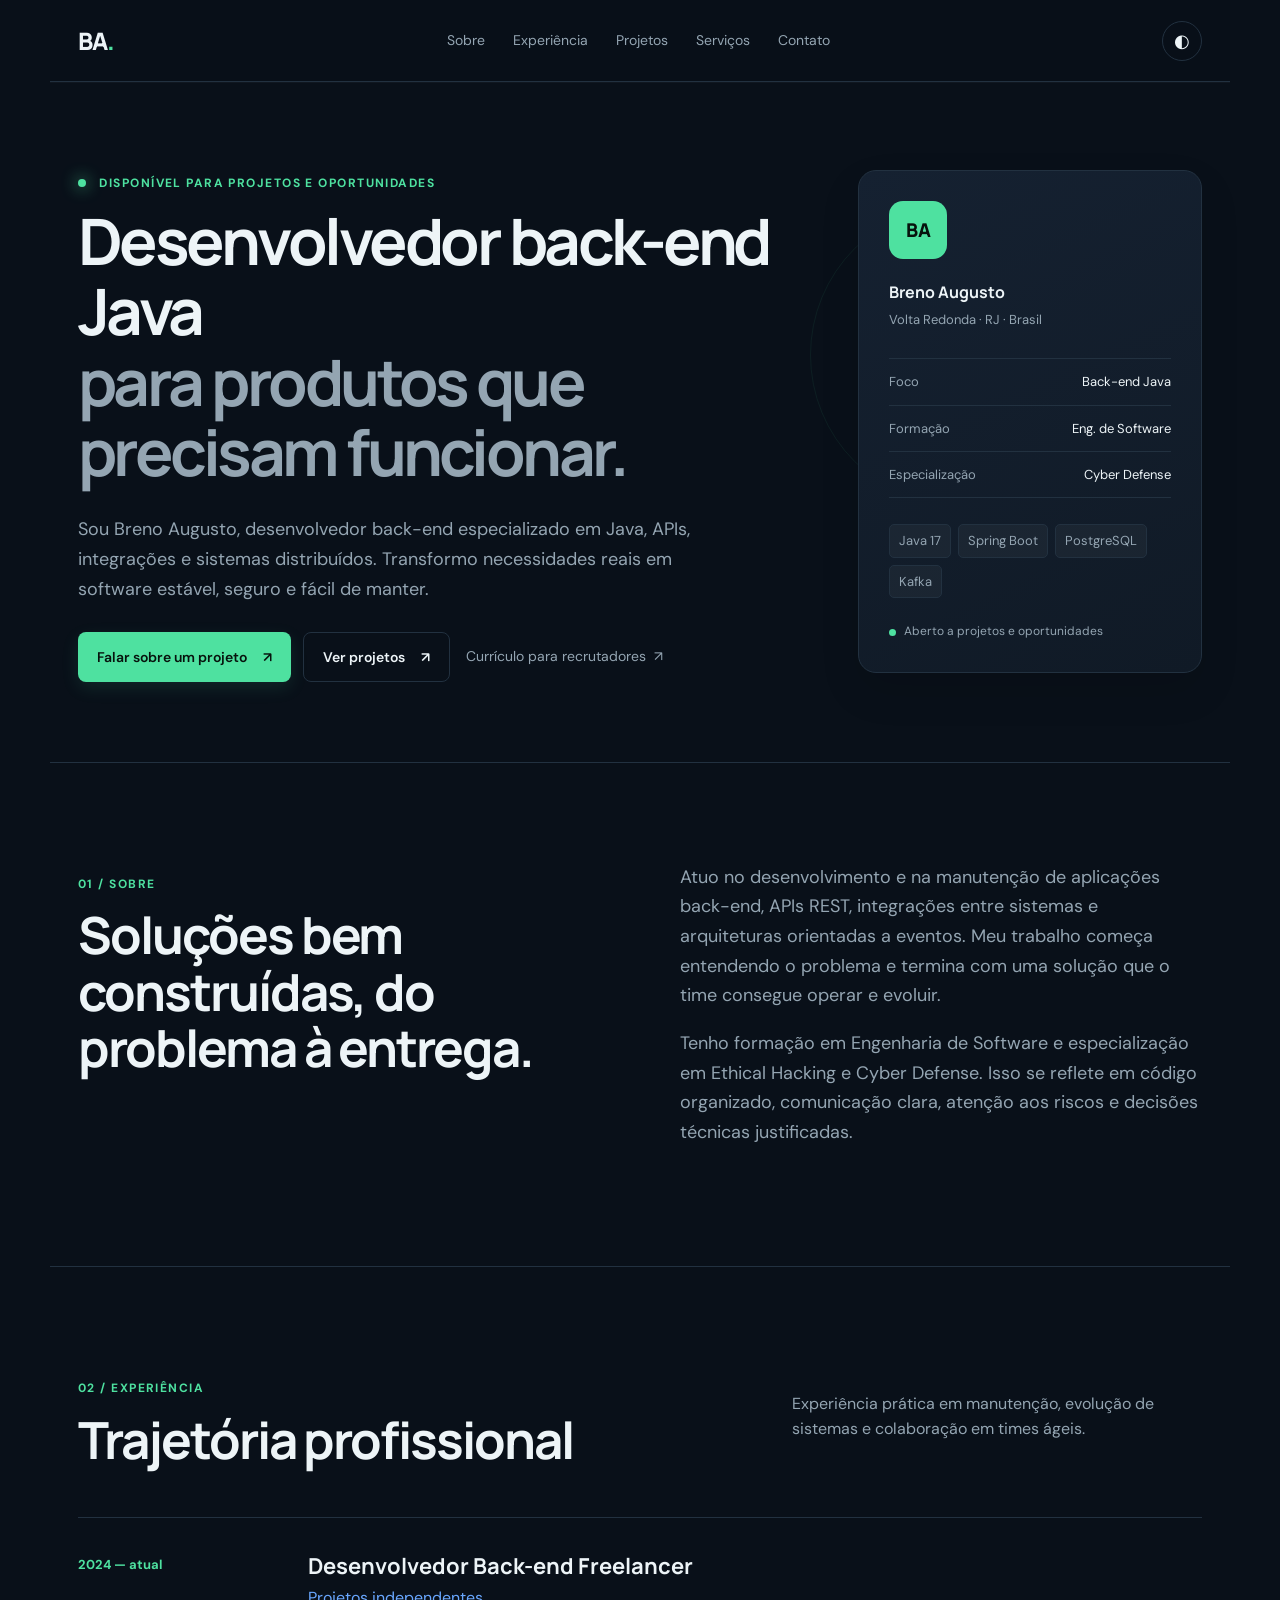
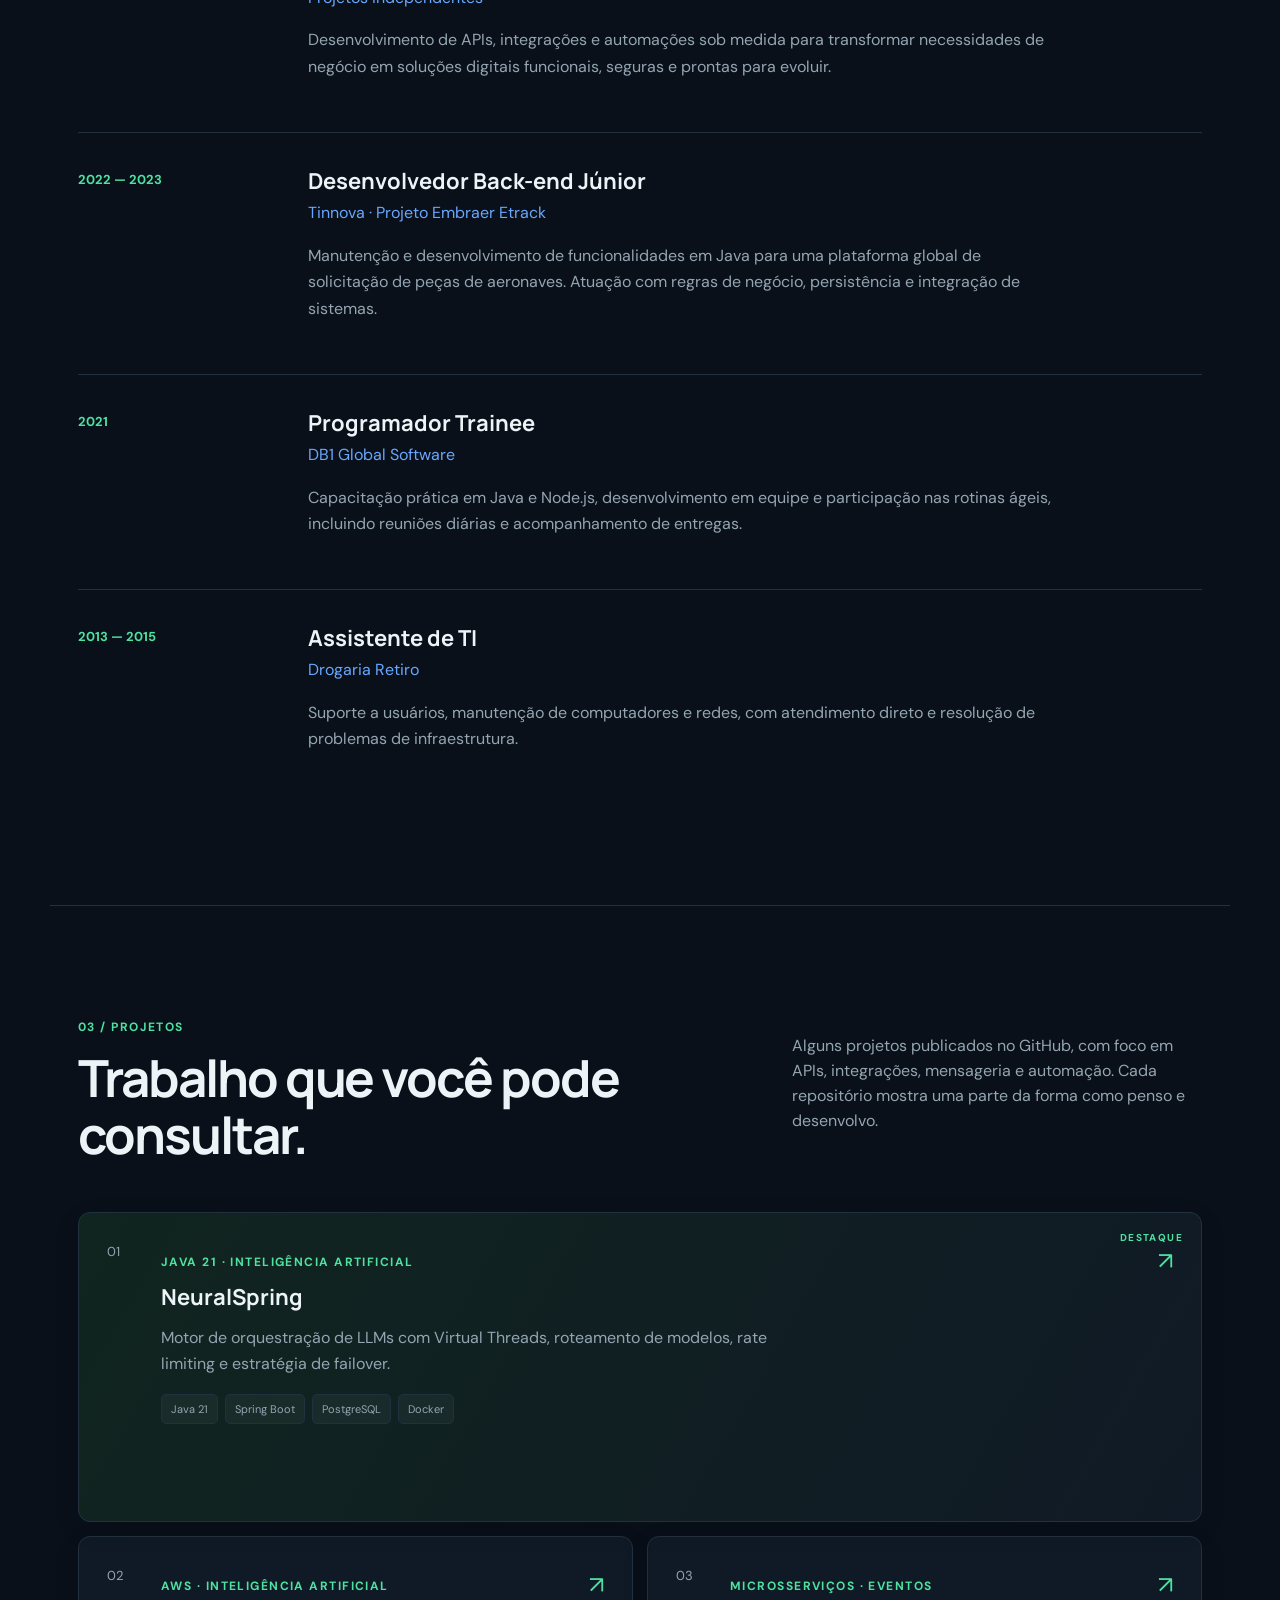
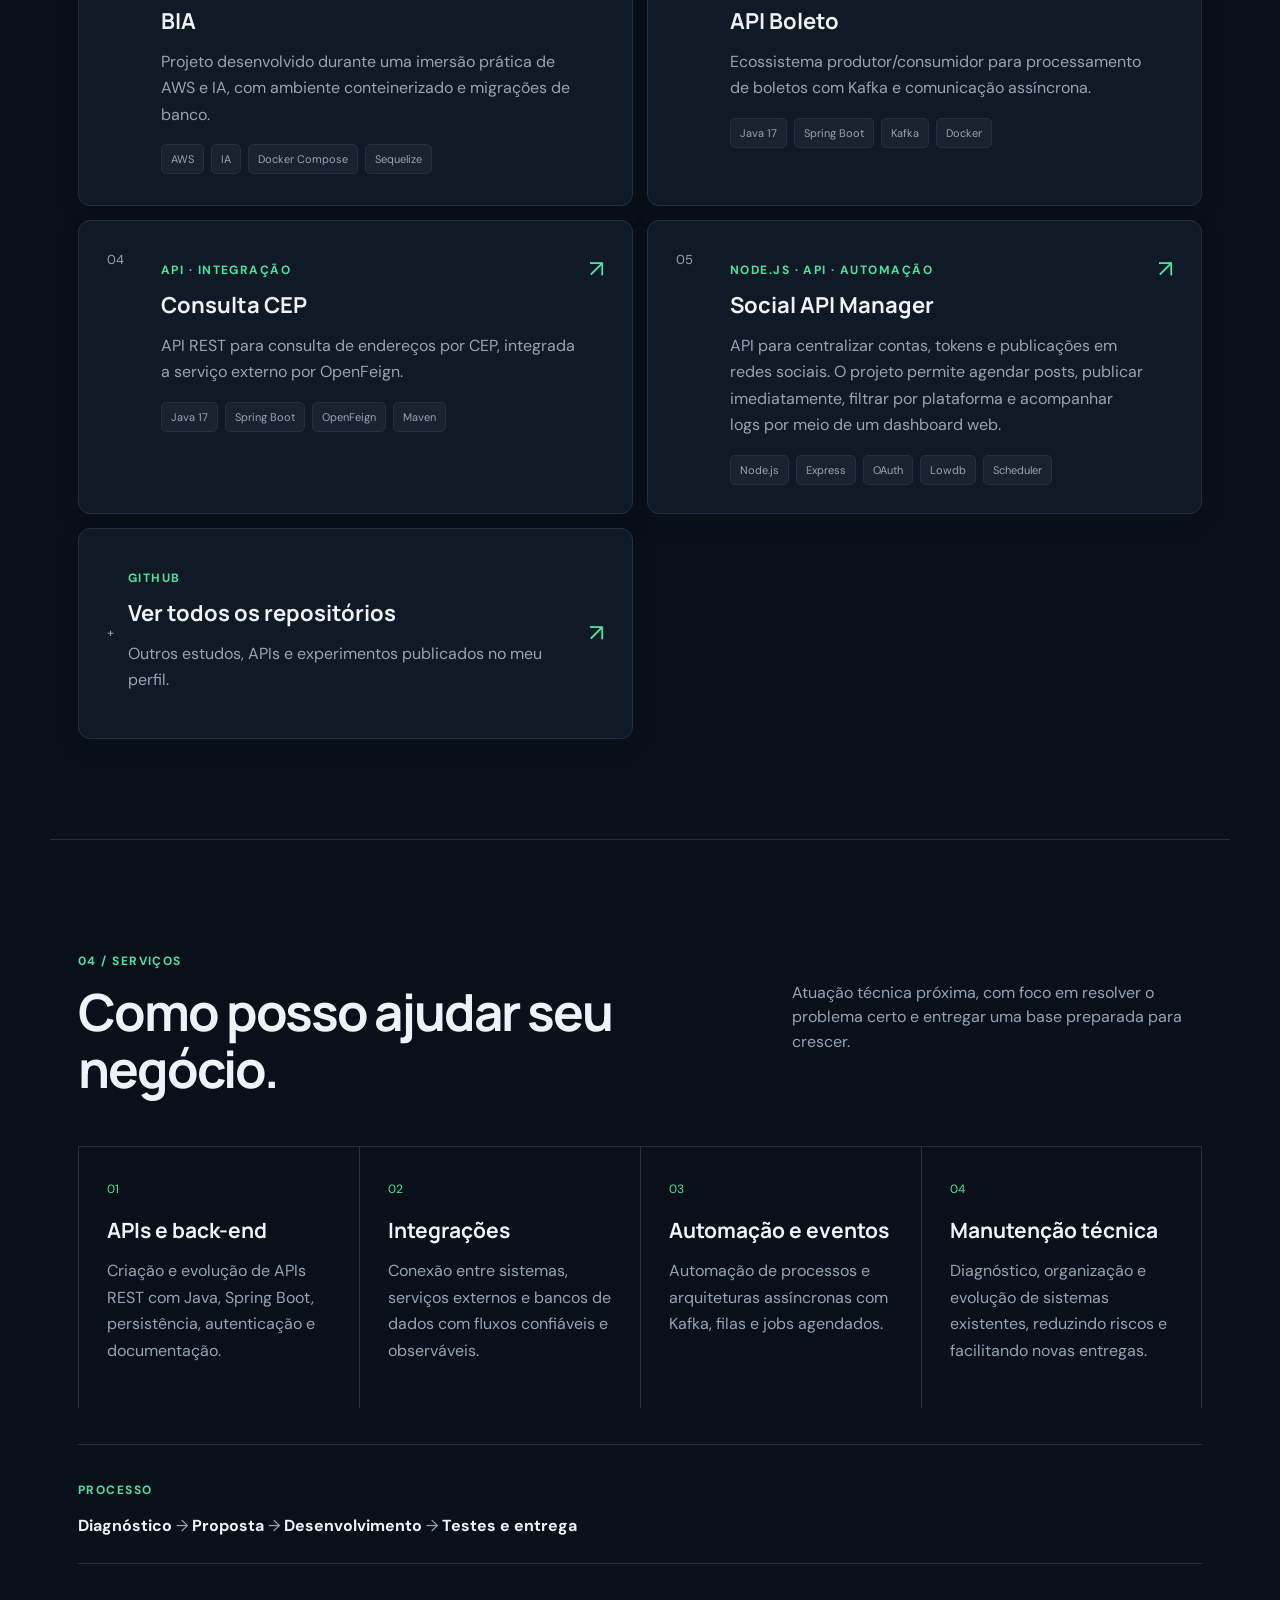
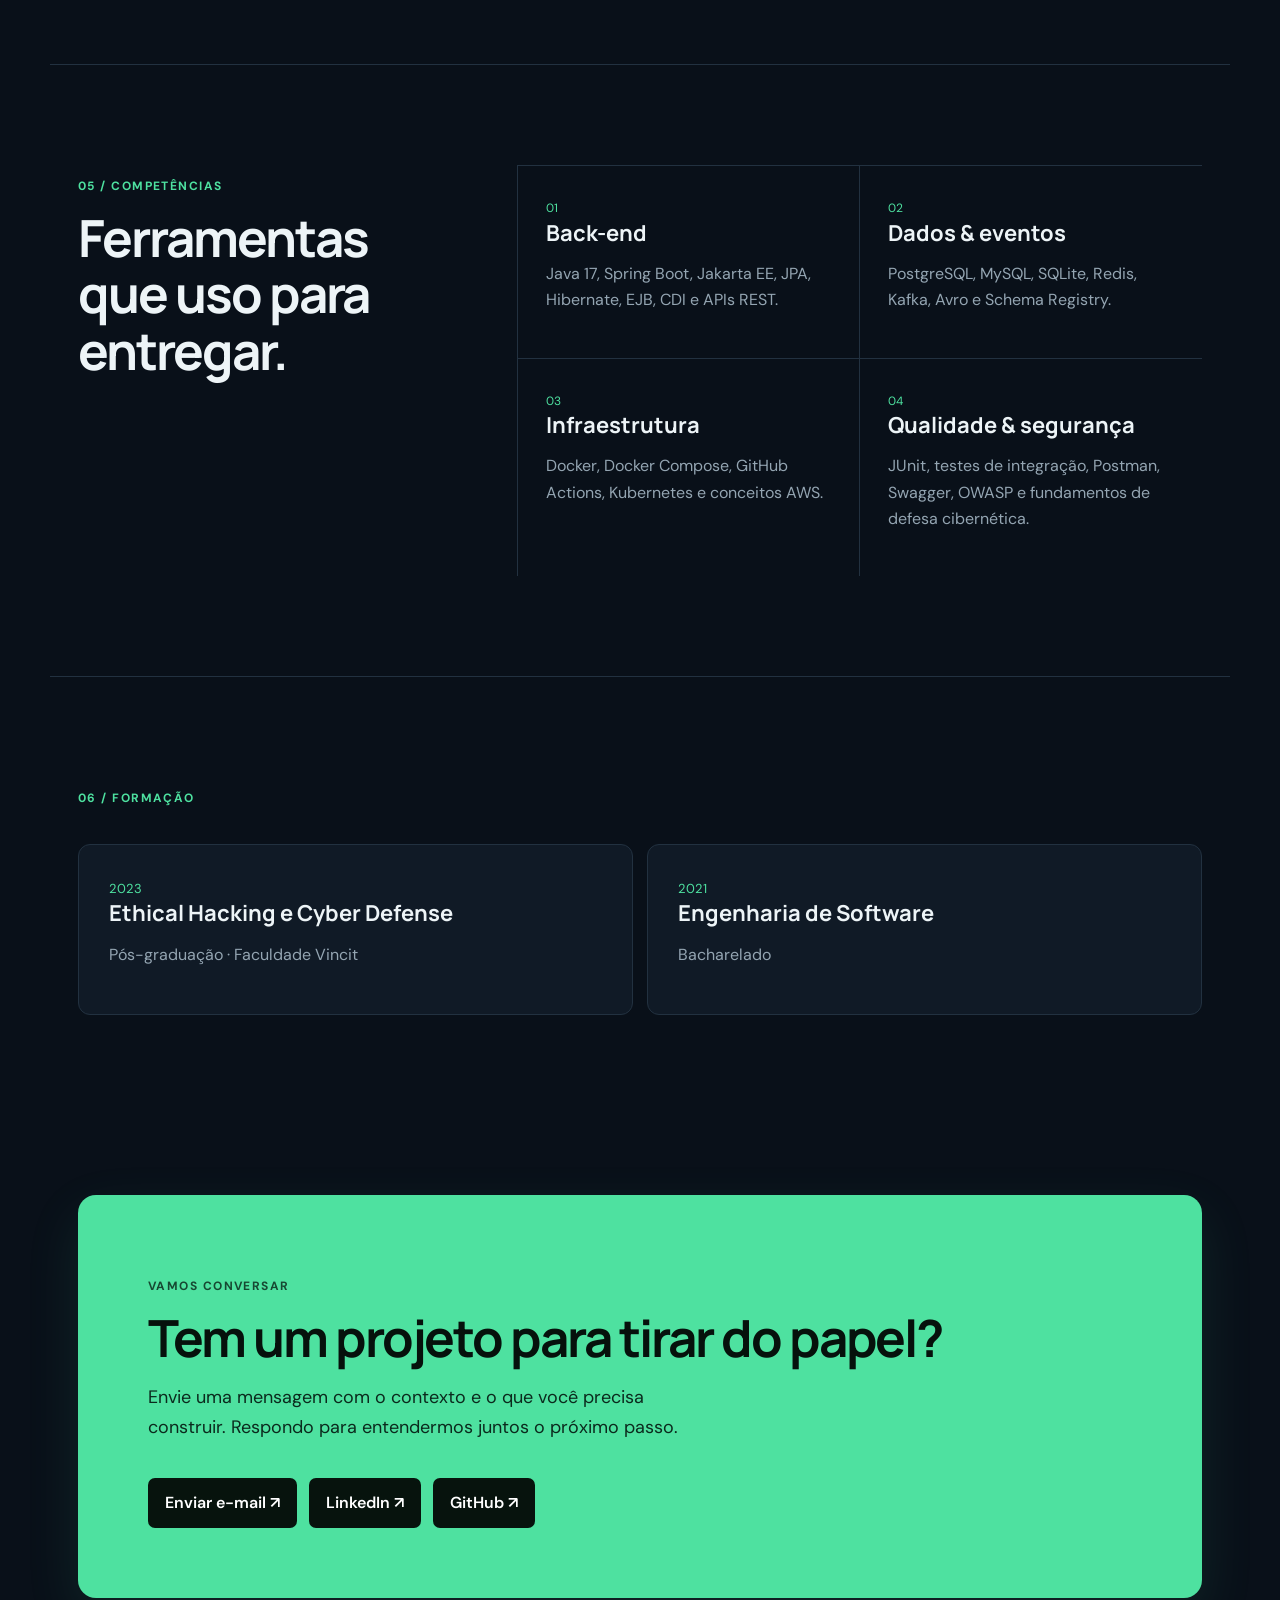
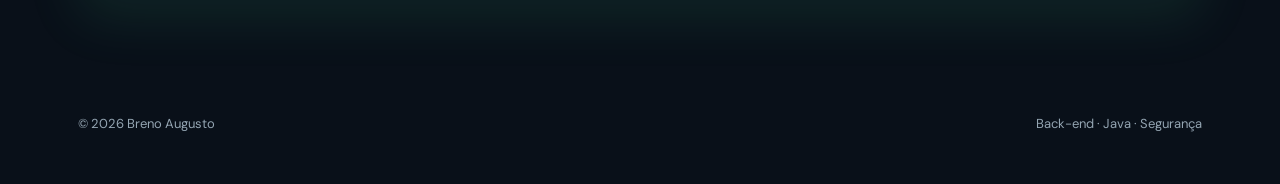
==== commit f70b2476: "Improve portfolio for recruiters and clients" ====
--- a/index.html
+++ b/index.html
@@ -8,7 +8,21 @@
   <meta property="og:title" content="Breno Augusto — Desenvolvedor Back-end">
   <meta property="og:description" content="APIs, integrações e sistemas back-end seguros, claros e prontos para crescer.">
   <meta property="og:url" content="https://portifolio-phi-beryl.vercel.app/">
+  <meta property="og:site_name" content="Breno Augusto — Desenvolvedor Back-end">
   <meta name="twitter:card" content="summary">
+  <link rel="canonical" href="https://portifolio-phi-beryl.vercel.app/">
+  <script type="application/ld+json">
+    {
+      "@context":"https://schema.org",
+      "@type":"Person",
+      "name":"Breno Augusto Alves da Silva",
+      "jobTitle":"Desenvolvedor Back-end",
+      "url":"https://portifolio-phi-beryl.vercel.app/",
+      "email":"mailto:brenoaugustoalves@gmail.com",
+      "sameAs":["https://www.linkedin.com/in/brenoaugustoalves/","https://github.com/brenoaugustoalves"],
+      "knowsAbout":["Java","Spring Boot","APIs REST","Microsserviços","Kafka","Cyber Defense"]
+    }
+  </script>
   <title>Breno Augusto — Desenvolvedor Back-end</title>
   <link rel="preconnect" href="https://fonts.googleapis.com">
   <link rel="preconnect" href="https://fonts.gstatic.com" crossorigin>
@@ -18,22 +32,23 @@
 </head>
 <body>
   <header class="topbar">
-    <a class="brand" href="#inicio" aria-label="Ir para o início">BA<span>.</span></a>
-    <nav aria-label="Navegação principal">
-      <a href="#sobre">Sobre</a><a href="#experiencia">Experiência</a><a href="#projetos">Projetos</a><a href="#contato">Contato</a>
-    </nav>
-    <button class="theme-toggle" aria-label="Alternar tema" title="Alternar tema">◐</button>
+      <a class="brand" href="#inicio" aria-label="Ir para o início">BA<span>.</span></a>
+      <nav aria-label="Navegação principal">
+      <a href="#sobre">Sobre</a><a href="#experiencia">Experiência</a><a href="#projetos">Projetos</a><a href="#servicos">Serviços</a><a href="#contato">Contato</a>
+      </nav>
+    <button class="theme-toggle" aria-label="Ativar tema claro" aria-pressed="false" title="Alternar tema">◐</button>
   </header>
 
   <main>
     <section class="hero" id="inicio">
       <div class="hero-copy">
         <p class="eyebrow"><span></span> DISPONÍVEL PARA PROJETOS E OPORTUNIDADES</p>
-        <h1>Desenvolvimento back-end<br><em>para produtos que precisam funcionar.</em></h1>
-        <p class="intro">Sou Breno Augusto, desenvolvedor back-end. Trabalho com Java, APIs e integrações para transformar necessidades reais em software estável, bem estruturado e fácil de manter.</p>
+        <h1>Desenvolvedor back-end Java<br><em>para produtos que precisam funcionar.</em></h1>
+        <p class="intro">Sou Breno Augusto, desenvolvedor back-end especializado em Java, APIs, integrações e sistemas distribuídos. Transformo necessidades reais em software estável, seguro e fácil de manter.</p>
         <div class="actions">
-          <a class="primary" href="#contato">Falar comigo <span>↗</span></a>
+          <a class="primary" href="#contato">Falar sobre um projeto <span>↗</span></a>
           <a class="secondary" href="#projetos">Ver projetos <span>↗</span></a>
+          <a class="recruiter-link" href="mailto:brenoaugustoalves@gmail.com?subject=Solicitação%20de%20currículo">Currículo para recrutadores <span>↗</span></a>
         </div>
       </div>
       <aside class="profile-card" aria-label="Resumo profissional">
@@ -76,19 +91,30 @@
       </div>
     </section>
 
+    <section class="section services" id="servicos">
+      <div class="section-head"><div><p class="section-no">04 / SERVIÇOS</p><h2>Como posso ajudar seu negócio.</h2></div><p>Atuação técnica próxima, com foco em resolver o problema certo e entregar uma base preparada para crescer.</p></div>
+      <div class="service-grid">
+        <article><span>01</span><h3>APIs e back-end</h3><p>Criação e evolução de APIs REST com Java, Spring Boot, persistência, autenticação e documentação.</p></article>
+        <article><span>02</span><h3>Integrações</h3><p>Conexão entre sistemas, serviços externos e bancos de dados com fluxos confiáveis e observáveis.</p></article>
+        <article><span>03</span><h3>Automação e eventos</h3><p>Automação de processos e arquiteturas assíncronas com Kafka, filas e jobs agendados.</p></article>
+        <article><span>04</span><h3>Manutenção técnica</h3><p>Diagnóstico, organização e evolução de sistemas existentes, reduzindo riscos e facilitando novas entregas.</p></article>
+      </div>
+      <div class="process"><p class="section-no">PROCESSO</p><p><strong>Diagnóstico</strong> → <strong>Proposta</strong> → <strong>Desenvolvimento</strong> → <strong>Testes e entrega</strong></p></div>
+    </section>
+
     <section class="section knowledge">
-      <div><p class="section-no">04 / COMPETÊNCIAS</p><h2>Ferramentas que uso para entregar.</h2></div>
+      <div><p class="section-no">05 / COMPETÊNCIAS</p><h2>Ferramentas que uso para entregar.</h2></div>
       <div class="skill-grid"><article><span>01</span><h3>Back-end</h3><p>Java 17, Spring Boot, Jakarta EE, JPA, Hibernate, EJB, CDI e APIs REST.</p></article><article><span>02</span><h3>Dados & eventos</h3><p>PostgreSQL, MySQL, SQLite, Redis, Kafka, Avro e Schema Registry.</p></article><article><span>03</span><h3>Infraestrutura</h3><p>Docker, Docker Compose, GitHub Actions, Kubernetes e conceitos AWS.</p></article><article><span>04</span><h3>Qualidade & segurança</h3><p>JUnit, testes de integração, Postman, Swagger, OWASP e fundamentos de defesa cibernética.</p></article></div>
     </section>
 
     <section class="section education">
-      <p class="section-no">05 / FORMAÇÃO</p>
+      <p class="section-no">06 / FORMAÇÃO</p>
       <div class="degree"><div><span>2023</span><h3>Ethical Hacking e Cyber Defense</h3><p>Pós-graduação · Faculdade Vincit</p></div><div><span>2021</span><h3>Engenharia de Software</h3><p>Bacharelado</p></div></div>
     </section>
 
     <section class="contact" id="contato">
       <p class="section-no">VAMOS CONVERSAR</p><h2>Tem um projeto para tirar do papel?</h2><p>Envie uma mensagem com o contexto e o que você precisa construir. Respondo para entendermos juntos o próximo passo.</p>
-      <div class="contact-links"><a href="mailto:brenoaugustoalves@gmail.com">Enviar e-mail <span>↗</span></a><a href="https://www.linkedin.com/in/brenoaugustoalves/" target="_blank" rel="noreferrer">LinkedIn <span>↗</span></a><a href="https://github.com/brenoaugustoalves" target="_blank" rel="noreferrer">GitHub <span>↗</span></a></div>
+      <div class="contact-links"><a href="mailto:brenoaugustoalves@gmail.com?subject=Vamos%20conversar">Enviar e-mail <span>↗</span></a><a href="https://www.linkedin.com/in/brenoaugustoalves/" target="_blank" rel="noreferrer">LinkedIn <span>↗</span></a><a href="https://github.com/brenoaugustoalves" target="_blank" rel="noreferrer">GitHub <span>↗</span></a></div>
     </section>
   </main>
   <footer><span>© <span id="year"></span> Breno Augusto</span><span>Back-end · Java · Segurança</span></footer>
--- a/styles.css
+++ b/styles.css
@@ -9,9 +9,11 @@
 .hero{position:relative;isolation:isolate}.hero::before{content:"";position:absolute;z-index:-1;width:300px;height:300px;right:10%;top:18%;border:1px solid #4ee1a012;border-radius:50%;pointer-events:none}.hero-copy{max-width:720px}.hero h1{max-width:800px;font-size:clamp(42px,5vw,66px)}.intro{max-width:650px}.primary{box-shadow:0 6px 18px #4ee1a01c;transition:transform .2s ease,box-shadow .2s ease}.primary:hover{transform:translateY(-2px);box-shadow:0 9px 22px #4ee1a02b}.secondary{transition:border-color .2s ease,background .2s ease,transform .2s ease}.secondary:hover{background:#ffffff08;border-color:#4ee1a077;transform:translateY(-2px)}
 .profile-card{box-shadow:0 18px 40px #0000001c;transition:transform .25s ease,border-color .25s ease}.profile-card:hover{transform:translateY(-3px);border-color:#4ee1a055}.availability{display:flex;align-items:center;gap:8px;margin:24px 0 0;color:var(--muted);font-size:12px}.availability span{width:7px;height:7px;border-radius:50%;background:var(--accent)}
 .section-head{align-items:center}.section-head>p{line-height:1.55}.project{box-shadow:0 8px 30px #00000012}.project.featured{position:relative;overflow:hidden}.project.featured::after{content:"DESTAQUE";position:absolute;right:18px;top:17px;color:var(--accent);font-size:10px;font-weight:700;letter-spacing:.14em}.project h3{transition:color .2s ease}.project:hover h3{color:var(--accent)}.all-projects{display:flex;align-items:center;min-height:180px}.all-projects>div{align-self:center}
-.contact{box-shadow:0 20px 55px #4ee1a01a}.contact>p:not(.section-no){max-width:560px;margin:18px 0 0;font-size:18px;color:#0b2a1d}.contact-links{flex-wrap:wrap}
+.contact{box-shadow:0 20px 55px #4ee1a01a}.contact>p:not(.section-no){max-width:560px;margin:18px 0 0;font-size:18px;color:#0b2a1d}.contact-links{flex-wrap:wrap}.recruiter-link{display:inline-flex;align-items:center;gap:8px;padding:13px 4px;color:var(--muted);font-size:14px;text-decoration:none}.recruiter-link:hover{color:var(--accent)}
+.service-grid{display:grid;grid-template-columns:repeat(4,1fr);border-top:1px solid var(--line)}.service-grid article{padding:28px;border-left:1px solid var(--line)}.service-grid article:last-child{border-right:1px solid var(--line)}.service-grid span{color:var(--accent);font-size:12px}.service-grid h3{font-size:21px;margin-top:18px}.service-grid p{color:var(--muted)}.process{margin-top:36px;padding:24px 0;border-top:1px solid var(--line);border-bottom:1px solid var(--line)}.process p:last-child{margin:8px 0 0;color:var(--muted)}.process strong{color:var(--text)}
 :focus-visible{outline:3px solid var(--accent2);outline-offset:4px;border-radius:4px}
-@media(max-width:800px){.hero::before{right:-180px;top:12%}.project.featured::after{right:14px;top:14px}.section-head{align-items:start}.contact h2 br{display:none}}
+@media(max-width:800px){.hero::before{right:-180px;top:12%}.project.featured::after{right:14px;top:14px}.section-head{align-items:start}.service-grid{grid-template-columns:1fr 1fr}.service-grid article:nth-child(2n){border-right:1px solid var(--line)}.contact h2 br{display:none}}
+@media(max-width:520px){.service-grid{grid-template-columns:1fr}.service-grid article{border-right:1px solid var(--line)}}
 /* Correções para manter todos os componentes legíveis no tema claro */
 body.light .topbar{background:#ffffffe6;box-shadow:0 1px 0 #10202b14}
 body.light .project.featured{background:linear-gradient(120deg,#e4f5ee,var(--surface))}
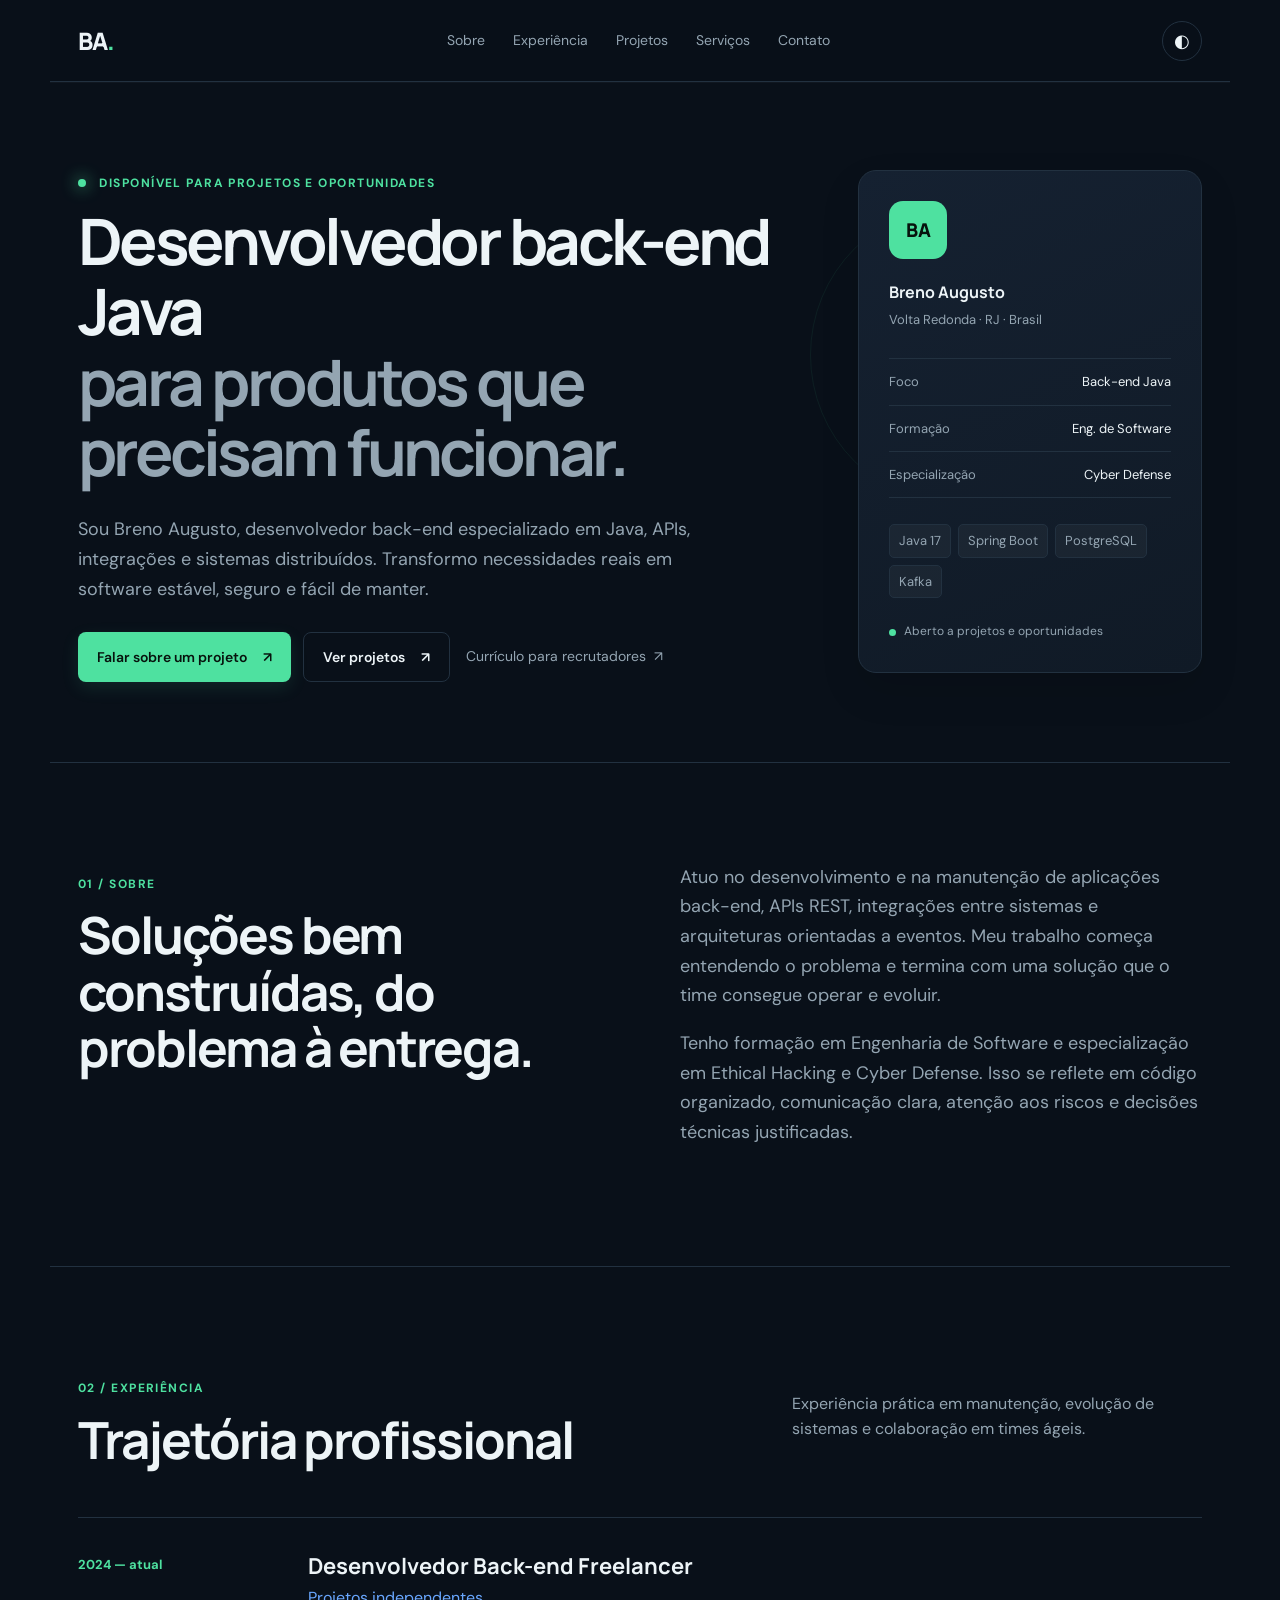
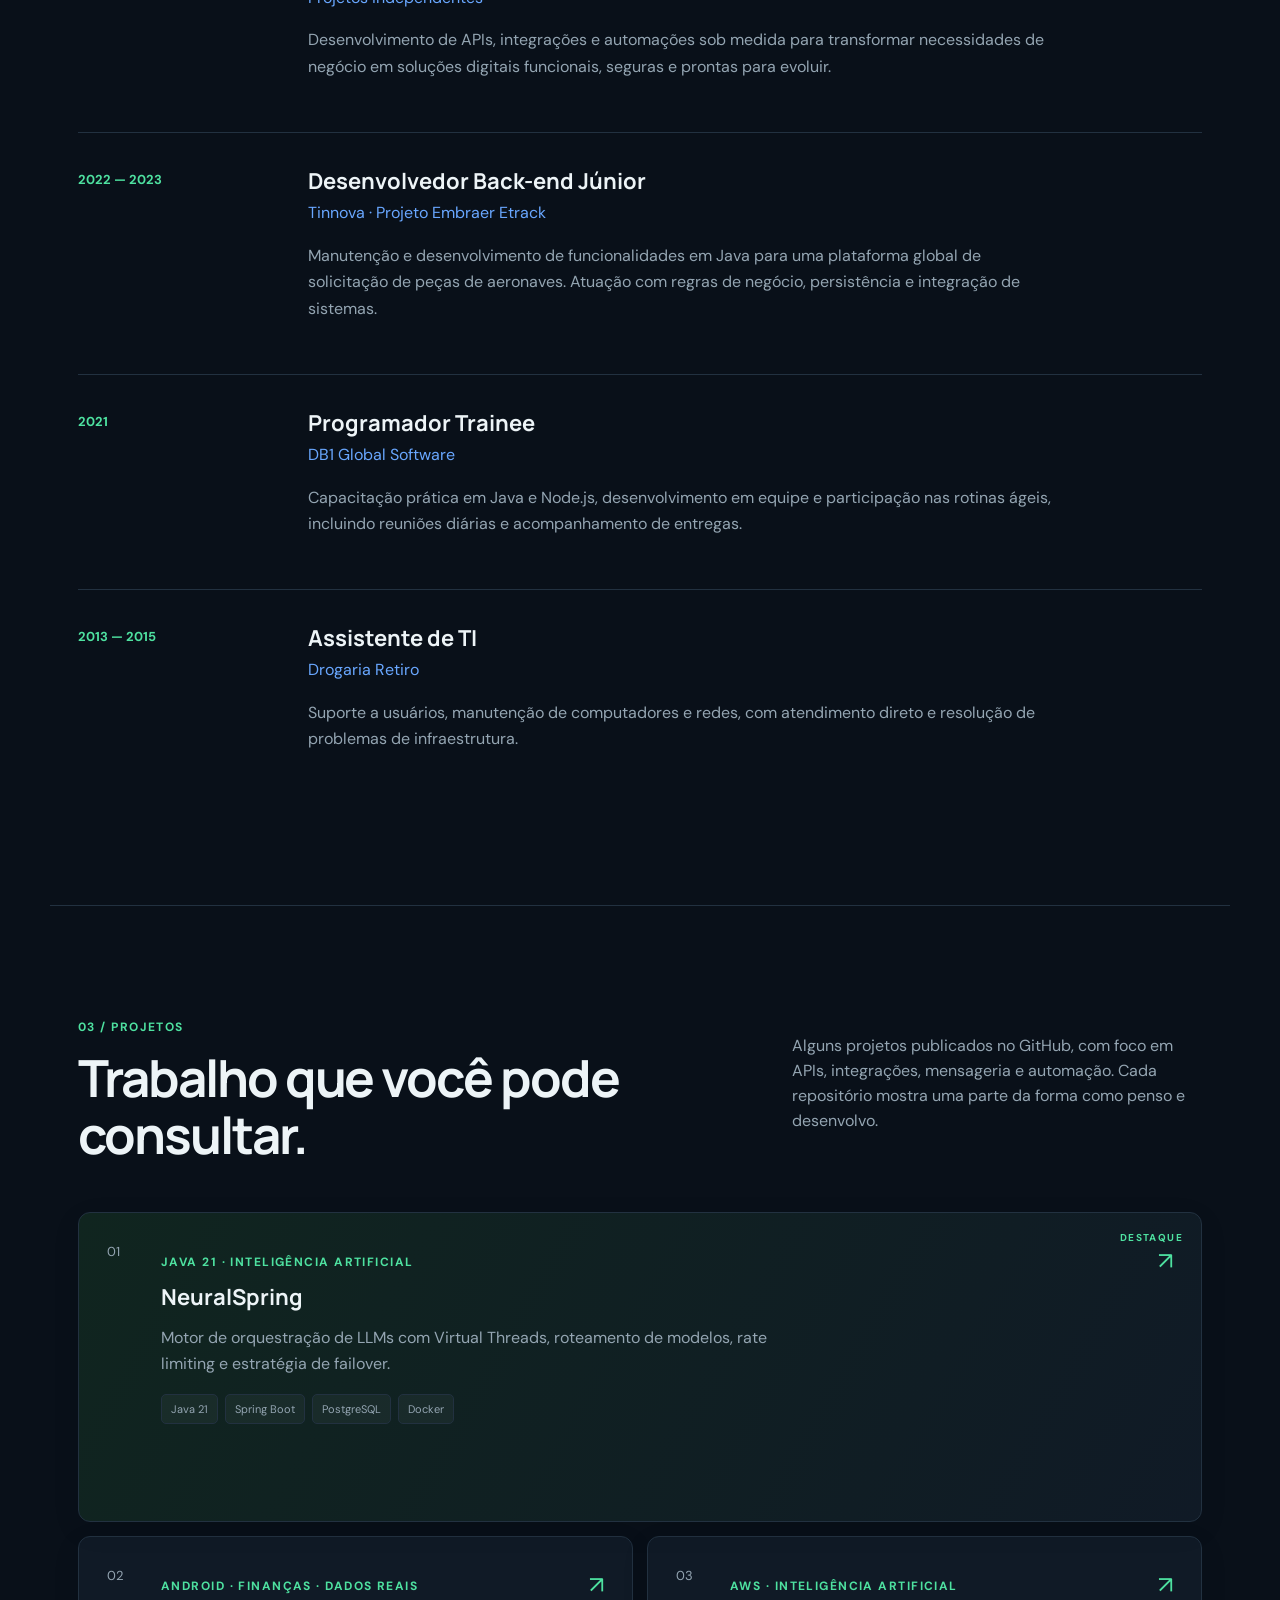
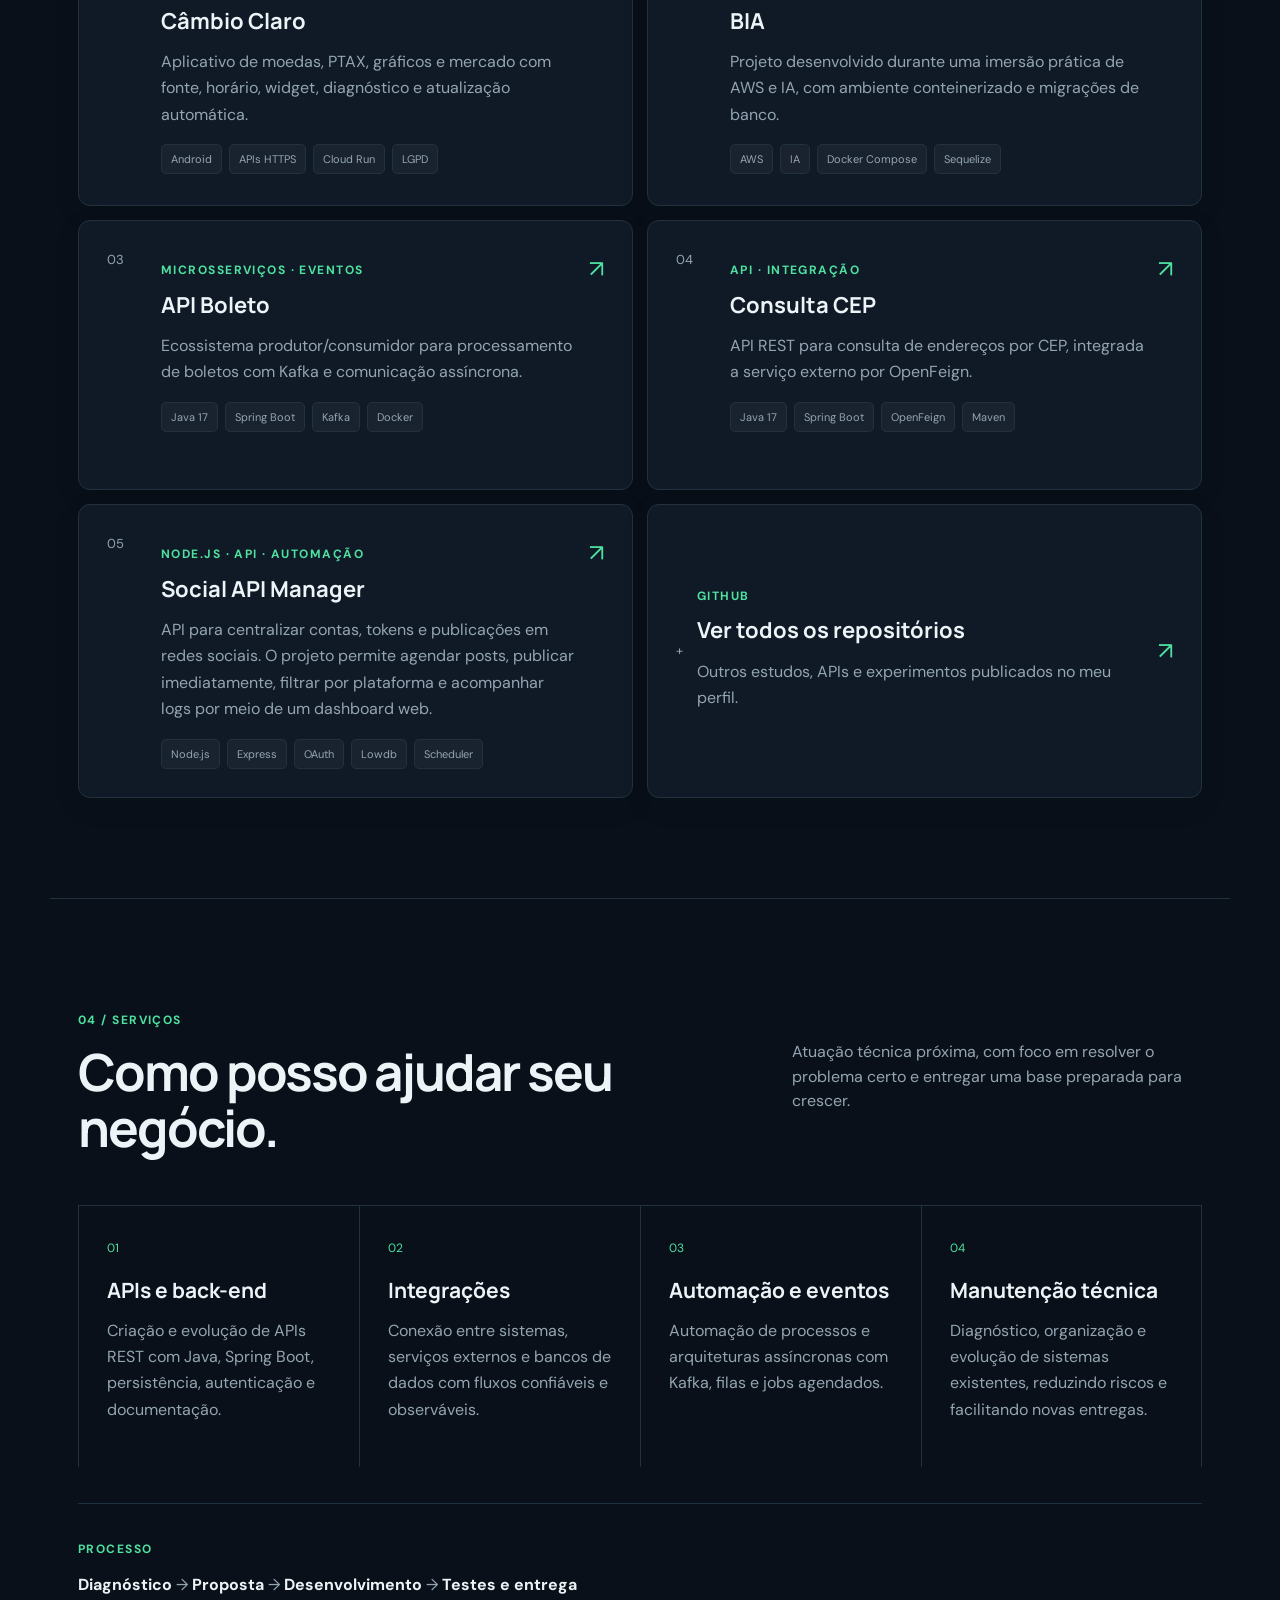
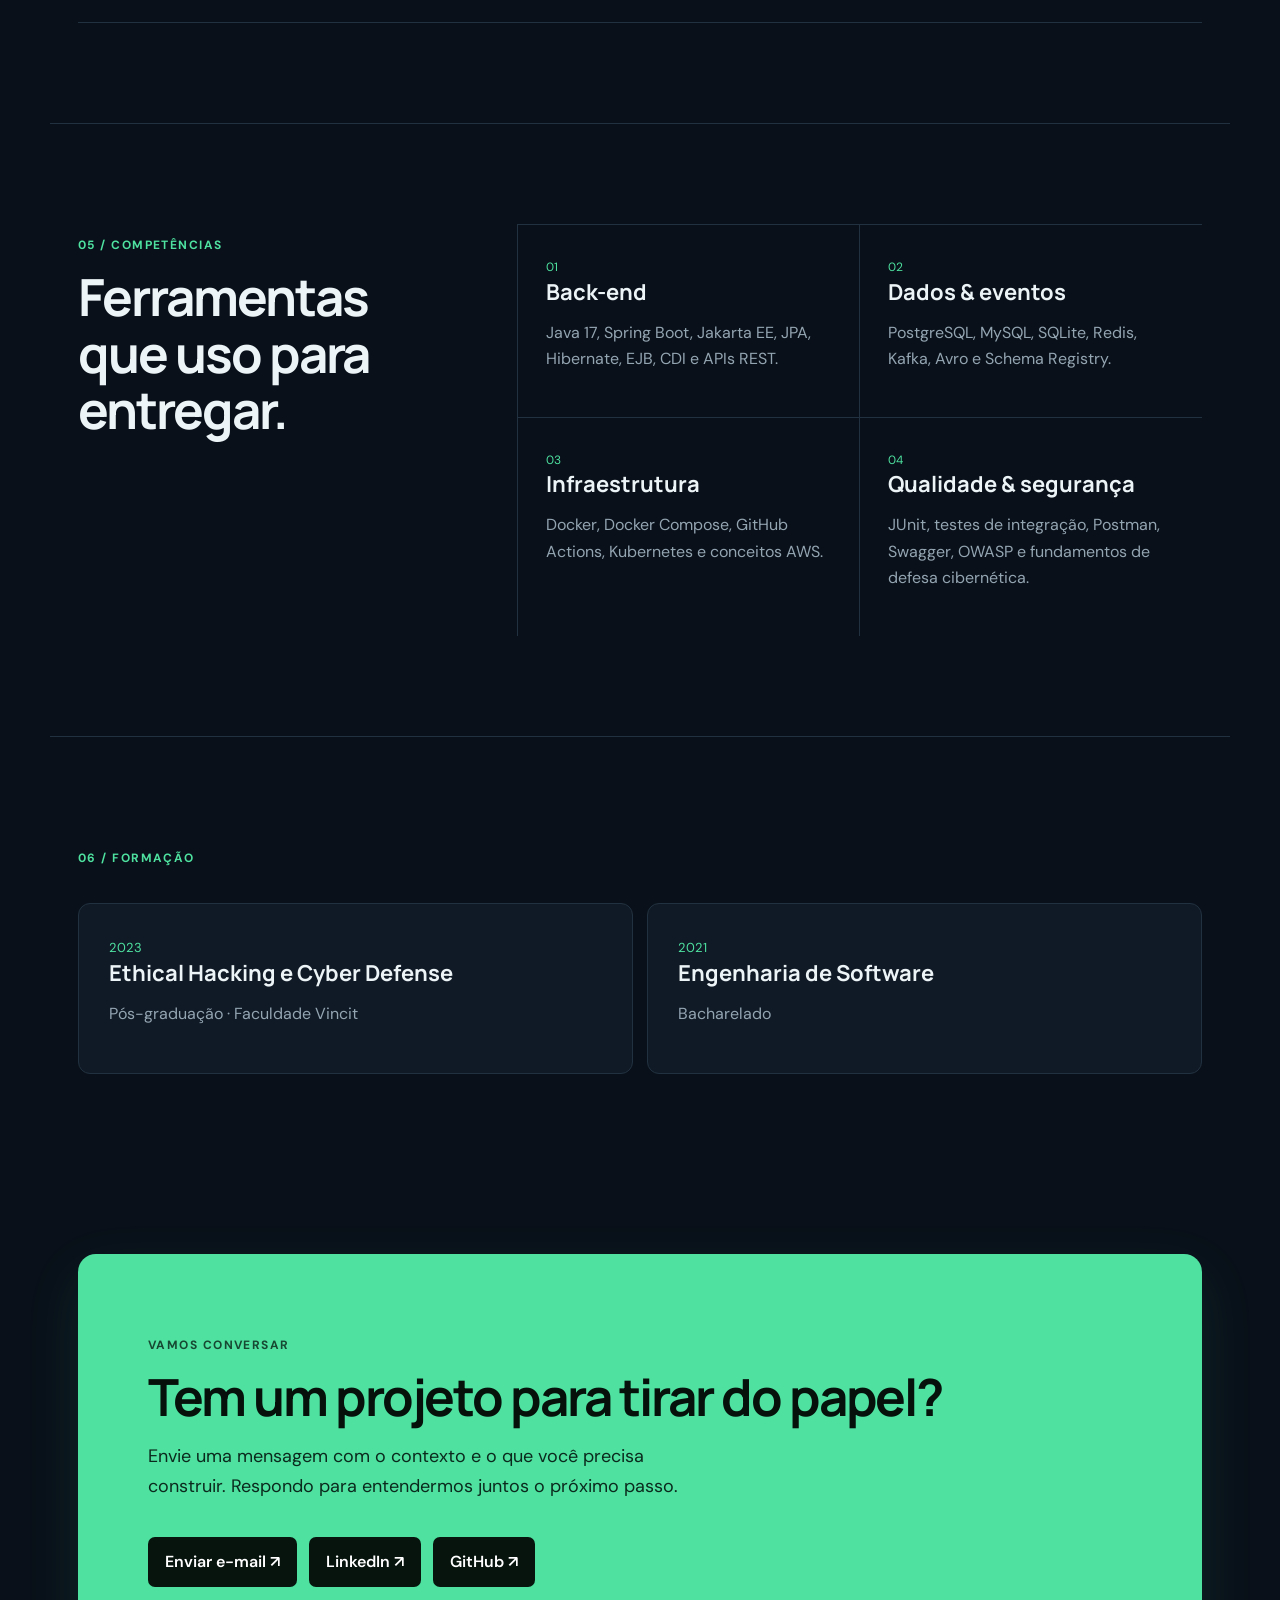
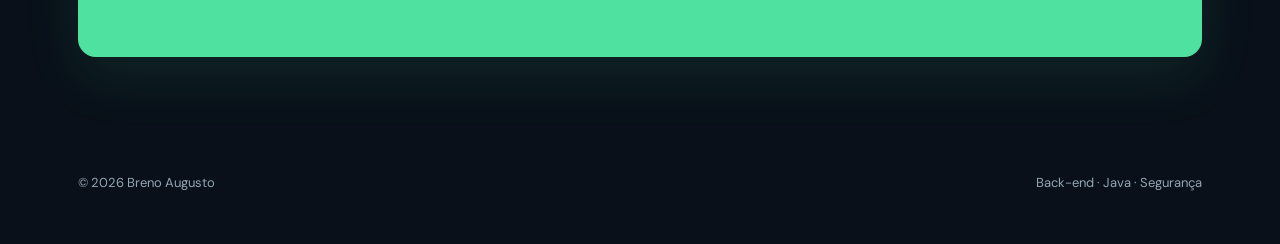
==== commit a1651bcd: "Add Cambio Claro product landing page" ====
--- a/index.html
+++ b/index.html
@@ -7,17 +7,17 @@
   <meta property="og:type" content="website">
   <meta property="og:title" content="Breno Augusto — Desenvolvedor Back-end">
   <meta property="og:description" content="APIs, integrações e sistemas back-end seguros, claros e prontos para crescer.">
-  <meta property="og:url" content="https://portifolio-phi-beryl.vercel.app/">
+  <meta property="og:url" content="https://brenoaugusto.vercel.app/">
   <meta property="og:site_name" content="Breno Augusto — Desenvolvedor Back-end">
   <meta name="twitter:card" content="summary">
-  <link rel="canonical" href="https://portifolio-phi-beryl.vercel.app/">
+  <link rel="canonical" href="https://brenoaugusto.vercel.app/">
   <script type="application/ld+json">
     {
       "@context":"https://schema.org",
       "@type":"Person",
       "name":"Breno Augusto Alves da Silva",
       "jobTitle":"Desenvolvedor Back-end",
-      "url":"https://portifolio-phi-beryl.vercel.app/",
+      "url":"https://brenoaugusto.vercel.app/",
       "email":"mailto:brenoaugustoalves@gmail.com",
       "sameAs":["https://www.linkedin.com/in/brenoaugustoalves/","https://github.com/brenoaugustoalves"],
       "knowsAbout":["Java","Spring Boot","APIs REST","Microsserviços","Kafka","Cyber Defense"]
@@ -83,7 +83,8 @@
       <div class="section-head"><div><p class="section-no">03 / PROJETOS</p><h2>Trabalho que você pode consultar.</h2></div><p>Alguns projetos publicados no GitHub, com foco em APIs, integrações, mensageria e automação. Cada repositório mostra uma parte da forma como penso e desenvolvo.</p></div>
       <div class="projects">
         <a class="project featured" href="https://github.com/brenoaugustoalves/neuralSpring" target="_blank" rel="noreferrer"><span class="project-index">01</span><div><p class="label">JAVA 21 · INTELIGÊNCIA ARTIFICIAL</p><h3>NeuralSpring</h3><p>Motor de orquestração de LLMs com Virtual Threads, roteamento de modelos, rate limiting e estratégia de failover.</p><div class="chips"><span>Java 21</span><span>Spring Boot</span><span>PostgreSQL</span><span>Docker</span></div></div><span class="arrow">↗</span></a>
-        <a class="project" href="https://github.com/brenoaugustoalves/bia" target="_blank" rel="noreferrer"><span class="project-index">02</span><div><p class="label">AWS · INTELIGÊNCIA ARTIFICIAL</p><h3>BIA</h3><p>Projeto desenvolvido durante uma imersão prática de AWS e IA, com ambiente conteinerizado e migrações de banco.</p><div class="chips"><span>AWS</span><span>IA</span><span>Docker Compose</span><span>Sequelize</span></div></div><span class="arrow">↗</span></a>
+        <a class="project" href="cambio-claro.html"><span class="project-index">02</span><div><p class="label">ANDROID · FINANÇAS · DADOS REAIS</p><h3>Câmbio Claro</h3><p>Aplicativo de moedas, PTAX, gráficos e mercado com fonte, horário, widget, diagnóstico e atualização automática.</p><div class="chips"><span>Android</span><span>APIs HTTPS</span><span>Cloud Run</span><span>LGPD</span></div></div><span class="arrow">↗</span></a>
+        <a class="project" href="https://github.com/brenoaugustoalves/bia" target="_blank" rel="noreferrer"><span class="project-index">03</span><div><p class="label">AWS · INTELIGÊNCIA ARTIFICIAL</p><h3>BIA</h3><p>Projeto desenvolvido durante uma imersão prática de AWS e IA, com ambiente conteinerizado e migrações de banco.</p><div class="chips"><span>AWS</span><span>IA</span><span>Docker Compose</span><span>Sequelize</span></div></div><span class="arrow">↗</span></a>
         <a class="project" href="https://github.com/brenoaugustoalves/api-boleto" target="_blank" rel="noreferrer"><span class="project-index">03</span><div><p class="label">MICROSSERVIÇOS · EVENTOS</p><h3>API Boleto</h3><p>Ecossistema produtor/consumidor para processamento de boletos com Kafka e comunicação assíncrona.</p><div class="chips"><span>Java 17</span><span>Spring Boot</span><span>Kafka</span><span>Docker</span></div></div><span class="arrow">↗</span></a>
         <a class="project" href="https://github.com/brenoaugustoalves/Consulta-Cep" target="_blank" rel="noreferrer"><span class="project-index">04</span><div><p class="label">API · INTEGRAÇÃO</p><h3>Consulta CEP</h3><p>API REST para consulta de endereços por CEP, integrada a serviço externo por OpenFeign.</p><div class="chips"><span>Java 17</span><span>Spring Boot</span><span>OpenFeign</span><span>Maven</span></div></div><span class="arrow">↗</span></a>
         <a class="project" href="https://github.com/brenoaugustoalves/social-api-manager" target="_blank" rel="noreferrer"><span class="project-index">05</span><div><p class="label">NODE.JS · API · AUTOMAÇÃO</p><h3>Social API Manager</h3><p>API para centralizar contas, tokens e publicações em redes sociais. O projeto permite agendar posts, publicar imediatamente, filtrar por plataforma e acompanhar logs por meio de um dashboard web.</p><div class="chips"><span>Node.js</span><span>Express</span><span>OAuth</span><span>Lowdb</span><span>Scheduler</span></div></div><span class="arrow">↗</span></a>
